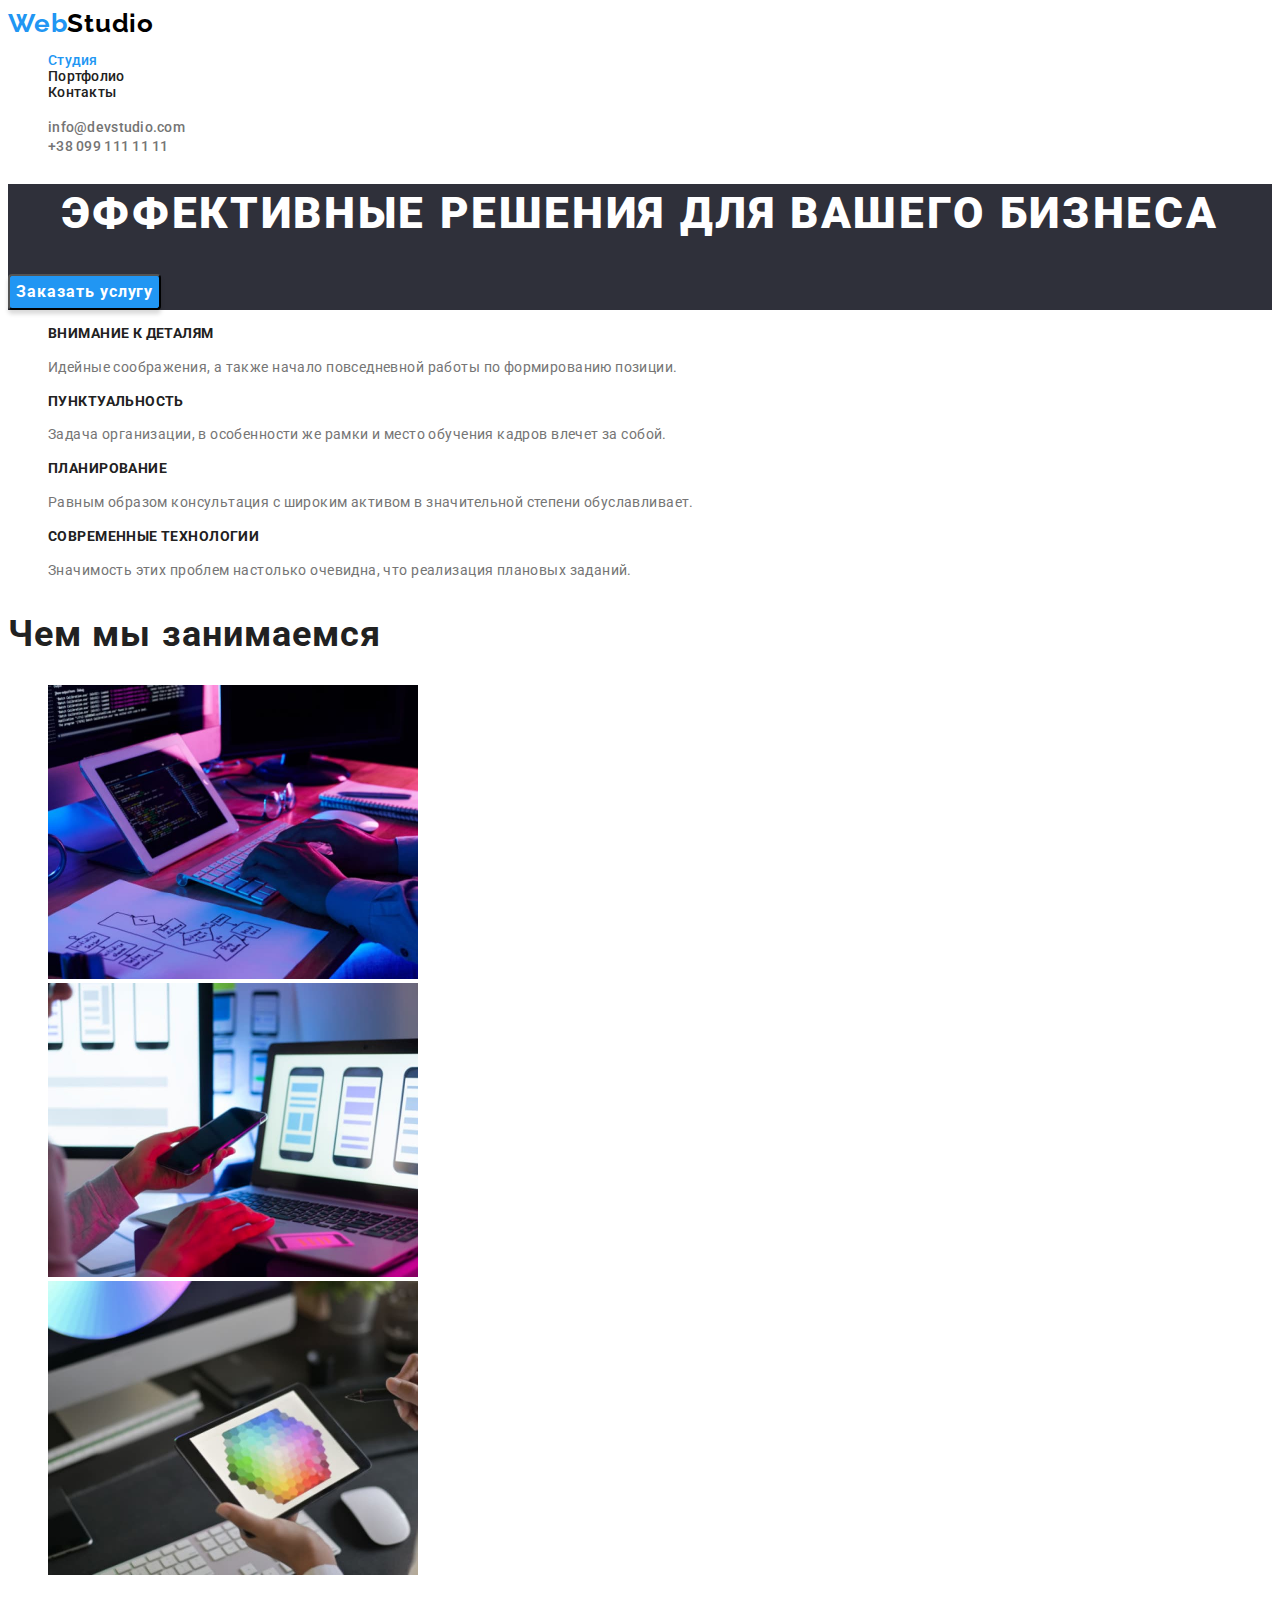
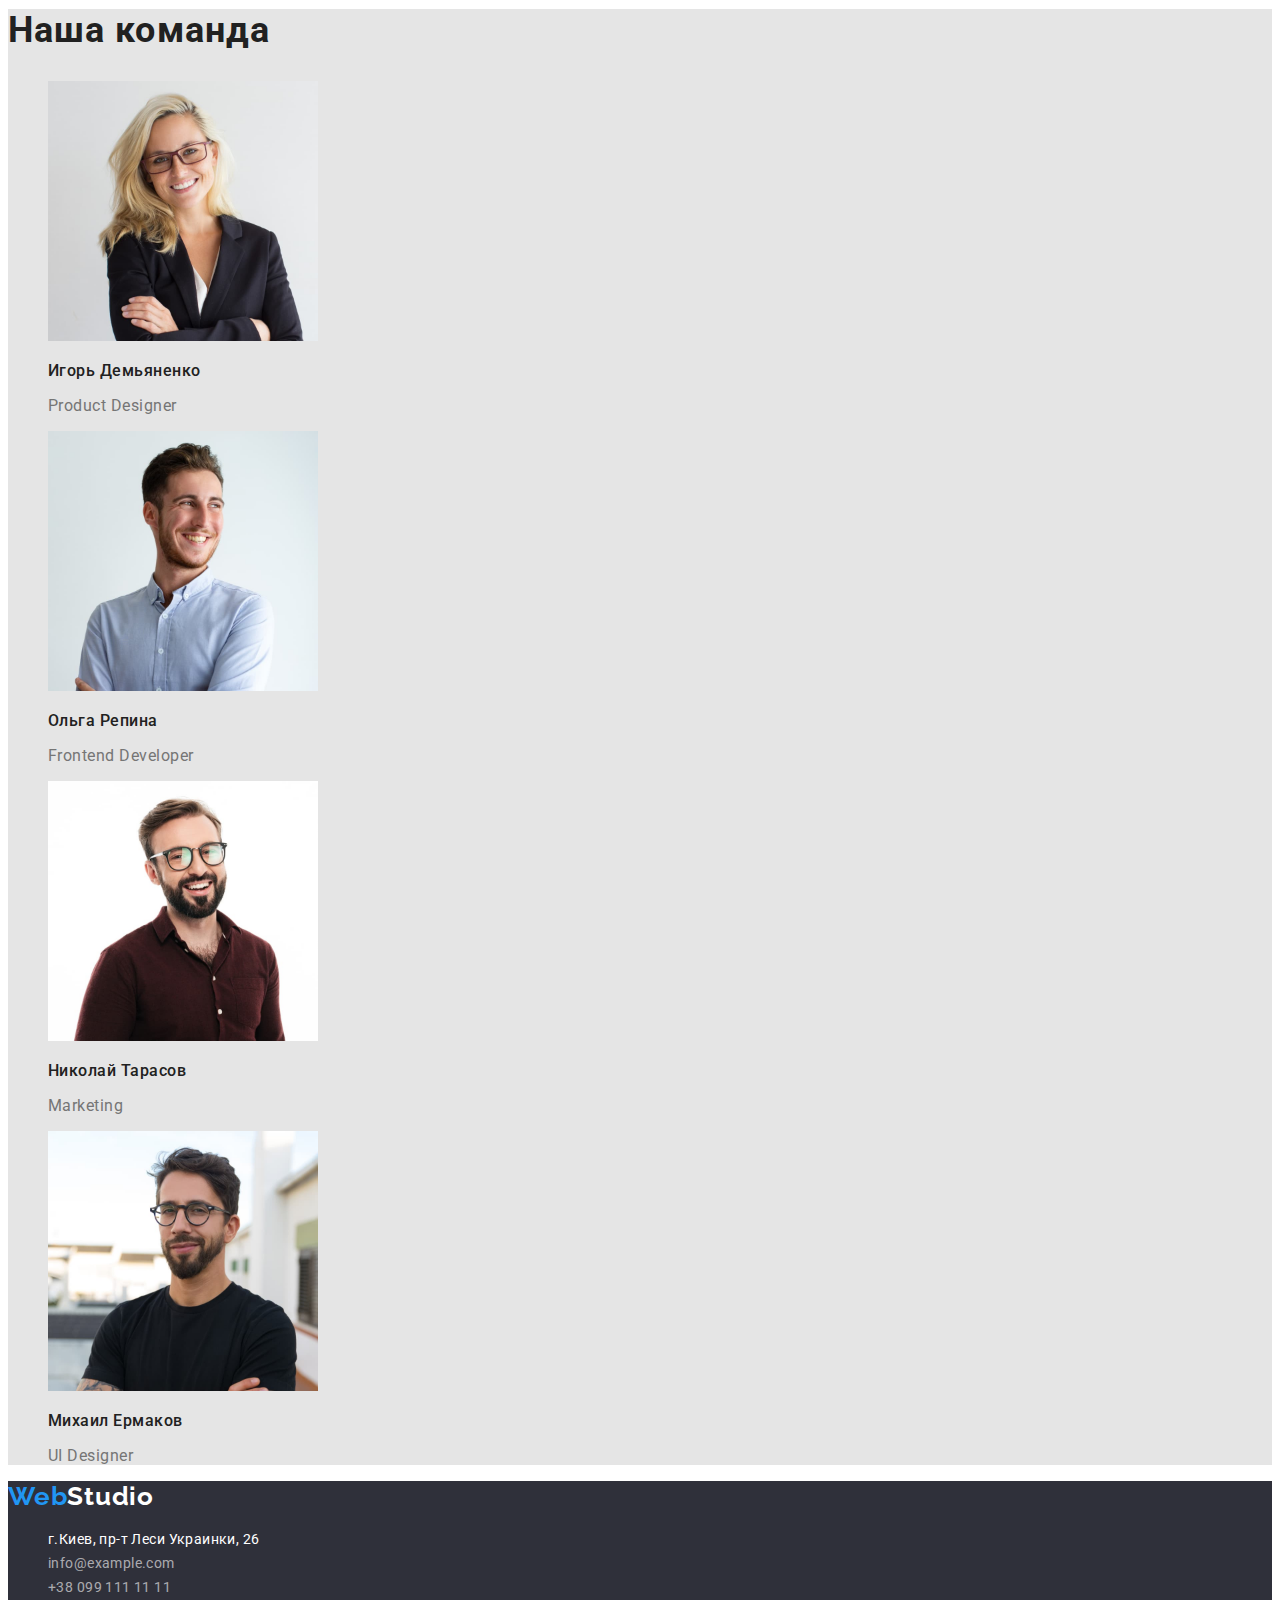
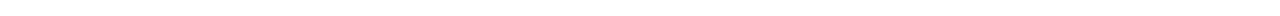
==== index.html @ f0485152 "Logo color fixed" ====
<!DOCTYPE html>
<html lang="ru">

<head>
  <meta charset="UTF-8" />
  <meta http-equiv="X-UA-Compatible" content="IE=edge" />
  <meta name="viewport" content="width=device-width, initial-scale=1.0" />
  <link rel="preconnect" href="https://fonts.googleapis.com">
  <link rel="preconnect" href="https://fonts.gstatic.com" crossorigin>
  <link href="https://fonts.googleapis.com/css2?family=Raleway:wght@700&family=Roboto:wght@400;500;700;900&display=swap"
    rel="stylesheet">
  <link rel="stylesheet" href="./css/styles.css">
  <title>WebStudio</title>
</head>

<body>
  <!-- Header -->
  <header class="header">
    <a href="./index.html" class="header-logo link"><span>Web</span>Studio</a>
    <!-- Navigation -->
    <nav class="header-nav">
      <ul class="nav list">
        <li><a href="./index.html" class="nav-link link current">Студия</a></li>
        <li><a href="./portfolio.html" class="nav-link link">Портфолио</a></li>
        <li><a href="./contacts.html" class="nav-link link">Контакты</a></li>
      </ul>
    </nav>
    <ul class="header-contact list">
      <li><a href="mailto:info@devstudio.com" class="header-email link">info@devstudio.com</a></li>
      <li><a href="tel:+380991111111" class="header-tel link">+38 099 111 11 11</a></li>
    </ul>
  </header>
  <!-- Main -->
  <main class="index-main">
    <section class="index-main-section">
      <h1 class="main-title">эффективные решения для вашего бизнеса</h1>
      <button type="button" class="order-button">Заказать услугу</button>
    </section>
    <!-- Company features -->
    <section class="features">
      <ul class="features-list list">
        <li class="feature1">
          <h3 class="feature-name">Внимание к деталям</h3>
          <p class="feature-text">
            Идейные соображения, а также начало повседневной работы по формированию позиции.
          </p>
        </li>
        <li class="feature2">
          <h3 class="feature-name">Пунктуальность</h3>
          <p class="feature-text">
            Задача организации, в особенности же рамки и место обучения кадров влечет за собой.
          </p>
        </li>
        <li class="feature3">
          <h3 class="feature-name">Планирование</h3>
          <p class="feature-text">
            Равным образом консультация с широким активом в значительной степени обуславливает.
          </p>
        </li>
        <li class="feature4">
          <h3 class="feature-name">Современные технологии</h3>
          <p class="feature-text">
            Значимость этих проблем настолько очевидна, что реализация плановых заданий.
          </p>
        </li>
      </ul>
    </section>
    <!-- What we do? -->
    <section class="work-section">
      <h2 class="work-title">Чем мы занимаемся</h2>
      <ul class="work-list list">
        <li><img src="images/image1.jpg" alt="image1" width="370" /></li>
        <li><img src="images/image2.jpg" alt="image2" width="370" /></li>
        <li><img src="images/image3.jpg" alt="image3" width="370" /></li>
      </ul>
    </section>
    <!-- Our team -->
    <section class="staff-section">
      <h2 class="staff-title">Наша команда</h2>
      <ul class="staff-list list">
        <li>
          <img src="images/staff/frontend.jpg" alt="Игорь Демьяненко" width="270" />
          <h3 class="staff-name">Игорь Демьяненко</h3>
          <p class="staff-position">Product Designer</p>
        </li>
        <li>
          <img src="images/staff/marketing.jpg" alt="Ольга Репина" width="270" />
          <h3 class="staff-name">Ольга Репина</h3>
          <p class="staff-position">Frontend Developer</p>
        </li>
        <li>
          <img src="images/staff/product_designer.jpg" alt="Николай Тарасов" width="270" />
          <h3 class="staff-name">Николай Тарасов</h3>
          <p class="staff-position">Marketing</p>
        </li>
        <li>
          <img src="images/staff/UIdesigner.jpg" alt="Михаил Ермаков" width="270" />
          <h3 class="staff-name">Михаил Ермаков</h3>
          <p class="staff-position">UI Designer</p>
        </li>
      </ul>
    </section>
  </main>
  <!-- Footer -->
  <footer class="footer">
    <a href="./index.html" class="footer-logo link"><span>Web</span>Studio</a>
    <address class="address">
      <ul class="footer-contact-list list">
        <li><a
            href="https://www.google.com/maps/place/%D0%B1%D1%83%D0%BB.+%D0%9B%D0%B5%D1%81%D0%B8+%D0%A3%D0%BA%D1%80%D0%B0%D0%B8%D0%BD%D0%BA%D0%B8,+26,+%D0%9A%D0%B8%D0%B5%D0%B2,+02000/@50.4265807,30.5361971,17z/data=!3m1!4b1!4m5!3m4!1s0x40d4cf0e033ecbe9:0x57a4dffefec77da0!8m2!3d50.4265807!4d30.5383858 "
            class="contact-address link">г.Киев, пр-т Леси Украинки, 26</a></li>
        <li><a href="mailto:info@example.com" class="footer-email">info@example.com</a></li>
        <li><a href="tel:+380991111111" class="footer-tel">+38 099 111 11 11</a></li>
      </ul>
    </address>
  </footer>
</body>

</html>
---- css/styles.css ----
:root {
    --main-background-color:#FFFFFF;
    --default-text-color:#212121;
    --action-color:#2196F3;
    --small-text-color:#757575;
    --standard-letter-spacing:0.03em;
    --short-letter-spacing:0.02em;
    --wide-letter-spacing:0.06em;
}
body {
    font-family: 'Roboto', sans-serif;
    background: var(--main-background-color);
    color: var(--default-text-color);
}

/* Удаление маркеров списка */
.list {
list-style: none;
}
/* Сброс стилей линков */
.link {
text-decoration: none;
}
.visually-hidden {
  position: absolute;
  white-space: nowrap;
  width: 1px;
  height: 1px;
  overflow: hidden;
  border: 0;
  padding: 0;
  clip: rect(0 0 0 0);
  clip-path: inset(50%);
  margin: -1px;
}
/* Стили логотипа */
.header-logo, .footer-logo{
font-family: 'Raleway';
font-weight: 700;
font-size: 26px;
line-height: 1.19;
letter-spacing: var(--standard-letter-spacing);
}
.header-logo {
color: #000000;
}
.footer-logo {
   color: #FFFFFF;
}
.header-logo span, .footer-logo span {
   color: var(--action-color); 
}
/* Стили header */
/* .header {
} */
/* .header-nav {
} */
.nav, .nav-link{
font-weight: 500;
font-size: 14px;
line-height: 1.14;
letter-spacing: var(--short-letter-spacing);    
}
/* .nav {
} */
.nav-link {
color: var(--default-text-color);
}
.current {
color: var(--action-color);
}
.nav-link:hover, .nav-link:focus{
color: var(--action-color);
cursor: pointer;
}
/* .header-contact {
} */
.header-email, .header-tel{
font-weight: 500;
font-size: 14px;
line-height: 1.14;
letter-spacing: var(--short-letter-spacing);
color: var(--small-text-color); 
}
.header-email:hover, .header-email:focus {
color: var(--action-color);
cursor: pointer;
}
.header-tel:hover, .header-tel:focus{
color: var(--action-color);
cursor: pointer;
}
/*Стили Footer */
.footer {
background: #2F303A;
}
/* .address {
} */
.contact-address, .footer-email, .footer-tel{
font-style: normal;
font-size: 14px;
line-height: 1.71;
letter-spacing: var(--standard-letter-spacing);
}
.contact-address {
color: var(--main-background-color);
}
.contact-address:hover, .contact-address:focus{
color: var(--action-color);
}
/* .footer-contact-list {
} */
.footer-email, .footer-tel{
text-decoration: none;
color: rgba(255, 255, 255, 0.6);
}
.footer-email:hover, .footer-email:focus {
color: var(--action-color);
}
.footer-tel:hover, .footer-tel:focus {
color: var(--action-color);
}
/* Стили портфолио */
/* .portfolio-main {
}
.portfolio-main-section {
}
.sort-buttons-list {
} */
.sort-btn {
font-family: inherit;
font-weight: 500;
font-size: 16px;
line-height: 1.62;
text-align: center;
letter-spacing: var(--standard-letter-spacing);
background: #F5F4FA;
border-radius: 4px;
border: 0;
}
.sort-btn:hover, .sort-btn:focus{
background: var(--action-color);
box-shadow: 0px 3px 1px rgba(0, 0, 0, 0.1), 0px 1px 2px rgba(0, 0, 0, 0.08), 0px 2px 2px rgba(0, 0, 0, 0.12);
border-radius: 4px;
cursor: pointer;
}
.project-list {
}
.project-card {
background: var(--main-background-color);
border: 1px solid #EEEEEE;
}
.project-name {
font-weight: 700;
font-size: 18px;
line-height: 2;
letter-spacing: var(--wide-letter-spacing);
}
.project-type {
font-size: 16px;
line-height: 188%;
letter-spacing: var(--standard-letter-spacing);
color: var(--small-text-color);
}


/* Стили main index.html */
.index-main {
}
.index-main-section {
background: #2F303A;
}
.main-title, .order-button{
text-align: center; 
letter-spacing: var(--wide-letter-spacing); 
color: var(--main-background-color);
}
.main-title {
font-weight: 900;
font-size: 44px;
line-height: 1.36;
text-transform: uppercase;
}
.order-button {
font-family: inherit;
font-weight: 700;
font-size: 16px;
line-height: 1.88;
background: var(--action-color);
box-shadow: 0px 4px 4px rgba(0, 0, 0, 0.15);
border-radius: 4px;
}
.order-button:hover{
    cursor: pointer;
}
/* .features {
}
.features-list {
}
.feature1 {
} */
.feature-name, .feature-text{
font-size: 14px;
letter-spacing: var(--standard-letter-spacing);   
}
.feature-name {
font-weight: 700;
line-height: 1.14;
text-transform: uppercase;
}
.feature-text {
line-height: 1.71;
color: var(--small-text-color);
}
/* .feature2 {
}
.feature3 {
}
.feature4 {
}
.work-section {
} */
.work-title {
font-weight: 700;
font-size: 36px;
line-height: 1.17;
letter-spacing: var(--standard-letter-spacing);
}
.work-list {
}
.staff-section {
background: #E5E5E5;
}
.staff-title {
font-weight: 700;
font-size: 36px;
line-height: 1.17;
letter-spacing: var(--standard-letter-spacing);
}
/* .staff-list {
} */
.staff-name, .staff-position{
font-size: 16px;
line-height: 1.19;
letter-spacing: var(--standard-letter-spacing);
}
.staff-name {
font-weight: 500;
}
.staff-position {
color: var(--small-text-color);
}
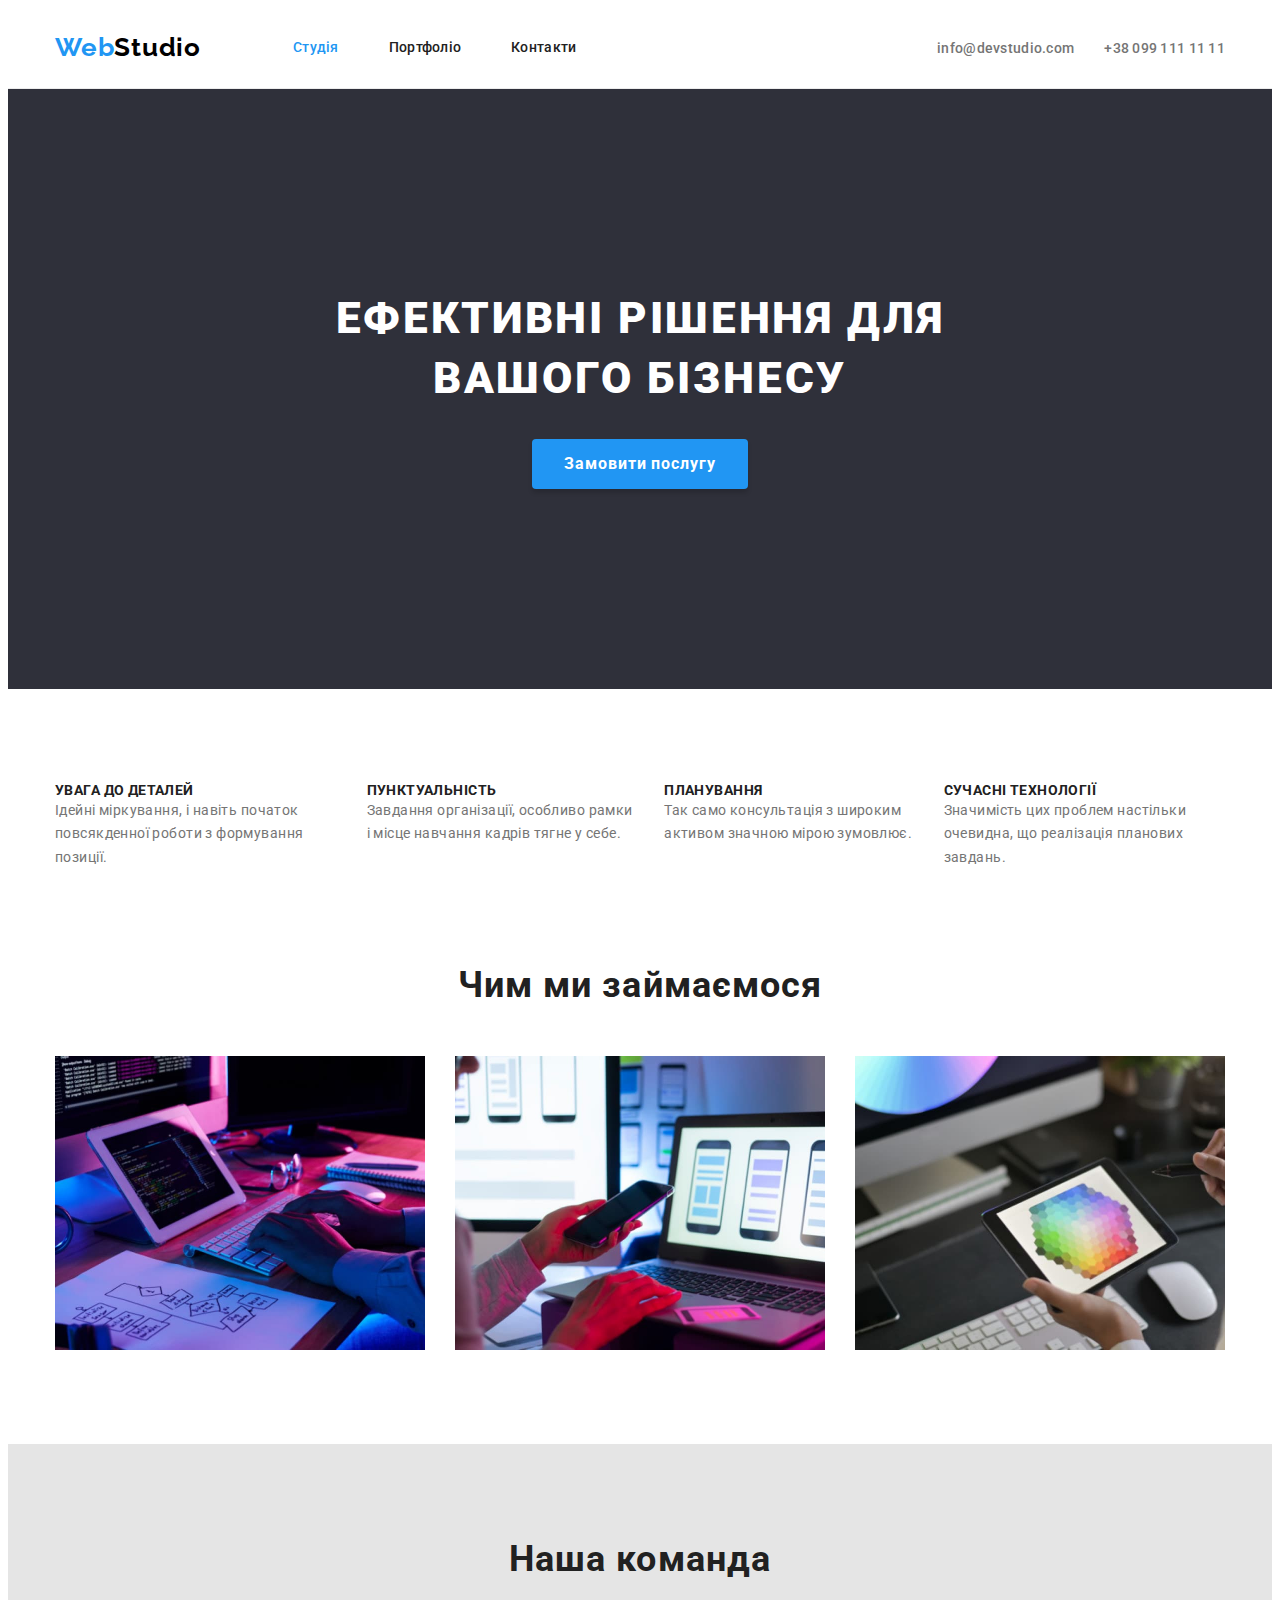
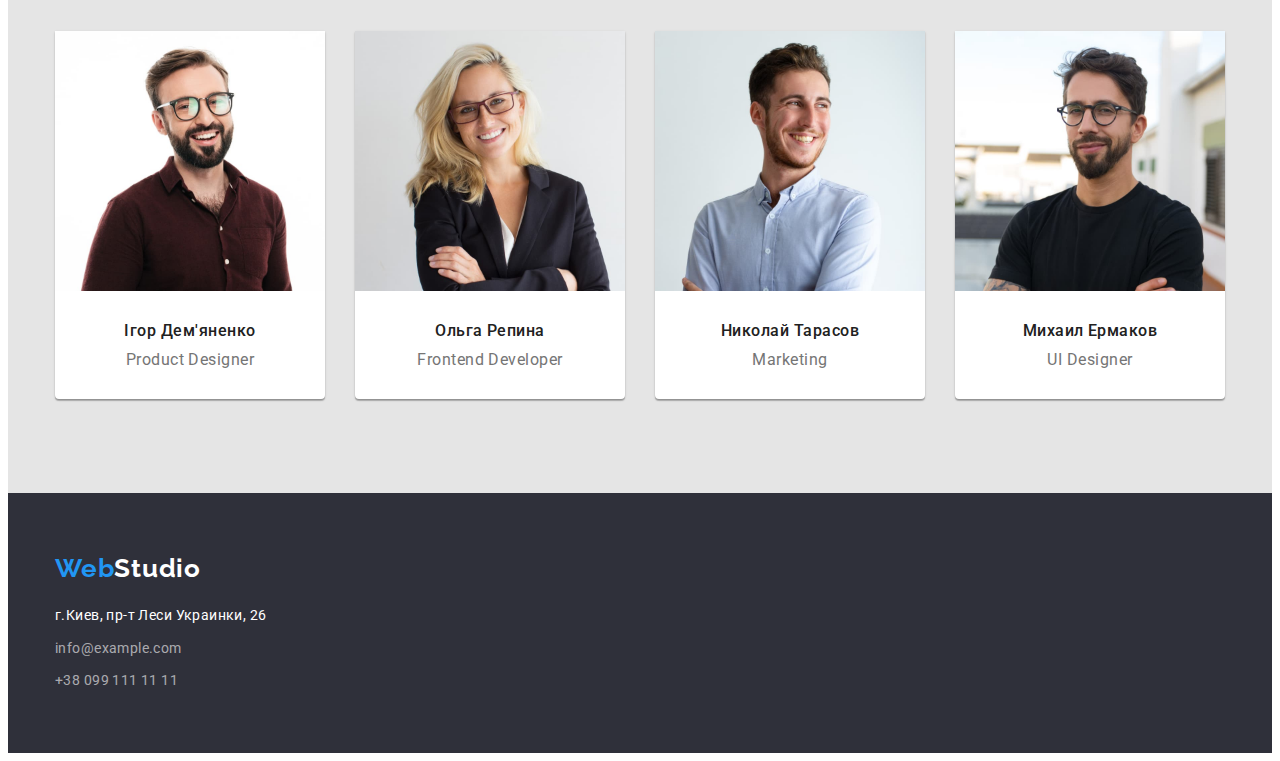
==== commit efc67fd4: "Updated" ====
--- a/index.html
+++ b/index.html
@@ -9,6 +9,9 @@
   <link rel="preconnect" href="https://fonts.gstatic.com" crossorigin>
   <link href="https://fonts.googleapis.com/css2?family=Raleway:wght@700&family=Roboto:wght@400;500;700;900&display=swap"
     rel="stylesheet">
+  <link rel=“stylesheet” href=“https://cdnjs.cloudflare.com/ajax/libs/modern-normalize/1.1.0/modern-normalize.min.css”
+    integrity=“sha512-wpPYUAdjBVSE4KJnH1VR1HeZfpl1ub8YT/NKx4PuQ5NmX2tKuGu6U/JRp5y+Y8XG2tV+wKQpNHVUX03MfMFn9Q==”
+    crossorigin=“anonymous” referrerpolicy=“no-referrer” />
   <link rel="stylesheet" href="./css/styles.css">
   <title>WebStudio</title>
 </head>
@@ -16,103 +19,115 @@
 <body>
   <!-- Header -->
   <header class="header">
-    <a href="./index.html" class="header-logo link"><span>Web</span>Studio</a>
-    <!-- Navigation -->
-    <nav class="header-nav">
-      <ul class="nav list">
-        <li><a href="./index.html" class="nav-link link current">Студия</a></li>
-        <li><a href="./portfolio.html" class="nav-link link">Портфолио</a></li>
-        <li><a href="./contacts.html" class="nav-link link">Контакты</a></li>
+    <div class="header-container container">
+      <a href="./index.html" class="header-logo link"><span>Web</span>Studio</a>
+      <!-- Navigation -->
+      <nav class="header-nav">
+        <ul class="nav list">
+          <li><a href="./index.html" class="nav-link link current">Студія</a></li>
+          <li><a href="./portfolio.html" class="nav-link link">Портфоліо</a></li>
+          <li><a href="./contacts.html" class="nav-link link">Контакти</a></li>
+        </ul>
+      </nav>
+      <ul class="header-contact list">
+        <li><a href="mailto:info@devstudio.com" class="header-email link">info@devstudio.com</a></li>
+        <li><a href="tel:+380991111111" class="header-tel link">+38 099 111 11 11</a></li>
       </ul>
-    </nav>
-    <ul class="header-contact list">
-      <li><a href="mailto:info@devstudio.com" class="header-email link">info@devstudio.com</a></li>
-      <li><a href="tel:+380991111111" class="header-tel link">+38 099 111 11 11</a></li>
-    </ul>
+    </div>
   </header>
   <!-- Main -->
   <main class="index-main">
     <section class="index-main-section">
-      <h1 class="main-title">эффективные решения для вашего бизнеса</h1>
-      <button type="button" class="order-button">Заказать услугу</button>
+      <div class="index-main-container container">
+        <h1 class="main-title">ефективні рішення для вашого бізнесу</h1>
+        <button type="button" class="order-button">Замовити послугу</button>
+      </div>
     </section>
     <!-- Company features -->
-    <section class="features">
-      <ul class="features-list list">
-        <li class="feature1">
-          <h3 class="feature-name">Внимание к деталям</h3>
-          <p class="feature-text">
-            Идейные соображения, а также начало повседневной работы по формированию позиции.
-          </p>
-        </li>
-        <li class="feature2">
-          <h3 class="feature-name">Пунктуальность</h3>
-          <p class="feature-text">
-            Задача организации, в особенности же рамки и место обучения кадров влечет за собой.
-          </p>
-        </li>
-        <li class="feature3">
-          <h3 class="feature-name">Планирование</h3>
-          <p class="feature-text">
-            Равным образом консультация с широким активом в значительной степени обуславливает.
-          </p>
-        </li>
-        <li class="feature4">
-          <h3 class="feature-name">Современные технологии</h3>
-          <p class="feature-text">
-            Значимость этих проблем настолько очевидна, что реализация плановых заданий.
-          </p>
-        </li>
-      </ul>
+    <section class="features section">
+      <div class="features-container container">
+        <ul class="features-list list">
+          <li class="feature-item">
+            <h3 class="feature-name">увага до деталей</h3>
+            <p class="feature-text">
+              Ідейні міркування, і навіть початок повсякденної роботи з формування позиції.
+            </p>
+          </li>
+          <li class="feature-item">
+            <h3 class="feature-name">пунктуальність</h3>
+            <p class="feature-text">
+              Завдання організації, особливо рамки і місце навчання кадрів тягне у себе.
+            </p>
+          </li>
+          <li class="feature-item">
+            <h3 class="feature-name">планування</h3>
+            <p class="feature-text">
+              Так само консультація з широким активом значною мірою зумовлює.
+            </p>
+          </li>
+          <li class="feature-item">
+            <h3 class="feature-name">сучасні технології</h3>
+            <p class="feature-text">
+              Значимість цих проблем настільки очевидна, що реалізація планових завдань.
+            </p>
+          </li>
+        </ul>
+      </div>
     </section>
     <!-- What we do? -->
-    <section class="work-section">
-      <h2 class="work-title">Чем мы занимаемся</h2>
-      <ul class="work-list list">
-        <li><img src="images/image1.jpg" alt="image1" width="370" /></li>
-        <li><img src="images/image2.jpg" alt="image2" width="370" /></li>
-        <li><img src="images/image3.jpg" alt="image3" width="370" /></li>
-      </ul>
+    <section class="work-section section">
+      <div class="work-container container">
+        <h2 class="work-title">Чим ми займаємося</h2>
+        <ul class="work-list list">
+          <li class="work-item"><img src="images/image1.jpg" alt="image1" /></li>
+          <li class="work-item"><img src="images/image2.jpg" alt="image2" /></li>
+          <li class="work-item"><img src="images/image3.jpg" alt="image3" /></li>
+        </ul>
+      </div>
     </section>
     <!-- Our team -->
-    <section class="staff-section">
-      <h2 class="staff-title">Наша команда</h2>
-      <ul class="staff-list list">
-        <li>
-          <img src="images/staff/frontend.jpg" alt="Игорь Демьяненко" width="270" />
-          <h3 class="staff-name">Игорь Демьяненко</h3>
-          <p class="staff-position">Product Designer</p>
-        </li>
-        <li>
-          <img src="images/staff/marketing.jpg" alt="Ольга Репина" width="270" />
-          <h3 class="staff-name">Ольга Репина</h3>
-          <p class="staff-position">Frontend Developer</p>
-        </li>
-        <li>
-          <img src="images/staff/product_designer.jpg" alt="Николай Тарасов" width="270" />
-          <h3 class="staff-name">Николай Тарасов</h3>
-          <p class="staff-position">Marketing</p>
-        </li>
-        <li>
-          <img src="images/staff/UIdesigner.jpg" alt="Михаил Ермаков" width="270" />
-          <h3 class="staff-name">Михаил Ермаков</h3>
-          <p class="staff-position">UI Designer</p>
-        </li>
-      </ul>
+    <section class="staff-section section">
+      <div class="staff-container container">
+        <h2 class="staff-title">Наша команда</h2>
+        <ul class="staff-list list">
+          <li class="staff-item">
+            <img src="images/staff/product_designer.jpg" alt="Ігор Дем'яненко" />
+            <h3 class="staff-name">Ігор Дем'яненко</h3>
+            <p class="staff-position">Product Designer</p>
+          </li>
+          <li class="staff-item">
+            <img src="images/staff/frontend.jpg" alt="Ольга Рєпіна" />
+            <h3 class="staff-name">Ольга Репина</h3>
+            <p class="staff-position">Frontend Developer</p>
+          </li>
+          <li class="staff-item">
+            <img src="images/staff/marketing.jpg" alt="Микола Тарасов" />
+            <h3 class="staff-name">Николай Тарасов</h3>
+            <p class="staff-position">Marketing</p>
+          </li>
+          <li class="staff-item">
+            <img src="images/staff/UIdesigner.jpg" alt="Михайло Єрмаков" />
+            <h3 class="staff-name">Михаил Ермаков</h3>
+            <p class="staff-position">UI Designer</p>
+          </li>
+        </ul>
+      </div>
     </section>
   </main>
   <!-- Footer -->
   <footer class="footer">
-    <a href="./index.html" class="footer-logo link"><span>Web</span>Studio</a>
-    <address class="address">
-      <ul class="footer-contact-list list">
-        <li><a
-            href="https://www.google.com/maps/place/%D0%B1%D1%83%D0%BB.+%D0%9B%D0%B5%D1%81%D0%B8+%D0%A3%D0%BA%D1%80%D0%B0%D0%B8%D0%BD%D0%BA%D0%B8,+26,+%D0%9A%D0%B8%D0%B5%D0%B2,+02000/@50.4265807,30.5361971,17z/data=!3m1!4b1!4m5!3m4!1s0x40d4cf0e033ecbe9:0x57a4dffefec77da0!8m2!3d50.4265807!4d30.5383858 "
-            class="contact-address link">г.Киев, пр-т Леси Украинки, 26</a></li>
-        <li><a href="mailto:info@example.com" class="footer-email">info@example.com</a></li>
-        <li><a href="tel:+380991111111" class="footer-tel">+38 099 111 11 11</a></li>
-      </ul>
-    </address>
+    <div class="footer-container container">
+      <a href="./index.html" class="footer-logo link"><span>Web</span>Studio</a>
+      <address class="address">
+        <ul class="footer-contact-list list">
+          <li><a
+              href="https://www.google.com/maps/place/%D0%B1%D1%83%D0%BB.+%D0%9B%D0%B5%D1%81%D0%B8+%D0%A3%D0%BA%D1%80%D0%B0%D0%B8%D0%BD%D0%BA%D0%B8,+26,+%D0%9A%D0%B8%D0%B5%D0%B2,+02000/@50.4265807,30.5361971,17z/data=!3m1!4b1!4m5!3m4!1s0x40d4cf0e033ecbe9:0x57a4dffefec77da0!8m2!3d50.4265807!4d30.5383858 "
+              class="contact-address link">г.Киев, пр-т Леси Украинки, 26</a></li>
+          <li><a href="mailto:info@example.com" class="footer-email">info@example.com</a></li>
+          <li><a href="tel:+380991111111" class="footer-tel">+38 099 111 11 11</a></li>
+        </ul>
+      </address>
+    </div>
   </footer>
 </body>
 
--- a/css/styles.css
+++ b/css/styles.css
@@ -1,3 +1,26 @@
+html {
+    box-sizing: border-box;
+}
+/* Указываем box sizing */
+*,
+*::before,
+*::after {
+  box-sizing: inherit;
+}
+/* Убираем внешние отступы */
+h1,
+h2,
+h3,
+h4,
+p,
+ul{
+  margin: 0;
+  padding: 0;
+} 
+img {
+    display: block;
+    max-width: 100%;
+}
 :root {
     --main-background-color:#FFFFFF;
     --default-text-color:#212121;
@@ -33,6 +56,16 @@
   clip-path: inset(50%);
   margin: -1px;
 }
+.container {
+width: 1200px;
+padding: 0 15px;
+margin: 0 auto;
+}
+.section{
+    display: flex;
+    justify-content: center;
+    padding: 94px 0;
+}
 /* Стили логотипа */
 .header-logo, .footer-logo{
 font-family: 'Raleway';
@@ -42,30 +75,44 @@
 letter-spacing: var(--standard-letter-spacing);
 }
 .header-logo {
+display: inherit;
 color: #000000;
+width: 145px;
+padding: 24px 0 25px;
+margin-right: 93px;
 }
 .footer-logo {
-   color: #FFFFFF;
-}
+display: block;
+color: #FFFFFF;
+margin-bottom: 20px;
+}
+
 .header-logo span, .footer-logo span {
    color: var(--action-color); 
 }
 /* Стили header */
-/* .header {
-} */
-/* .header-nav {
-} */
+.header {
+border-bottom: 1px solid #ECECEC;
+}
+.header-container{
+display: flex;
+align-items: center;
+}
 .nav, .nav-link{
 font-weight: 500;
 font-size: 14px;
 line-height: 1.14;
 letter-spacing: var(--short-letter-spacing);    
 }
-/* .nav {
-} */
+.nav {
+display: flex;
+column-gap: 50px; 
+}
+
 .nav-link {
 color: var(--default-text-color);
 }
+
 .current {
 color: var(--action-color);
 }
@@ -73,8 +120,11 @@
 color: var(--action-color);
 cursor: pointer;
 }
-/* .header-contact {
-} */
+.header-contact {
+display: inherit;
+margin-left: auto;
+gap: 30px;
+}
 .header-email, .header-tel{
 font-weight: 500;
 font-size: 14px;
@@ -94,6 +144,10 @@
 .footer {
 background: #2F303A;
 }
+.footer-container {
+    padding-top: 60px;
+    padding-bottom: 60px;
+}
 /* .address {
 } */
 .contact-address, .footer-email, .footer-tel{
@@ -102,14 +156,16 @@
 line-height: 1.71;
 letter-spacing: var(--standard-letter-spacing);
 }
+.contact-address, .footer-email {
+    display: inherit;
+    margin-bottom: 9px;
+}
 .contact-address {
 color: var(--main-background-color);
 }
 .contact-address:hover, .contact-address:focus{
 color: var(--action-color);
 }
-/* .footer-contact-list {
-} */
 .footer-email, .footer-tel{
 text-decoration: none;
 color: rgba(255, 255, 255, 0.6);
@@ -124,9 +180,13 @@
 /* .portfolio-main {
 }
 .portfolio-main-section {
-}
+}*/
 .sort-buttons-list {
-} */
+display: flex;
+column-gap: 8px;
+justify-content: center;
+margin-bottom:50px;
+} 
 .sort-btn {
 font-family: inherit;
 font-weight: 500;
@@ -144,17 +204,29 @@
 border-radius: 4px;
 cursor: pointer;
 }
+.projects-container{
+
+}
 .project-list {
+display: flex;
+flex-wrap: wrap;
+gap: 30px;
 }
 .project-card {
 background: var(--main-background-color);
 border: 1px solid #EEEEEE;
+flex-basis: calc((100% - 60px)/3);
+}
+.project-description{
+text-align: left;
+padding: 20px 24px;
 }
 .project-name {
 font-weight: 700;
 font-size: 18px;
 line-height: 2;
 letter-spacing: var(--wide-letter-spacing);
+margin-bottom: 4px;
 }
 .project-type {
 font-size: 16px;
@@ -171,15 +243,23 @@
 background: #2F303A;
 }
 .main-title, .order-button{
-text-align: center; 
 letter-spacing: var(--wide-letter-spacing); 
 color: var(--main-background-color);
+}
+.index-main-container{
+padding-top: 200px;
+padding-bottom: 200px;
+text-align: center;
 }
 .main-title {
 font-weight: 900;
 font-size: 44px;
 line-height: 1.36;
 text-transform: uppercase;
+max-width: 696px;
+margin-left: auto;
+margin-right: auto;
+margin-bottom: 30px;
 }
 .order-button {
 font-family: inherit;
@@ -189,16 +269,22 @@
 background: var(--action-color);
 box-shadow: 0px 4px 4px rgba(0, 0, 0, 0.15);
 border-radius: 4px;
+border-color: transparent;
+min-width: 216px;
+height: 50px;
+padding-left: auto;
+padding-right: auto;
 }
 .order-button:hover{
     cursor: pointer;
 }
-/* .features {
-}
-.features-list {
-}
-.feature1 {
-} */
+.features-list{
+    display: flex;
+    column-gap: 30px;  
+}
+.feature-item {
+    flex-basis: calc((100%-90/4));
+}
 .feature-name, .feature-text{
 font-size: 14px;
 letter-spacing: var(--standard-letter-spacing);   
@@ -212,33 +298,38 @@
 line-height: 1.71;
 color: var(--small-text-color);
 }
-/* .feature2 {
-}
-.feature3 {
-}
-.feature4 {
-}
 .work-section {
-} */
-.work-title {
+    padding-top: 0;
+}
+.work-container{
+    text-align: center;
+}
+.work-title, .staff-title {
 font-weight: 700;
 font-size: 36px;
 line-height: 1.17;
 letter-spacing: var(--standard-letter-spacing);
-}
-.work-list {
+margin-bottom: 50px;
+}
+.work-list, .staff-list {
+display: flex;
+column-gap: 30px;
+}
+.work-item{
+    flex-basis: calc((100%-60px)/3);
 }
 .staff-section {
 background: #E5E5E5;
 }
-.staff-title {
-font-weight: 700;
-font-size: 36px;
-line-height: 1.17;
-letter-spacing: var(--standard-letter-spacing);
-}
-/* .staff-list {
-} */
+.staff-container{
+text-align: center;
+}
+.staff-item{
+flex-basis: calc((100%-90px)/4);
+background: var(--main-background-color);
+box-shadow: 0px 1px 3px rgba(0, 0, 0, 0.12), 0px 1px 1px rgba(0, 0, 0, 0.14), 0px 2px 1px rgba(0, 0, 0, 0.2);
+border-radius: 0px 0px 4px 4px;
+}
 .staff-name, .staff-position{
 font-size: 16px;
 line-height: 1.19;
@@ -246,7 +337,10 @@
 }
 .staff-name {
 font-weight: 500;
+margin-top: 30px;
+margin-bottom: 10px;
 }
 .staff-position {
 color: var(--small-text-color);
+padding-bottom: 30px;
 }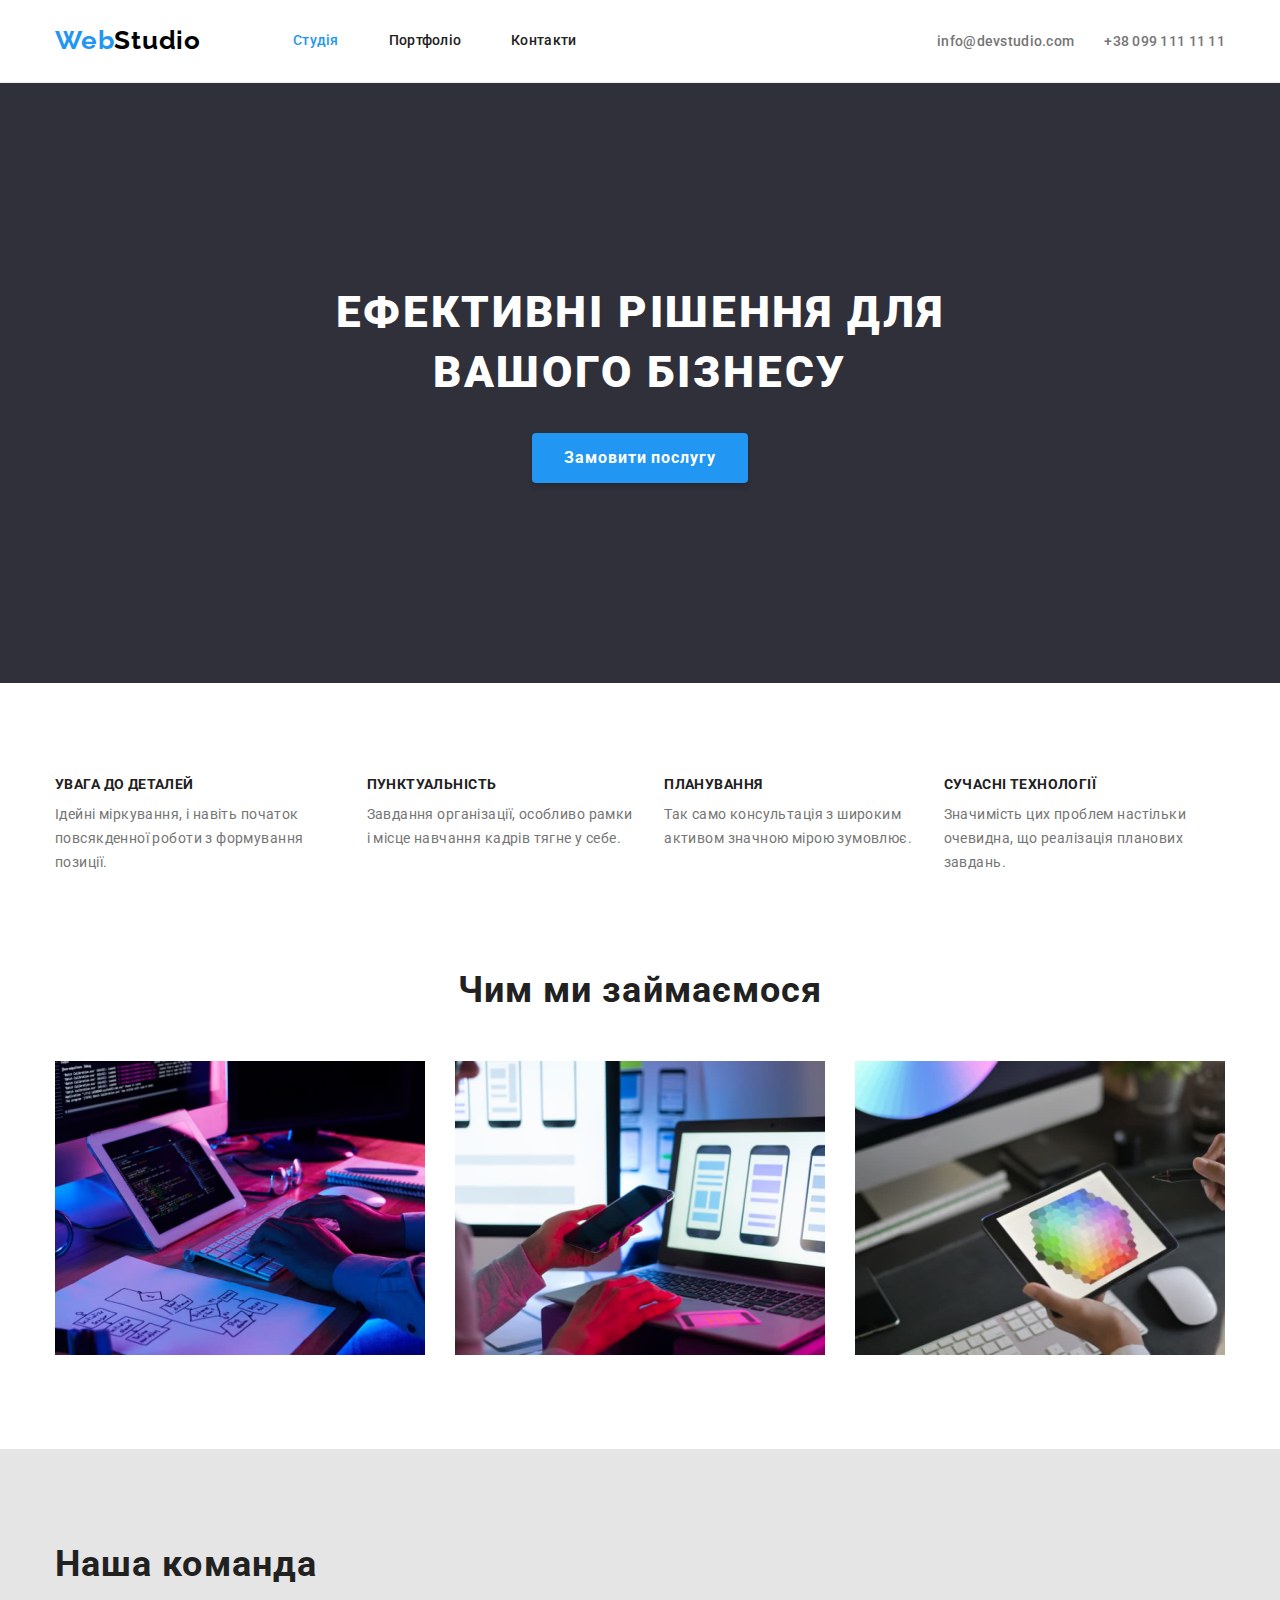
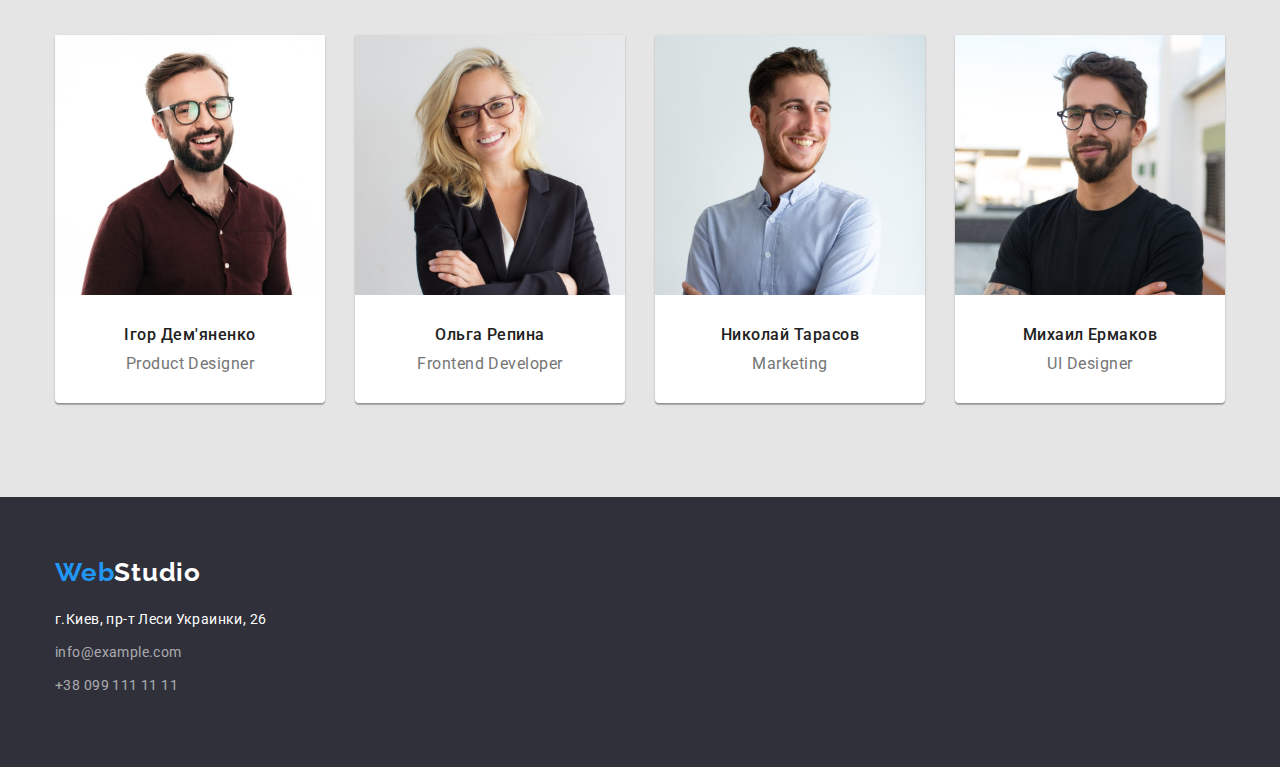
==== commit 2fa1d4c3: "Mentor review" ====
--- a/index.html
+++ b/index.html
@@ -9,9 +9,9 @@
   <link rel="preconnect" href="https://fonts.gstatic.com" crossorigin>
   <link href="https://fonts.googleapis.com/css2?family=Raleway:wght@700&family=Roboto:wght@400;500;700;900&display=swap"
     rel="stylesheet">
-  <link rel=“stylesheet” href=“https://cdnjs.cloudflare.com/ajax/libs/modern-normalize/1.1.0/modern-normalize.min.css”
-    integrity=“sha512-wpPYUAdjBVSE4KJnH1VR1HeZfpl1ub8YT/NKx4PuQ5NmX2tKuGu6U/JRp5y+Y8XG2tV+wKQpNHVUX03MfMFn9Q==”
-    crossorigin=“anonymous” referrerpolicy=“no-referrer” />
+  <link rel="stylesheet" href="https://cdnjs.cloudflare.com/ajax/libs/modern-normalize/1.1.0/modern-normalize.css"
+    integrity="sha512-Y0MM+V6ymRKN2zStTqzQ227DWhhp4Mzdo6gnlRnuaNCbc+YN/ZH0sBCLTM4M0oSy9c9VKiCvd4Jk44aCLrNS5Q=="
+    crossorigin="anonymous" referrerpolicy="no-referrer" />
   <link rel="stylesheet" href="./css/styles.css">
   <title>WebStudio</title>
 </head>
@@ -38,7 +38,7 @@
   <!-- Main -->
   <main class="index-main">
     <section class="index-main-section">
-      <div class="index-main-container container">
+      <div class="container">
         <h1 class="main-title">ефективні рішення для вашого бізнесу</h1>
         <button type="button" class="order-button">Замовити послугу</button>
       </div>
@@ -92,23 +92,31 @@
         <ul class="staff-list list">
           <li class="staff-item">
             <img src="images/staff/product_designer.jpg" alt="Ігор Дем'яненко" />
-            <h3 class="staff-name">Ігор Дем'яненко</h3>
-            <p class="staff-position">Product Designer</p>
+            <div class="staff-description">
+              <h3 class="staff-name">Ігор Дем'яненко</h3>
+              <p class="staff-position">Product Designer</p>
+            </div>
           </li>
           <li class="staff-item">
             <img src="images/staff/frontend.jpg" alt="Ольга Рєпіна" />
-            <h3 class="staff-name">Ольга Репина</h3>
-            <p class="staff-position">Frontend Developer</p>
+            <div class="staff-description">
+              <h3 class="staff-name">Ольга Репина</h3>
+              <p class="staff-position">Frontend Developer</p>
+            </div>
           </li>
           <li class="staff-item">
             <img src="images/staff/marketing.jpg" alt="Микола Тарасов" />
-            <h3 class="staff-name">Николай Тарасов</h3>
-            <p class="staff-position">Marketing</p>
+            <div class="staff-description">
+              <h3 class="staff-name">Николай Тарасов</h3>
+              <p class="staff-position">Marketing</p>
+            </div>
           </li>
           <li class="staff-item">
             <img src="images/staff/UIdesigner.jpg" alt="Михайло Єрмаков" />
-            <h3 class="staff-name">Михаил Ермаков</h3>
-            <p class="staff-position">UI Designer</p>
+            <div class="staff-description">
+              <h3 class="staff-name">Михаил Ермаков</h3>
+              <p class="staff-position">UI Designer</p>
+            </div>
           </li>
         </ul>
       </div>
@@ -116,15 +124,16 @@
   </main>
   <!-- Footer -->
   <footer class="footer">
-    <div class="footer-container container">
+    <div class="container">
       <a href="./index.html" class="footer-logo link"><span>Web</span>Studio</a>
       <address class="address">
         <ul class="footer-contact-list list">
-          <li><a
+          <li class="footer-contact-item"><a
               href="https://www.google.com/maps/place/%D0%B1%D1%83%D0%BB.+%D0%9B%D0%B5%D1%81%D0%B8+%D0%A3%D0%BA%D1%80%D0%B0%D0%B8%D0%BD%D0%BA%D0%B8,+26,+%D0%9A%D0%B8%D0%B5%D0%B2,+02000/@50.4265807,30.5361971,17z/data=!3m1!4b1!4m5!3m4!1s0x40d4cf0e033ecbe9:0x57a4dffefec77da0!8m2!3d50.4265807!4d30.5383858 "
               class="contact-address link">г.Киев, пр-т Леси Украинки, 26</a></li>
-          <li><a href="mailto:info@example.com" class="footer-email">info@example.com</a></li>
-          <li><a href="tel:+380991111111" class="footer-tel">+38 099 111 11 11</a></li>
+          <li class="footer-contact-item"><a href="mailto:info@example.com" class="footer-email">info@example.com</a>
+          </li>
+          <li class="footer-contact-item"><a href="tel:+380991111111" class="footer-tel">+38 099 111 11 11</a></li>
         </ul>
       </address>
     </div>
--- a/css/styles.css
+++ b/css/styles.css
@@ -1,11 +1,11 @@
 html {
-    box-sizing: border-box;
+	box-sizing: border-box;
 }
 /* Указываем box sizing */
 *,
 *::before,
 *::after {
-  box-sizing: inherit;
+	box-sizing: inherit;
 }
 /* Убираем внешние отступы */
 h1,
@@ -13,168 +13,182 @@
 h3,
 h4,
 p,
-ul{
-  margin: 0;
-  padding: 0;
-} 
+ul {
+	margin: 0;
+	padding: 0;
+}
 img {
-    display: block;
-    max-width: 100%;
+	display: block;
+	max-width: 100%;
 }
 :root {
-    --main-background-color:#FFFFFF;
-    --default-text-color:#212121;
-    --action-color:#2196F3;
-    --small-text-color:#757575;
-    --standard-letter-spacing:0.03em;
-    --short-letter-spacing:0.02em;
-    --wide-letter-spacing:0.06em;
+	--main-background-color: #ffffff;
+	--default-text-color: #212121;
+	--action-color: #2196f3;
+	--small-text-color: #757575;
+	--standard-letter-spacing: 0.03em;
+	--short-letter-spacing: 0.02em;
+	--wide-letter-spacing: 0.06em;
 }
 body {
-    font-family: 'Roboto', sans-serif;
-    background: var(--main-background-color);
-    color: var(--default-text-color);
+	font-family: "Roboto", sans-serif;
+	background: var(--main-background-color);
+	color: var(--default-text-color);
 }
 
 /* Удаление маркеров списка */
 .list {
-list-style: none;
+	list-style: none;
 }
 /* Сброс стилей линков */
 .link {
-text-decoration: none;
+	text-decoration: none;
 }
 .visually-hidden {
-  position: absolute;
-  white-space: nowrap;
-  width: 1px;
-  height: 1px;
-  overflow: hidden;
-  border: 0;
-  padding: 0;
-  clip: rect(0 0 0 0);
-  clip-path: inset(50%);
-  margin: -1px;
+	position: absolute;
+	white-space: nowrap;
+	width: 1px;
+	height: 1px;
+	overflow: hidden;
+	border: 0;
+	padding: 0;
+	clip: rect(0 0 0 0);
+	clip-path: inset(50%);
+	margin: -1px;
 }
 .container {
-width: 1200px;
-padding: 0 15px;
-margin: 0 auto;
-}
-.section{
-    display: flex;
-    justify-content: center;
-    padding: 94px 0;
+	width: 1200px;
+	padding: 0 15px;
+	margin: 0 auto;
+}
+.section {
+	display: flex;
+	justify-content: center;
+	padding: 94px 0;
 }
 /* Стили логотипа */
-.header-logo, .footer-logo{
-font-family: 'Raleway';
-font-weight: 700;
-font-size: 26px;
-line-height: 1.19;
-letter-spacing: var(--standard-letter-spacing);
+.header-logo,
+.footer-logo {
+	font-family: "Raleway";
+	font-weight: 700;
+	font-size: 26px;
+	line-height: 1.19;
+	letter-spacing: var(--standard-letter-spacing);
 }
 .header-logo {
-display: inherit;
-color: #000000;
-width: 145px;
-padding: 24px 0 25px;
-margin-right: 93px;
+	display: inherit;
+	color: #000000;
+	width: 145px;
+	padding: 24px 0 25px;
+	margin-right: 93px;
 }
 .footer-logo {
-display: block;
-color: #FFFFFF;
-margin-bottom: 20px;
-}
-
-.header-logo span, .footer-logo span {
-   color: var(--action-color); 
+	display: inline-block;
+	color: #ffffff;
+	margin-bottom: 20px;
+}
+
+.header-logo span,
+.footer-logo span {
+	color: var(--action-color);
 }
 /* Стили header */
 .header {
-border-bottom: 1px solid #ECECEC;
-}
-.header-container{
-display: flex;
-align-items: center;
-}
-.nav, .nav-link{
-font-weight: 500;
-font-size: 14px;
-line-height: 1.14;
-letter-spacing: var(--short-letter-spacing);    
+	border-bottom: 1px solid #ececec;
+}
+.header-container {
+	display: flex;
+	align-items: center;
+}
+.nav,
+.nav-link {
+	font-weight: 500;
+	font-size: 14px;
+	line-height: 1.14;
+	letter-spacing: var(--short-letter-spacing);
 }
 .nav {
-display: flex;
-column-gap: 50px; 
+	display: flex;
+	column-gap: 50px;
+	padding-top: 32px;
+	padding-bottom: 32px;
 }
 
 .nav-link {
-color: var(--default-text-color);
+	color: var(--default-text-color);
 }
 
 .current {
-color: var(--action-color);
-}
-.nav-link:hover, .nav-link:focus{
-color: var(--action-color);
-cursor: pointer;
+	color: var(--action-color);
+}
+.nav-link:hover,
+.nav-link:focus {
+	color: var(--action-color);
+	cursor: pointer;
 }
 .header-contact {
-display: inherit;
-margin-left: auto;
-gap: 30px;
-}
-.header-email, .header-tel{
-font-weight: 500;
-font-size: 14px;
-line-height: 1.14;
-letter-spacing: var(--short-letter-spacing);
-color: var(--small-text-color); 
-}
-.header-email:hover, .header-email:focus {
-color: var(--action-color);
-cursor: pointer;
-}
-.header-tel:hover, .header-tel:focus{
-color: var(--action-color);
-cursor: pointer;
+	display: inherit;
+	margin-left: auto;
+	gap: 30px;
+	padding-top: 32px;
+	padding-bottom: 32px;
+}
+.header-email,
+.header-tel {
+	font-weight: 500;
+	font-size: 14px;
+	line-height: 1.14;
+	letter-spacing: var(--short-letter-spacing);
+	color: var(--small-text-color);
+}
+.header-email:hover,
+.header-email:focus {
+	color: var(--action-color);
+	cursor: pointer;
+}
+.header-tel:hover,
+.header-tel:focus {
+	color: var(--action-color);
+	cursor: pointer;
 }
 /*Стили Footer */
 .footer {
-background: #2F303A;
-}
-.footer-container {
-    padding-top: 60px;
-    padding-bottom: 60px;
+	background: #2f303a;
+	padding-top: 60px;
+	padding-bottom: 60px;
 }
 /* .address {
 } */
-.contact-address, .footer-email, .footer-tel{
-font-style: normal;
-font-size: 14px;
-line-height: 1.71;
-letter-spacing: var(--standard-letter-spacing);
-}
-.contact-address, .footer-email {
-    display: inherit;
-    margin-bottom: 9px;
+.contact-address,
+.footer-email,
+.footer-tel {
+	font-style: normal;
+	font-size: 14px;
+	line-height: 1.71;
+	letter-spacing: var(--standard-letter-spacing);
+}
+.footer-contact-item {
+	margin-bottom: 9px;
 }
 .contact-address {
-color: var(--main-background-color);
-}
-.contact-address:hover, .contact-address:focus{
-color: var(--action-color);
-}
-.footer-email, .footer-tel{
-text-decoration: none;
-color: rgba(255, 255, 255, 0.6);
-}
-.footer-email:hover, .footer-email:focus {
-color: var(--action-color);
-}
-.footer-tel:hover, .footer-tel:focus {
-color: var(--action-color);
+	color: var(--main-background-color);
+}
+.contact-address:hover,
+.contact-address:focus {
+	color: var(--action-color);
+}
+.footer-email,
+.footer-tel {
+	text-decoration: none;
+	color: rgba(255, 255, 255, 0.6);
+}
+.footer-email:hover,
+.footer-email:focus {
+	color: var(--action-color);
+}
+.footer-tel:hover,
+.footer-tel:focus {
+	color: var(--action-color);
 }
 /* Стили портфолио */
 /* .portfolio-main {
@@ -182,165 +196,171 @@
 .portfolio-main-section {
 }*/
 .sort-buttons-list {
-display: flex;
-column-gap: 8px;
-justify-content: center;
-margin-bottom:50px;
-} 
+	display: flex;
+	column-gap: 8px;
+	justify-content: center;
+	margin-bottom: 50px;
+}
 .sort-btn {
-font-family: inherit;
-font-weight: 500;
-font-size: 16px;
-line-height: 1.62;
-text-align: center;
-letter-spacing: var(--standard-letter-spacing);
-background: #F5F4FA;
-border-radius: 4px;
-border: 0;
-}
-.sort-btn:hover, .sort-btn:focus{
-background: var(--action-color);
-box-shadow: 0px 3px 1px rgba(0, 0, 0, 0.1), 0px 1px 2px rgba(0, 0, 0, 0.08), 0px 2px 2px rgba(0, 0, 0, 0.12);
-border-radius: 4px;
-cursor: pointer;
-}
-.projects-container{
-
+	font-family: inherit;
+	font-weight: 500;
+	font-size: 16px;
+	line-height: 1.62;
+	text-align: center;
+	letter-spacing: var(--standard-letter-spacing);
+	background: #f5f4fa;
+	border-radius: 4px;
+	border: 0;
+	padding: 6px 22px;
+}
+.sort-btn:hover,
+.sort-btn:focus {
+	background: var(--action-color);
+	box-shadow: 0px 3px 1px rgba(0, 0, 0, 0.1), 0px 1px 2px rgba(0, 0, 0, 0.08), 0px 2px 2px rgba(0, 0, 0, 0.12);
+	border-radius: 4px;
+	cursor: pointer;
 }
 .project-list {
-display: flex;
-flex-wrap: wrap;
-gap: 30px;
+	display: flex;
+	flex-wrap: wrap;
+	gap: 30px;
 }
 .project-card {
-background: var(--main-background-color);
-border: 1px solid #EEEEEE;
-flex-basis: calc((100% - 60px)/3);
-}
-.project-description{
-text-align: left;
-padding: 20px 24px;
+	background: var(--main-background-color);
+	flex-basis: calc((100% - 60px) / 3);
+}
+.project-description {
+	border: 1px solid #eeeeee;
+	text-align: left;
+	padding: 20px 24px;
 }
 .project-name {
-font-weight: 700;
-font-size: 18px;
-line-height: 2;
-letter-spacing: var(--wide-letter-spacing);
-margin-bottom: 4px;
+	font-weight: 700;
+	font-size: 18px;
+	line-height: 2;
+	letter-spacing: var(--wide-letter-spacing);
+	margin-bottom: 4px;
 }
 .project-type {
-font-size: 16px;
-line-height: 188%;
-letter-spacing: var(--standard-letter-spacing);
-color: var(--small-text-color);
-}
-
+	font-size: 16px;
+	line-height: 188%;
+	letter-spacing: var(--standard-letter-spacing);
+	color: var(--small-text-color);
+}
 
 /* Стили main index.html */
-.index-main {
-}
 .index-main-section {
-background: #2F303A;
-}
-.main-title, .order-button{
-letter-spacing: var(--wide-letter-spacing); 
-color: var(--main-background-color);
-}
-.index-main-container{
-padding-top: 200px;
-padding-bottom: 200px;
-text-align: center;
+	background: #2f303a;
+}
+.main-title,
+.order-button {
+	letter-spacing: var(--wide-letter-spacing);
+	color: var(--main-background-color);
+}
+.index-main-section {
+	padding-top: 200px;
+	padding-bottom: 200px;
+	text-align: center;
 }
 .main-title {
-font-weight: 900;
-font-size: 44px;
-line-height: 1.36;
-text-transform: uppercase;
-max-width: 696px;
-margin-left: auto;
-margin-right: auto;
-margin-bottom: 30px;
+	font-weight: 900;
+	font-size: 44px;
+	line-height: 1.36;
+	text-transform: uppercase;
+	max-width: 696px;
+	margin-left: auto;
+	margin-right: auto;
+	margin-bottom: 30px;
 }
 .order-button {
-font-family: inherit;
-font-weight: 700;
-font-size: 16px;
-line-height: 1.88;
-background: var(--action-color);
-box-shadow: 0px 4px 4px rgba(0, 0, 0, 0.15);
-border-radius: 4px;
-border-color: transparent;
-min-width: 216px;
-height: 50px;
-padding-left: auto;
-padding-right: auto;
-}
-.order-button:hover{
-    cursor: pointer;
-}
-.features-list{
-    display: flex;
-    column-gap: 30px;  
+	font-family: inherit;
+	font-weight: 700;
+	font-size: 16px;
+	line-height: 1.88;
+	background: var(--action-color);
+	box-shadow: 0px 4px 4px rgba(0, 0, 0, 0.15);
+	border-radius: 4px;
+	border-color: transparent;
+	min-width: 216px;
+	height: 50px;
+	padding-left: auto;
+	padding-right: auto;
+}
+.order-button:hover {
+	cursor: pointer;
+}
+.features-list {
+	display: flex;
+	column-gap: 30px;
 }
 .feature-item {
-    flex-basis: calc((100%-90/4));
-}
-.feature-name, .feature-text{
-font-size: 14px;
-letter-spacing: var(--standard-letter-spacing);   
+	flex-basis: calc((100%-90 / 4));
+}
+.feature-name,
+.feature-text {
+	font-size: 14px;
+	letter-spacing: var(--standard-letter-spacing);
 }
 .feature-name {
-font-weight: 700;
-line-height: 1.14;
-text-transform: uppercase;
+	font-weight: 700;
+	line-height: 1.14;
+	text-transform: uppercase;
+	margin-bottom: 10px;
 }
 .feature-text {
-line-height: 1.71;
-color: var(--small-text-color);
+	line-height: 1.71;
+	color: var(--small-text-color);
 }
 .work-section {
-    padding-top: 0;
-}
-.work-container{
-    text-align: center;
-}
-.work-title, .staff-title {
-font-weight: 700;
-font-size: 36px;
-line-height: 1.17;
-letter-spacing: var(--standard-letter-spacing);
-margin-bottom: 50px;
-}
-.work-list, .staff-list {
-display: flex;
-column-gap: 30px;
-}
-.work-item{
-    flex-basis: calc((100%-60px)/3);
+	padding-top: 0;
+}
+.work-container {
+	text-align: center;
+}
+.work-title,
+.staff-title {
+	font-weight: 700;
+	font-size: 36px;
+	line-height: 1.17;
+	letter-spacing: var(--standard-letter-spacing);
+	margin-bottom: 50px;
+}
+.work-list,
+.staff-list {
+	display: flex;
+	column-gap: 30px;
+}
+.work-item {
+	flex-basis: calc((100%-60px) / 3);
 }
 .staff-section {
-background: #E5E5E5;
-}
-.staff-container{
-text-align: center;
-}
-.staff-item{
-flex-basis: calc((100%-90px)/4);
-background: var(--main-background-color);
-box-shadow: 0px 1px 3px rgba(0, 0, 0, 0.12), 0px 1px 1px rgba(0, 0, 0, 0.14), 0px 2px 1px rgba(0, 0, 0, 0.2);
-border-radius: 0px 0px 4px 4px;
-}
-.staff-name, .staff-position{
-font-size: 16px;
-line-height: 1.19;
-letter-spacing: var(--standard-letter-spacing);
+	background: #e5e5e5;
+}
+.staff-container {
+	/* text-align: center; */
+}
+.staff-item {
+	flex-basis: calc((100%-90px) / 4);
+	background: var(--main-background-color);
+	box-shadow: 0px 1px 3px rgba(0, 0, 0, 0.12), 0px 1px 1px rgba(0, 0, 0, 0.14), 0px 2px 1px rgba(0, 0, 0, 0.2);
+	border-radius: 0px 0px 4px 4px;
+}
+.staff-name,
+.staff-position {
+	font-size: 16px;
+	line-height: 1.19;
+	letter-spacing: var(--standard-letter-spacing);
+}
+.staff-description {
+	padding-top: 30px;
+	padding-bottom: 30px;
+	text-align: center;
 }
 .staff-name {
-font-weight: 500;
-margin-top: 30px;
-margin-bottom: 10px;
+	font-weight: 500;
+	/* margin-top: 30px; */
+	margin-bottom: 10px;
 }
 .staff-position {
-color: var(--small-text-color);
-padding-bottom: 30px;
-}+	color: var(--small-text-color);
+}
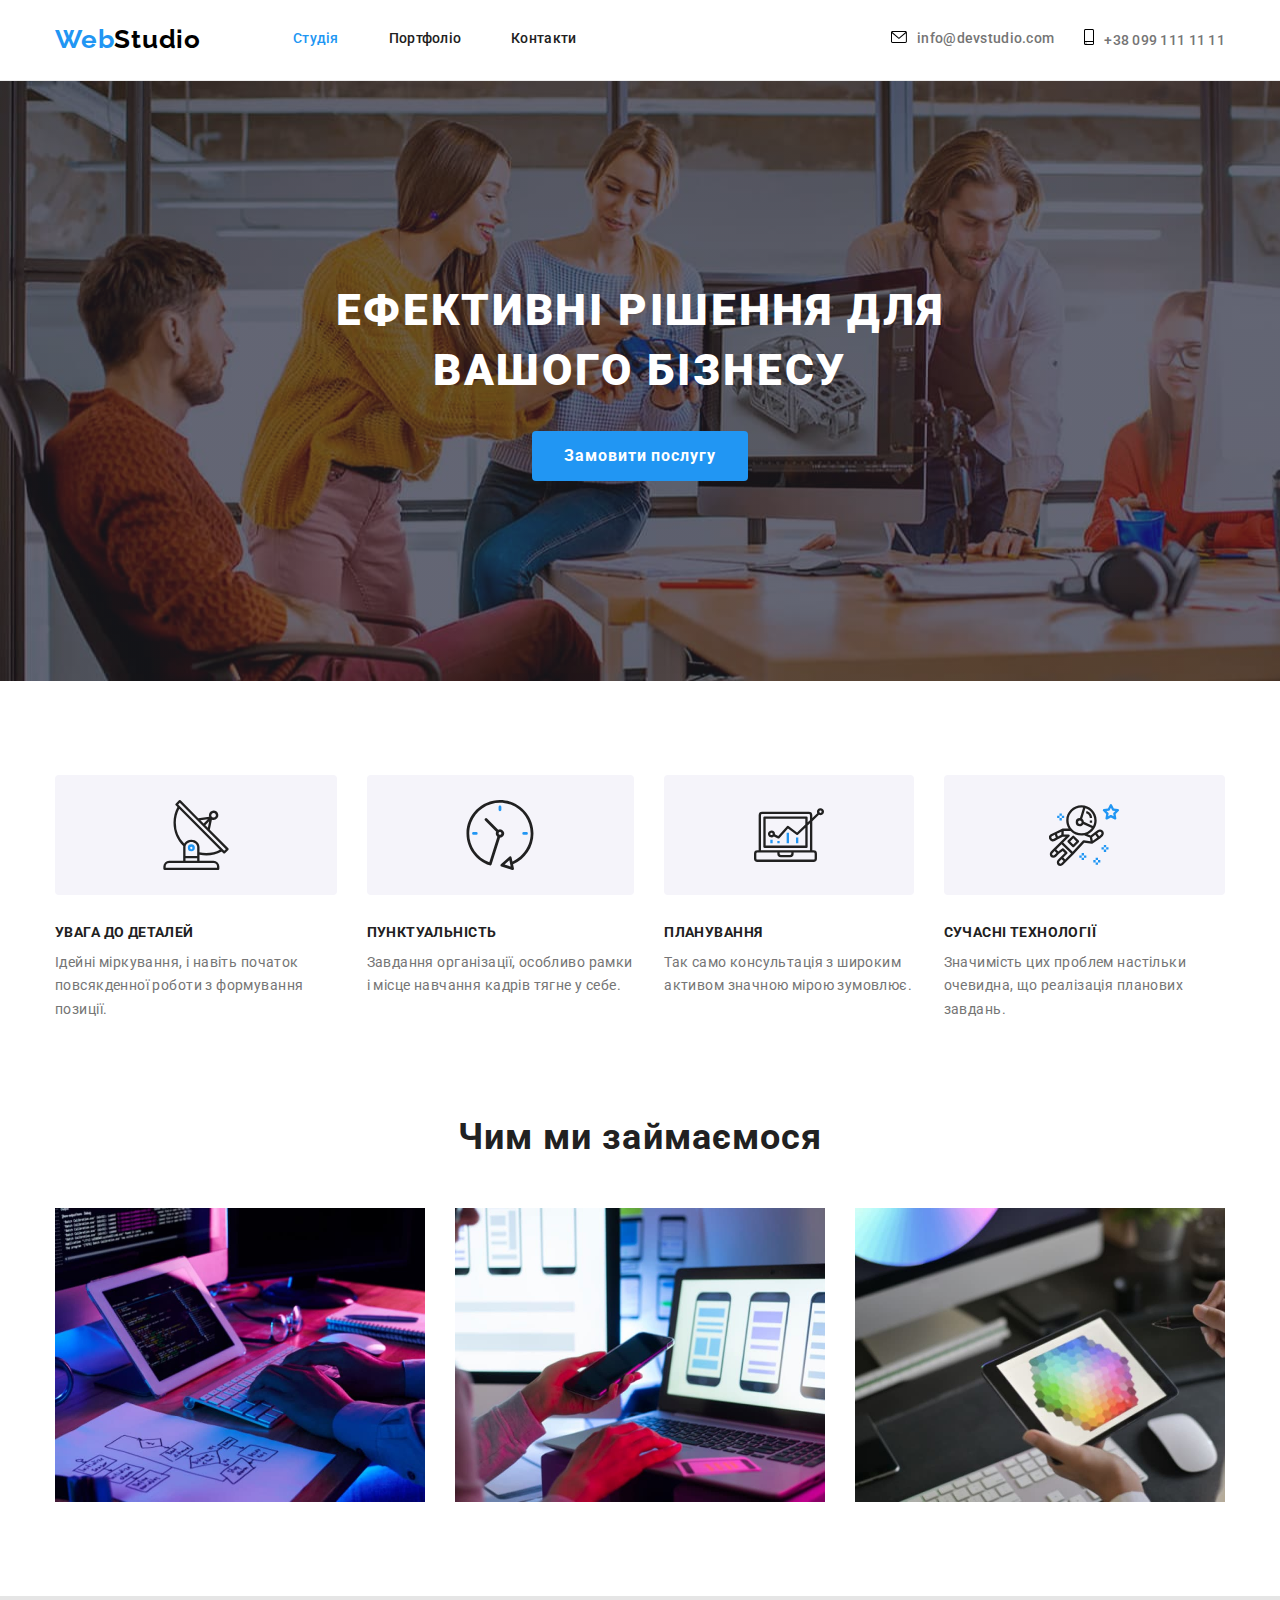
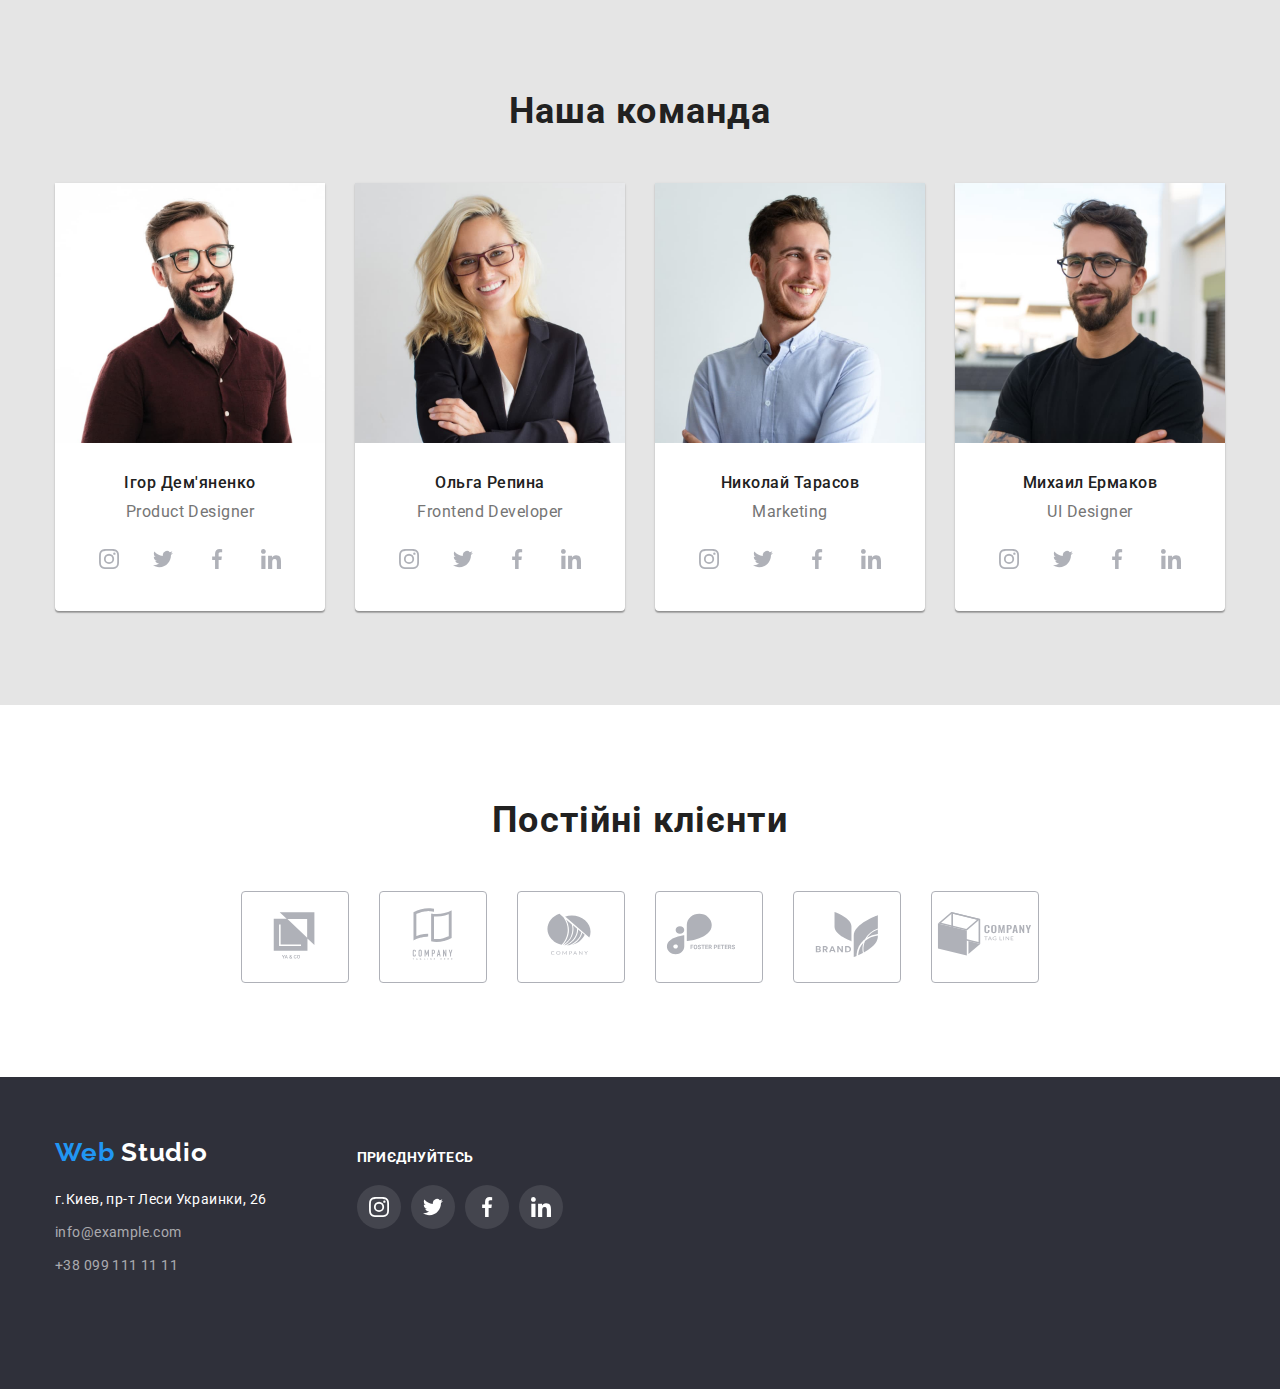
==== commit ed4ccd50: "HW4_v1" ====
--- a/index.html
+++ b/index.html
@@ -5,14 +5,14 @@
   <meta charset="UTF-8" />
   <meta http-equiv="X-UA-Compatible" content="IE=edge" />
   <meta name="viewport" content="width=device-width, initial-scale=1.0" />
-  <link rel="preconnect" href="https://fonts.googleapis.com">
-  <link rel="preconnect" href="https://fonts.gstatic.com" crossorigin>
+  <link rel="preconnect" href="https://fonts.googleapis.com" />
+  <link rel="preconnect" href="https://fonts.gstatic.com" crossorigin />
   <link href="https://fonts.googleapis.com/css2?family=Raleway:wght@700&family=Roboto:wght@400;500;700;900&display=swap"
-    rel="stylesheet">
+    rel="stylesheet" />
   <link rel="stylesheet" href="https://cdnjs.cloudflare.com/ajax/libs/modern-normalize/1.1.0/modern-normalize.css"
     integrity="sha512-Y0MM+V6ymRKN2zStTqzQ227DWhhp4Mzdo6gnlRnuaNCbc+YN/ZH0sBCLTM4M0oSy9c9VKiCvd4Jk44aCLrNS5Q=="
     crossorigin="anonymous" referrerpolicy="no-referrer" />
-  <link rel="stylesheet" href="./css/styles.css">
+  <link rel="stylesheet" href="./css/styles.css" />
   <title>WebStudio</title>
 </head>
 
@@ -30,8 +30,16 @@
         </ul>
       </nav>
       <ul class="header-contact list">
-        <li><a href="mailto:info@devstudio.com" class="header-email link">info@devstudio.com</a></li>
-        <li><a href="tel:+380991111111" class="header-tel link">+38 099 111 11 11</a></li>
+        <li>
+          <a href="mailto:info@devstudio.com" class="header-email link">
+            <svg class="header-contact-icon" width="16" height="12">
+              <use href="./images/sprites/icons.svg#icon-envelope"></use>
+            </svg>info@devstudio.com</a>
+        </li>
+        <li><a href="tel:+380991111111" class="header-tel link">
+            <svg class="header-contact-icon" width="10" height="16">
+              <use href="./images/sprites/icons.svg#icon-smartphone"></use>
+            </svg>+38 099 111 11 11</a></li>
       </ul>
     </div>
   </header>
@@ -48,28 +56,40 @@
       <div class="features-container container">
         <ul class="features-list list">
           <li class="feature-item">
+            <div class="feature-img-container">
+              <svg class="feature-icon" width="70" height="70">
+                <use href="./images/sprites/icons.svg#icon-antenna"></use>
+              </svg>
+            </div>
             <h3 class="feature-name">увага до деталей</h3>
-            <p class="feature-text">
-              Ідейні міркування, і навіть початок повсякденної роботи з формування позиції.
-            </p>
+            <p class="feature-text">Ідейні міркування, і навіть початок повсякденної роботи з формування позиції.</p>
           </li>
           <li class="feature-item">
+            <div class="feature-img-container">
+              <svg class="feature-icon" width="70" height="70">
+                <use href="./images/sprites/icons.svg#icon-clock"></use>
+              </svg>
+            </div>
             <h3 class="feature-name">пунктуальність</h3>
-            <p class="feature-text">
-              Завдання організації, особливо рамки і місце навчання кадрів тягне у себе.
-            </p>
+            <p class="feature-text">Завдання організації, особливо рамки і місце навчання кадрів тягне у себе.</p>
           </li>
           <li class="feature-item">
+            <div class="feature-img-container">
+              <svg class="feature-icon" width="70" height="70">
+                <use href="./images/sprites/icons.svg#icon-diagram"></use>
+              </svg>
+            </div>
             <h3 class="feature-name">планування</h3>
-            <p class="feature-text">
-              Так само консультація з широким активом значною мірою зумовлює.
-            </p>
+            <p class="feature-text">Так само консультація з широким активом значною мірою зумовлює.</p>
           </li>
           <li class="feature-item">
+            <div class="feature-img-container">
+              <svg class="feature-icon" width="70" height="70">
+                <use href="./images/sprites/icons.svg#icon-astronaut"></use>
+              </svg>
+            </div>
             <h3 class="feature-name">сучасні технології</h3>
-            <p class="feature-text">
-              Значимість цих проблем настільки очевидна, що реалізація планових завдань.
-            </p>
+            <p class="feature-text">Значимість цих проблем настільки очевидна, що реалізація планових завдань.</p>
           </li>
         </ul>
       </div>
@@ -96,6 +116,38 @@
               <h3 class="staff-name">Ігор Дем'яненко</h3>
               <p class="staff-position">Product Designer</p>
             </div>
+            <div class="staff-soc-container">
+              <ul class="staff-soc-list list">
+                <li class="staff-soc-item">
+                  <a href="" class="staff-soc-link link">
+                    <svg class="staff-soc-icon" width="20" height="20">
+                      <use href="./images/sprites/icons.svg#icon-instagram"></use>
+                    </svg>
+                  </a>
+                </li>
+                <li class="staff-soc-item">
+                  <a href="" class="staff-soc-link link">
+                    <svg class="staff-soc-icon" width="20" height="20">
+                      <use href="./images/sprites/icons.svg#icon-twitter"></use>
+                    </svg>
+                  </a>
+                </li>
+                <li class="staff-soc-item">
+                  <a href="" class="staff-soc-link link">
+                    <svg class="staff-soc-icon" width="20" height="20">
+                      <use href="./images/sprites/icons.svg#icon-facebook"></use>
+                    </svg>
+                  </a>
+                </li>
+                <li class="staff-soc-item">
+                  <a href="" class="staff-soc-link link">
+                    <svg class="staff-soc-icon" width="20" height="20">
+                      <use href="./images/sprites/icons.svg#icon-linkedin"></use>
+                    </svg>
+                  </a>
+                </li>
+              </ul>
+            </div>
           </li>
           <li class="staff-item">
             <img src="images/staff/frontend.jpg" alt="Ольга Рєпіна" />
@@ -103,6 +155,38 @@
               <h3 class="staff-name">Ольга Репина</h3>
               <p class="staff-position">Frontend Developer</p>
             </div>
+            <div class="staff-soc-container">
+              <ul class="staff-soc-list list">
+                <li class="staff-soc-item">
+                  <a href="" class="staff-soc-link link">
+                    <svg class="staff-soc-icon" width="20" height="20">
+                      <use href="./images/sprites/icons.svg#icon-instagram"></use>
+                    </svg>
+                  </a>
+                </li>
+                <li class="staff-soc-item">
+                  <a href="" class="staff-soc-link link">
+                    <svg class="staff-soc-icon" width="20" height="20">
+                      <use href="./images/sprites/icons.svg#icon-twitter"></use>
+                    </svg>
+                  </a>
+                </li>
+                <li class="staff-soc-item">
+                  <a href="" class="staff-soc-link link">
+                    <svg class="staff-soc-icon" width="20" height="20">
+                      <use href="./images/sprites/icons.svg#icon-facebook"></use>
+                    </svg>
+                  </a>
+                </li>
+                <li class="staff-soc-item">
+                  <a href="" class="staff-soc-link link">
+                    <svg class="staff-soc-icon" width="20" height="20">
+                      <use href="./images/sprites/icons.svg#icon-linkedin"></use>
+                    </svg>
+                  </a>
+                </li>
+              </ul>
+            </div>
           </li>
           <li class="staff-item">
             <img src="images/staff/marketing.jpg" alt="Микола Тарасов" />
@@ -110,6 +194,38 @@
               <h3 class="staff-name">Николай Тарасов</h3>
               <p class="staff-position">Marketing</p>
             </div>
+            <div class="staff-soc-container">
+              <ul class="staff-soc-list list">
+                <li class="staff-soc-item">
+                  <a href="" class="staff-soc-link link">
+                    <svg class="staff-soc-icon" width="20" height="20">
+                      <use href="./images/sprites/icons.svg#icon-instagram"></use>
+                    </svg>
+                  </a>
+                </li>
+                <li class="staff-soc-item">
+                  <a href="" class="staff-soc-link link">
+                    <svg class="staff-soc-icon" width="20" height="20">
+                      <use href="./images/sprites/icons.svg#icon-twitter"></use>
+                    </svg>
+                  </a>
+                </li>
+                <li class="staff-soc-item">
+                  <a href="" class="staff-soc-link link">
+                    <svg class="staff-soc-icon" width="20" height="20">
+                      <use href="./images/sprites/icons.svg#icon-facebook"></use>
+                    </svg>
+                  </a>
+                </li>
+                <li class="staff-soc-item">
+                  <a href="" class="staff-soc-link link">
+                    <svg class="staff-soc-icon" width="20" height="20">
+                      <use href="./images/sprites/icons.svg#icon-linkedin"></use>
+                    </svg>
+                  </a>
+                </li>
+              </ul>
+            </div>
           </li>
           <li class="staff-item">
             <img src="images/staff/UIdesigner.jpg" alt="Михайло Єрмаков" />
@@ -117,25 +233,155 @@
               <h3 class="staff-name">Михаил Ермаков</h3>
               <p class="staff-position">UI Designer</p>
             </div>
+            <div class="staff-soc-container">
+              <ul class="staff-soc-list list">
+                <li class="staff-soc-item">
+                  <a href="" class="staff-soc-link link">
+                    <svg class="staff-soc-icon" width="20" height="20">
+                      <use href="./images/sprites/icons.svg#icon-instagram"></use>
+                    </svg>
+                  </a>
+                </li>
+                <li class="staff-soc-item">
+                  <a href="" class="staff-soc-link link">
+                    <svg class="staff-soc-icon" width="20" height="20">
+                      <use href="./images/sprites/icons.svg#icon-twitter"></use>
+                    </svg>
+                  </a>
+                </li>
+                <li class="staff-soc-item">
+                  <a href="" class="staff-soc-link link">
+                    <svg class="staff-soc-icon" width="20" height="20">
+                      <use href="./images/sprites/icons.svg#icon-facebook"></use>
+                    </svg>
+                  </a>
+                </li>
+                <li class="staff-soc-item">
+                  <a href="" class="staff-soc-link link">
+                    <svg class="staff-soc-icon" width="20" height="20">
+                      <use href="./images/sprites/icons.svg#icon-linkedin"></use>
+                    </svg>
+                  </a>
+                </li>
+              </ul>
+            </div>
           </li>
         </ul>
       </div>
     </section>
+    <!-- Our clients -->
+    <sec class="clients-section section">
+      <div class="clients-container container">
+        <h2 class="clients-title">Постійні клієнти</h2>
+        <ul class="clients-list list">
+          <li class="clients-item">
+            <div class="clients-img-container">
+              <a href="clients-link link">
+                <svg class="clients-icon" width="106" height="60">
+                  <use href="./images/sprites/icons.svg#icon-logo_client1"></use>
+                </svg></a>
+            </div>
+          </li>
+          <li class="clients-item">
+            <div class="clients-img-container">
+              <a href="clients-link link">
+                <svg class="clients-icon" width="106" height="60">
+                  <use href="./images/sprites/icons.svg#icon-logo_client2"></use>
+                </svg></a>
+            </div>
+          </li>
+          <li class="clients-item">
+            <div class="clients-img-container">
+              <a href="clients-link link">
+                <svg class="clients-icon" width="106" height="60">
+                  <use href="./images/sprites/icons.svg#icon-logo_client3"></use>
+                </svg></a>
+            </div>
+          </li>
+          <li class="clients-item">
+            <div class="clients-img-container">
+              <a href="clients-link link">
+                <svg class="clients-icon" width="106" height="60">
+                  <use href="./images/sprites/icons.svg#icon-logo_client4"></use>
+                </svg></a>
+            </div>
+          </li>
+          <li class="clients-item">
+            <div class="clients-img-container">
+              <a href="clients-link link">
+                <svg class="clients-icon" width="106" height="60">
+                  <use href="./images/sprites/icons.svg#icon-logo_client5"></use>
+                </svg></a>
+            </div>
+          </li>
+          <li class="clients-item">
+            <div class="clients-img-container">
+              <a href="clients-link link">
+                <svg class="clients-icon" width="106" height="60">
+                  <use href="./images/sprites/icons.svg#icon-logo_client6"></use>
+                </svg></a>
+            </div>
+          </li>
+        </ul>
+      </div>
+    </sec>
   </main>
   <!-- Footer -->
   <footer class="footer">
-    <div class="container">
-      <a href="./index.html" class="footer-logo link"><span>Web</span>Studio</a>
-      <address class="address">
-        <ul class="footer-contact-list list">
-          <li class="footer-contact-item"><a
-              href="https://www.google.com/maps/place/%D0%B1%D1%83%D0%BB.+%D0%9B%D0%B5%D1%81%D0%B8+%D0%A3%D0%BA%D1%80%D0%B0%D0%B8%D0%BD%D0%BA%D0%B8,+26,+%D0%9A%D0%B8%D0%B5%D0%B2,+02000/@50.4265807,30.5361971,17z/data=!3m1!4b1!4m5!3m4!1s0x40d4cf0e033ecbe9:0x57a4dffefec77da0!8m2!3d50.4265807!4d30.5383858 "
-              class="contact-address link">г.Киев, пр-т Леси Украинки, 26</a></li>
-          <li class="footer-contact-item"><a href="mailto:info@example.com" class="footer-email">info@example.com</a>
-          </li>
-          <li class="footer-contact-item"><a href="tel:+380991111111" class="footer-tel">+38 099 111 11 11</a></li>
-        </ul>
-      </address>
+    <div class="footer-container container">
+      <div class="footer-address-container">
+        <a href="./index.html" class="footer-logo link">
+          <span>Web</span>
+          Studio
+        </a>
+        <address class="address">
+          <ul class="footer-contact-list list">
+            <li class="footer-contact-item">
+              <a href="https://www.google.com/maps/place/%D0%B1%D1%83%D0%BB.+%D0%9B%D0%B5%D1%81%D0%B8+%D0%A3%D0%BA%D1%80%D0%B0%D0%B8%D0%BD%D0%BA%D0%B8,+26,+%D0%9A%D0%B8%D0%B5%D0%B2,+02000/@50.4265807,30.5361971,17z/data=!3m1!4b1!4m5!3m4!1s0x40d4cf0e033ecbe9:0x57a4dffefec77da0!8m2!3d50.4265807!4d30.5383858 "
+                class="contact-address link">
+                г.Киев, пр-т Леси Украинки, 26
+              </a>
+            </li>
+            <li class="footer-contact-item">
+              <a href="mailto:info@example.com" class="footer-email">info@example.com</a>
+            </li>
+            <li class="footer-contact-item"><a href="tel:+380991111111" class="footer-tel">+38 099 111 11 11</a></li>
+          </ul>
+        </address>
+      </div>
+      <div class="footer-soc-container">
+        <h3 class="footer-social-name">Приєднуйтесь</h3>
+        <ul class="footer-soc-list list">
+          <li class="footer-soc-item">
+            <a href="" class="footer-soc-link link">
+              <svg class="footer-soc-icon" width="20" height="20">
+                <use href="./images/sprites/icons.svg#icon-instagram"></use>
+              </svg>
+            </a>
+          </li>
+          <li class="footer-soc-item">
+            <a href="" class="footer-soc-link link">
+              <svg class="footer-soc-icon" width="20" height="20">
+                <use href="./images/sprites/icons.svg#icon-twitter"></use>
+              </svg>
+            </a>
+          </li>
+          <li class="footer-soc-item">
+            <a href="" class="footer-soc-link link">
+              <svg class="footer-soc-icon" width="20" height="20">
+                <use href="./images/sprites/icons.svg#icon-facebook"></use>
+              </svg>
+            </a>
+          </li>
+          <li class="footer-soc-item">
+            <a href="" class="footer-soc-link link">
+              <svg class="footer-soc-icon" width="20" height="20">
+                <use href="./images/sprites/icons.svg#icon-linkedin"></use>
+              </svg>
+            </a>
+          </li>
+        </ul>
+      </div>
     </div>
   </footer>
 </body>
--- a/css/styles.css
+++ b/css/styles.css
@@ -29,6 +29,10 @@
 	--standard-letter-spacing: 0.03em;
 	--short-letter-spacing: 0.02em;
 	--wide-letter-spacing: 0.06em;
+	--icons-background-color: #ffffff;
+	--icons-background-color-active: #2196f3;
+	--icons-main-color: #afb1b8;
+	--icons-color-active: #ffffff;
 }
 body {
 	font-family: "Roboto", sans-serif;
@@ -79,7 +83,6 @@
 	display: inherit;
 	color: #000000;
 	width: 145px;
-	padding: 24px 0 25px;
 	margin-right: 93px;
 }
 .footer-logo {
@@ -95,6 +98,8 @@
 /* Стили header */
 .header {
 	border-bottom: 1px solid #ececec;
+	padding-top: 24px;
+	padding-bottom: 25px;
 }
 .header-container {
 	display: flex;
@@ -110,8 +115,6 @@
 .nav {
 	display: flex;
 	column-gap: 50px;
-	padding-top: 32px;
-	padding-bottom: 32px;
 }
 
 .nav-link {
@@ -130,8 +133,17 @@
 	display: inherit;
 	margin-left: auto;
 	gap: 30px;
-	padding-top: 32px;
-	padding-bottom: 32px;
+}
+.header-contact-icon {
+	margin-right: 10px;
+}
+.header-email:hover .header-contact-icon,
+.header-email:focus .header-contact-icon {
+	fill: var(--action-color);
+}
+.header-tel:hover .header-contact-icon,
+.header-tel:focus .header-contact-icon {
+	fill: var(--action-color);
 }
 .header-email,
 .header-tel {
@@ -190,6 +202,46 @@
 .footer-tel:focus {
 	color: var(--action-color);
 }
+.footer-contact-list {
+	display: inline-block;
+}
+.footer-container {
+	display: flex;
+}
+.footer-address-container {
+	margin-right: 90px;
+}
+.footer-soc-container {
+	padding-top: 12px;
+	padding-bottom: 100px;
+}
+.footer-social-name {
+	font-weight: 700;
+	font-size: 14px;
+	line-height: 16px;
+	letter-spacing: var(--standard-letter-spacing);
+	text-transform: uppercase;
+	color: #ffffff;
+	margin-bottom: 20px;
+	cursor: default;
+}
+.footer-soc-list {
+	display: flex;
+	justify-content: left;
+	column-gap: 10px;
+}
+.footer-soc-item {
+}
+.footer-soc-link {
+	background-color: rgba(255, 255, 255, 0.1);
+}
+.footer-soc-icon {
+	fill: #ffffff;
+}
+.footer-soc-link:hover,
+.footer-soc-link:focus {
+	background-color: var(--icons-background-color-active);
+}
 /* Стили портфолио */
 /* .portfolio-main {
 }
@@ -229,6 +281,10 @@
 	background: var(--main-background-color);
 	flex-basis: calc((100% - 60px) / 3);
 }
+.project-card:hover,
+.project-card:focus {
+	box-shadow: 0px 1px 1px rgba(0, 0, 0, 0.12), 0px 4px 4px rgba(0, 0, 0, 0.06), 1px 4px 6px rgba(0, 0, 0, 0.16);
+}
 .project-description {
 	border: 1px solid #eeeeee;
 	text-align: left;
@@ -240,6 +296,7 @@
 	line-height: 2;
 	letter-spacing: var(--wide-letter-spacing);
 	margin-bottom: 4px;
+	color: var(--default-text-color);
 }
 .project-type {
 	font-size: 16px;
@@ -250,7 +307,10 @@
 
 /* Стили main index.html */
 .index-main-section {
-	background: #2f303a;
+	background-color: #c4c4c4;
+	background-image: linear-gradient(rgba(47, 48, 58, 0.4), rgba(47, 48, 58, 0.4)), url(../images/hero_bg.jpg);
+	max-width: 1600px;
+	margin: 0 auto;
 }
 .main-title,
 .order-button {
@@ -278,7 +338,7 @@
 	font-size: 16px;
 	line-height: 1.88;
 	background: var(--action-color);
-	box-shadow: 0px 4px 4px rgba(0, 0, 0, 0.15);
+
 	border-radius: 4px;
 	border-color: transparent;
 	min-width: 216px;
@@ -288,6 +348,7 @@
 }
 .order-button:hover {
 	cursor: pointer;
+	box-shadow: 0px 4px 4px rgba(0, 0, 0, 0.15);
 }
 .features-list {
 	display: flex;
@@ -295,6 +356,17 @@
 }
 .feature-item {
 	flex-basis: calc((100%-90 / 4));
+}
+.feature-img-container {
+	display: flex;
+	height: 120px;
+	background: #f5f4fa;
+	border-radius: 4px;
+	align-items: center;
+	justify-content: center;
+	margin-bottom: 30px;
+}
+.feature-icon {
 }
 .feature-name,
 .feature-text {
@@ -314,11 +386,14 @@
 .work-section {
 	padding-top: 0;
 }
-.work-container {
+.work-container,
+.staff-container,
+.clients-container {
 	text-align: center;
 }
 .work-title,
-.staff-title {
+.staff-title,
+.clients-title {
 	font-weight: 700;
 	font-size: 36px;
 	line-height: 1.17;
@@ -326,18 +401,17 @@
 	margin-bottom: 50px;
 }
 .work-list,
-.staff-list {
+.staff-list,
+.clients-list {
 	display: flex;
 	column-gap: 30px;
+	align-items: center;
 }
 .work-item {
 	flex-basis: calc((100%-60px) / 3);
 }
 .staff-section {
 	background: #e5e5e5;
-}
-.staff-container {
-	/* text-align: center; */
 }
 .staff-item {
 	flex-basis: calc((100%-90px) / 4);
@@ -353,14 +427,80 @@
 }
 .staff-description {
 	padding-top: 30px;
-	padding-bottom: 30px;
 	text-align: center;
+	margin-bottom: 16px;
 }
 .staff-name {
 	font-weight: 500;
-	/* margin-top: 30px; */
 	margin-bottom: 10px;
 }
 .staff-position {
 	color: var(--small-text-color);
 }
+.staff-soc-list {
+	display: flex;
+	justify-content: center;
+	column-gap: 10px;
+}
+.staff-soc-container {
+	padding-bottom: 30px;
+}
+.staff-soc-item {
+}
+.staff-soc-link,
+.footer-soc-link {
+	display: flex;
+	align-items: center;
+	justify-content: center;
+	height: 44px;
+	width: 44px;
+	border-radius: 50%;
+}
+.staff-soc-link {
+	background-color: var(--icons-background-color);
+}
+.staff-soc-icon {
+	fill: var(--icons-main-color);
+}
+.staff-soc-link:hover,
+.staff-soc-link:focus {
+	background-color: var(--icons-background-color-active);
+}
+.staff-soc-link:hover .staff-soc-icon,
+.staff-soc-link:focus .staff-soc-icon {
+	fill: var(--icons-color-active);
+}
+
+/* --------------------OUR CLIENTS-------------------- */
+.clients-list {
+	justify-content: center;
+}
+.clients-item {
+	flex-basis: calc((100%-150px) / 6);
+}
+.clients-img-container {
+	display: flex;
+	align-items: center;
+	justify-content: center;
+	border: 1px solid #afb1b8;
+	border-radius: 4px;
+	height: 92px;
+}
+.clients-img-container:hover,
+.clients-img-container:focus {
+	cursor: pointer;
+}
+.clients-link {
+	height: 92px;
+}
+.clients-icon {
+	fill: var(--icons-main-color);
+}
+.clients-img-container:hover .clients-icon,
+.clients-img-container:focus .clients-icon {
+	fill: var(--icons-background-color-active);
+}
+.clients-img-container:hover,
+.clients-img-container:focus {
+	border-color: var(--icons-background-color-active);
+}
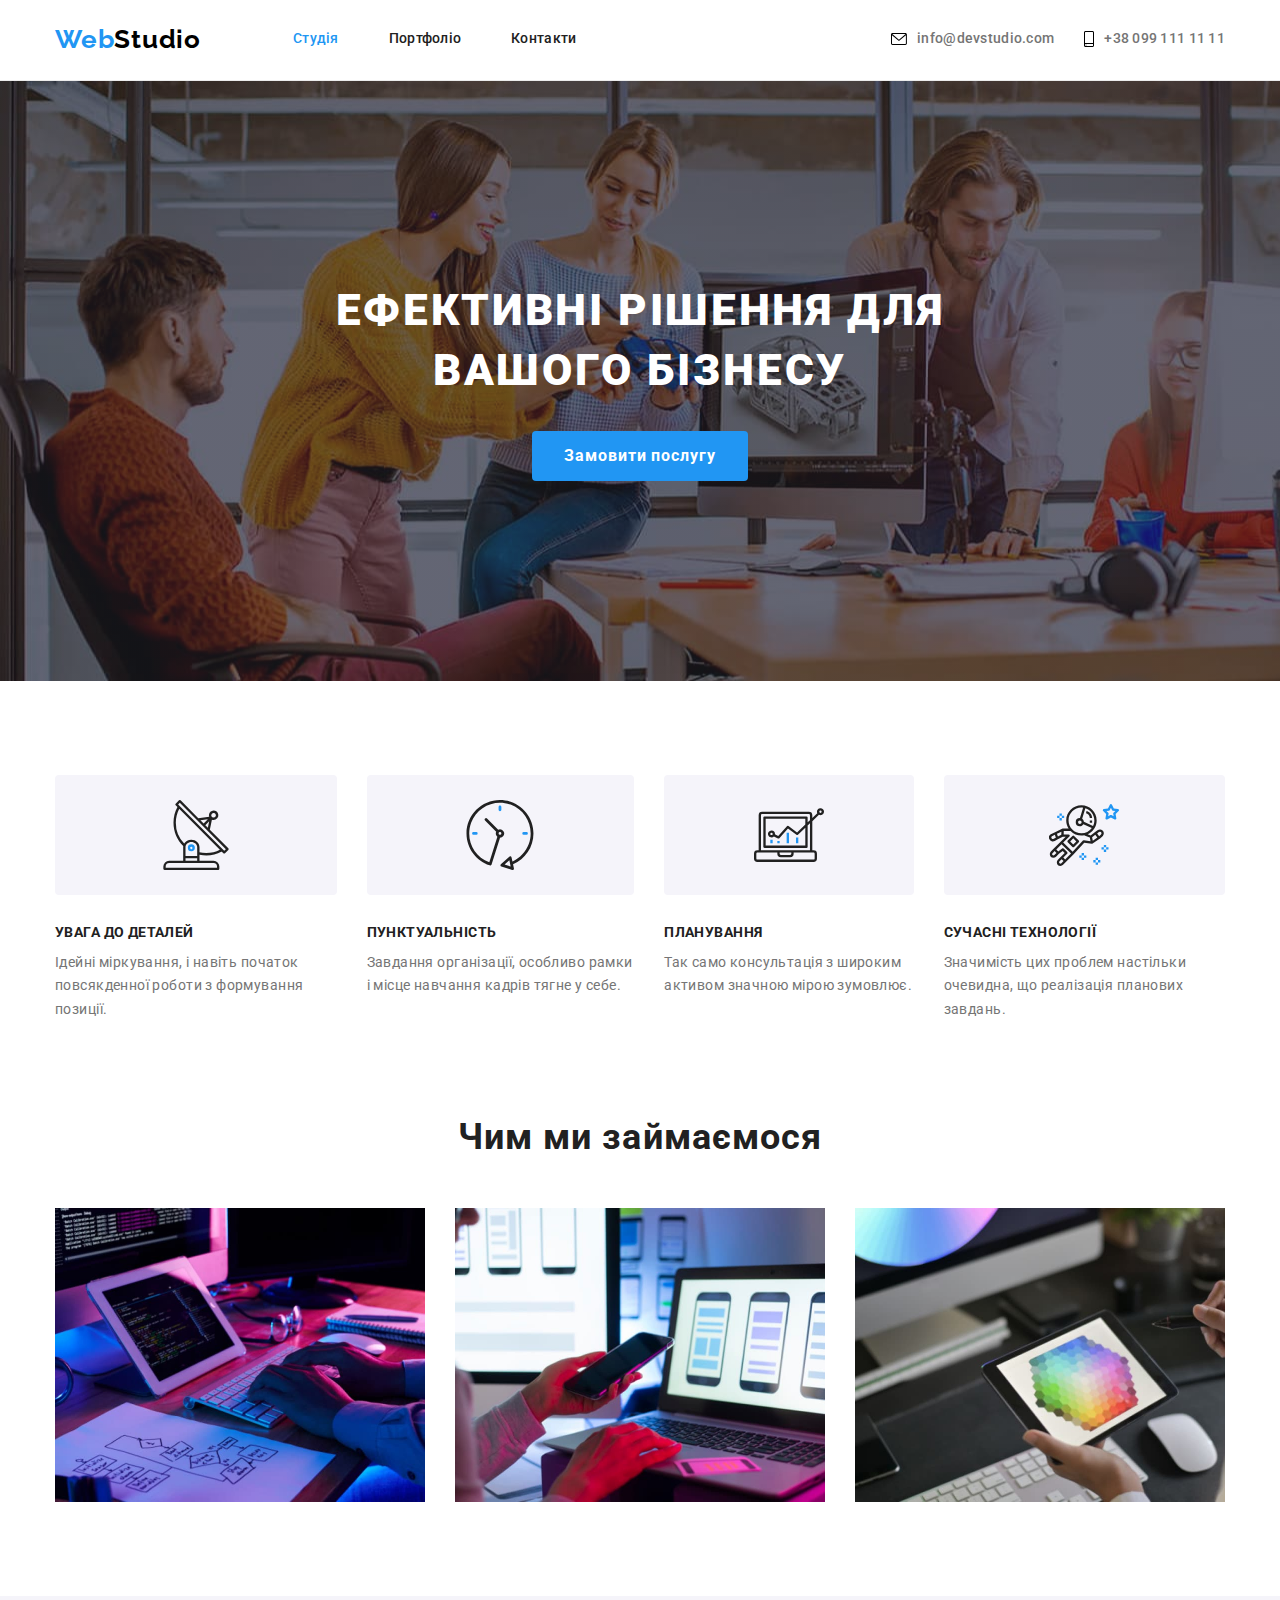
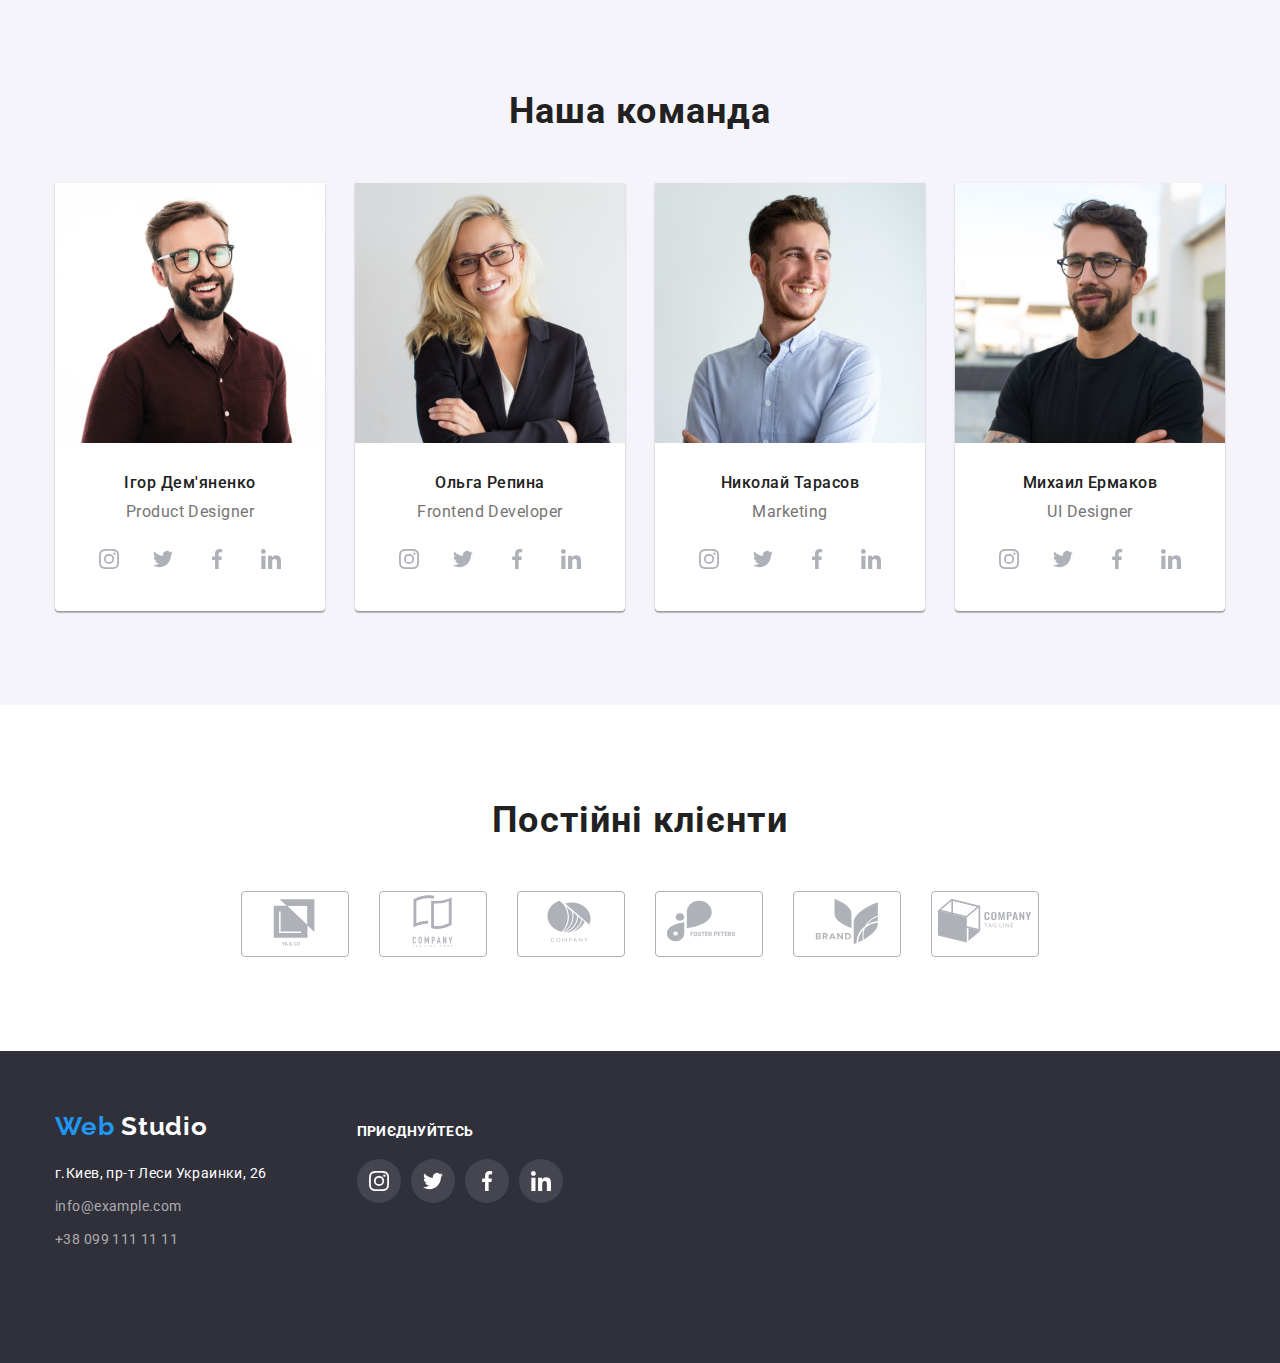
==== commit a769a242: "v1.1" ====
--- a/index.html
+++ b/index.html
@@ -275,52 +275,40 @@
         <h2 class="clients-title">Постійні клієнти</h2>
         <ul class="clients-list list">
           <li class="clients-item">
-            <div class="clients-img-container">
-              <a href="clients-link link">
-                <svg class="clients-icon" width="106" height="60">
-                  <use href="./images/sprites/icons.svg#icon-logo_client1"></use>
-                </svg></a>
-            </div>
-          </li>
-          <li class="clients-item">
-            <div class="clients-img-container">
-              <a href="clients-link link">
-                <svg class="clients-icon" width="106" height="60">
-                  <use href="./images/sprites/icons.svg#icon-logo_client2"></use>
-                </svg></a>
-            </div>
-          </li>
-          <li class="clients-item">
-            <div class="clients-img-container">
-              <a href="clients-link link">
-                <svg class="clients-icon" width="106" height="60">
-                  <use href="./images/sprites/icons.svg#icon-logo_client3"></use>
-                </svg></a>
-            </div>
-          </li>
-          <li class="clients-item">
-            <div class="clients-img-container">
-              <a href="clients-link link">
-                <svg class="clients-icon" width="106" height="60">
-                  <use href="./images/sprites/icons.svg#icon-logo_client4"></use>
-                </svg></a>
-            </div>
-          </li>
-          <li class="clients-item">
-            <div class="clients-img-container">
-              <a href="clients-link link">
-                <svg class="clients-icon" width="106" height="60">
-                  <use href="./images/sprites/icons.svg#icon-logo_client5"></use>
-                </svg></a>
-            </div>
-          </li>
-          <li class="clients-item">
-            <div class="clients-img-container">
-              <a href="clients-link link">
-                <svg class="clients-icon" width="106" height="60">
-                  <use href="./images/sprites/icons.svg#icon-logo_client6"></use>
-                </svg></a>
-            </div>
+            <a href="clients-link link">
+              <svg class="clients-icon" width="106" height="60">
+                <use href="./images/sprites/icons.svg#icon-logo_client1"></use>
+              </svg></a>
+          </li>
+          <li class="clients-item">
+            <a href="clients-link link">
+              <svg class="clients-icon" width="106" height="60">
+                <use href="./images/sprites/icons.svg#icon-logo_client2"></use>
+              </svg></a>
+          </li>
+          <li class="clients-item">
+            <a href="clients-link link">
+              <svg class="clients-icon" width="106" height="60">
+                <use href="./images/sprites/icons.svg#icon-logo_client3"></use>
+              </svg></a>
+          </li>
+          <li class="clients-item">
+            <a href="clients-link link">
+              <svg class="clients-icon" width="106" height="60">
+                <use href="./images/sprites/icons.svg#icon-logo_client4"></use>
+              </svg></a>
+          </li>
+          <li class="clients-item">
+            <a href="clients-link link">
+              <svg class="clients-icon" width="106" height="60">
+                <use href="./images/sprites/icons.svg#icon-logo_client5"></use>
+              </svg></a>
+          </li>
+          <li class="clients-item">
+            <a href="clients-link link">
+              <svg class="clients-icon" width="106" height="60">
+                <use href="./images/sprites/icons.svg#icon-logo_client6"></use>
+              </svg></a>
           </li>
         </ul>
       </div>
--- a/css/styles.css
+++ b/css/styles.css
@@ -133,6 +133,7 @@
 	display: inherit;
 	margin-left: auto;
 	gap: 30px;
+	align-items: center;
 }
 .header-contact-icon {
 	margin-right: 10px;
@@ -147,6 +148,8 @@
 }
 .header-email,
 .header-tel {
+	display: flex;
+	align-items: center;
 	font-weight: 500;
 	font-size: 14px;
 	line-height: 1.14;
@@ -268,6 +271,7 @@
 .sort-btn:hover,
 .sort-btn:focus {
 	background: var(--action-color);
+	color: #ffffff;
 	box-shadow: 0px 3px 1px rgba(0, 0, 0, 0.1), 0px 1px 2px rgba(0, 0, 0, 0.08), 0px 2px 2px rgba(0, 0, 0, 0.12);
 	border-radius: 4px;
 	cursor: pointer;
@@ -411,7 +415,7 @@
 	flex-basis: calc((100%-60px) / 3);
 }
 .staff-section {
-	background: #e5e5e5;
+	background: #f5f4fa;
 }
 .staff-item {
 	flex-basis: calc((100%-90px) / 4);
@@ -479,28 +483,37 @@
 	flex-basis: calc((100%-150px) / 6);
 }
 .clients-img-container {
-	display: flex;
-	align-items: center;
-	justify-content: center;
+}
+.clients-item:hover,
+.clients-item:focus {
+	cursor: pointer;
+}
+.clients-link {
+	height: 92px;
+	display: flex;
+	align-items: center;
+	justify-content: center;
+}
+.clients-item {
+	/* display: flex;
+	align-items: center;
+	justify-content: center; */
 	border: 1px solid #afb1b8;
 	border-radius: 4px;
-	height: 92px;
-}
-.clients-img-container:hover,
-.clients-img-container:focus {
-	cursor: pointer;
-}
-.clients-link {
-	height: 92px;
 }
 .clients-icon {
 	fill: var(--icons-main-color);
 }
-.clients-img-container:hover .clients-icon,
-.clients-img-container:focus .clients-icon {
+.clients-item:hover .clients-icon {
 	fill: var(--icons-background-color-active);
 }
-.clients-img-container:hover,
-.clients-img-container:focus {
+.clients-item:hover {
 	border-color: var(--icons-background-color-active);
 }
+.clients-link:focus .clients-icon {
+	fill: var(--icons-background-color-active);
+}
+.clients-link:focus .clients-item {
+	/* border-color: var(--icons-background-color-active); */
+	border-color: #2196f3;
+}
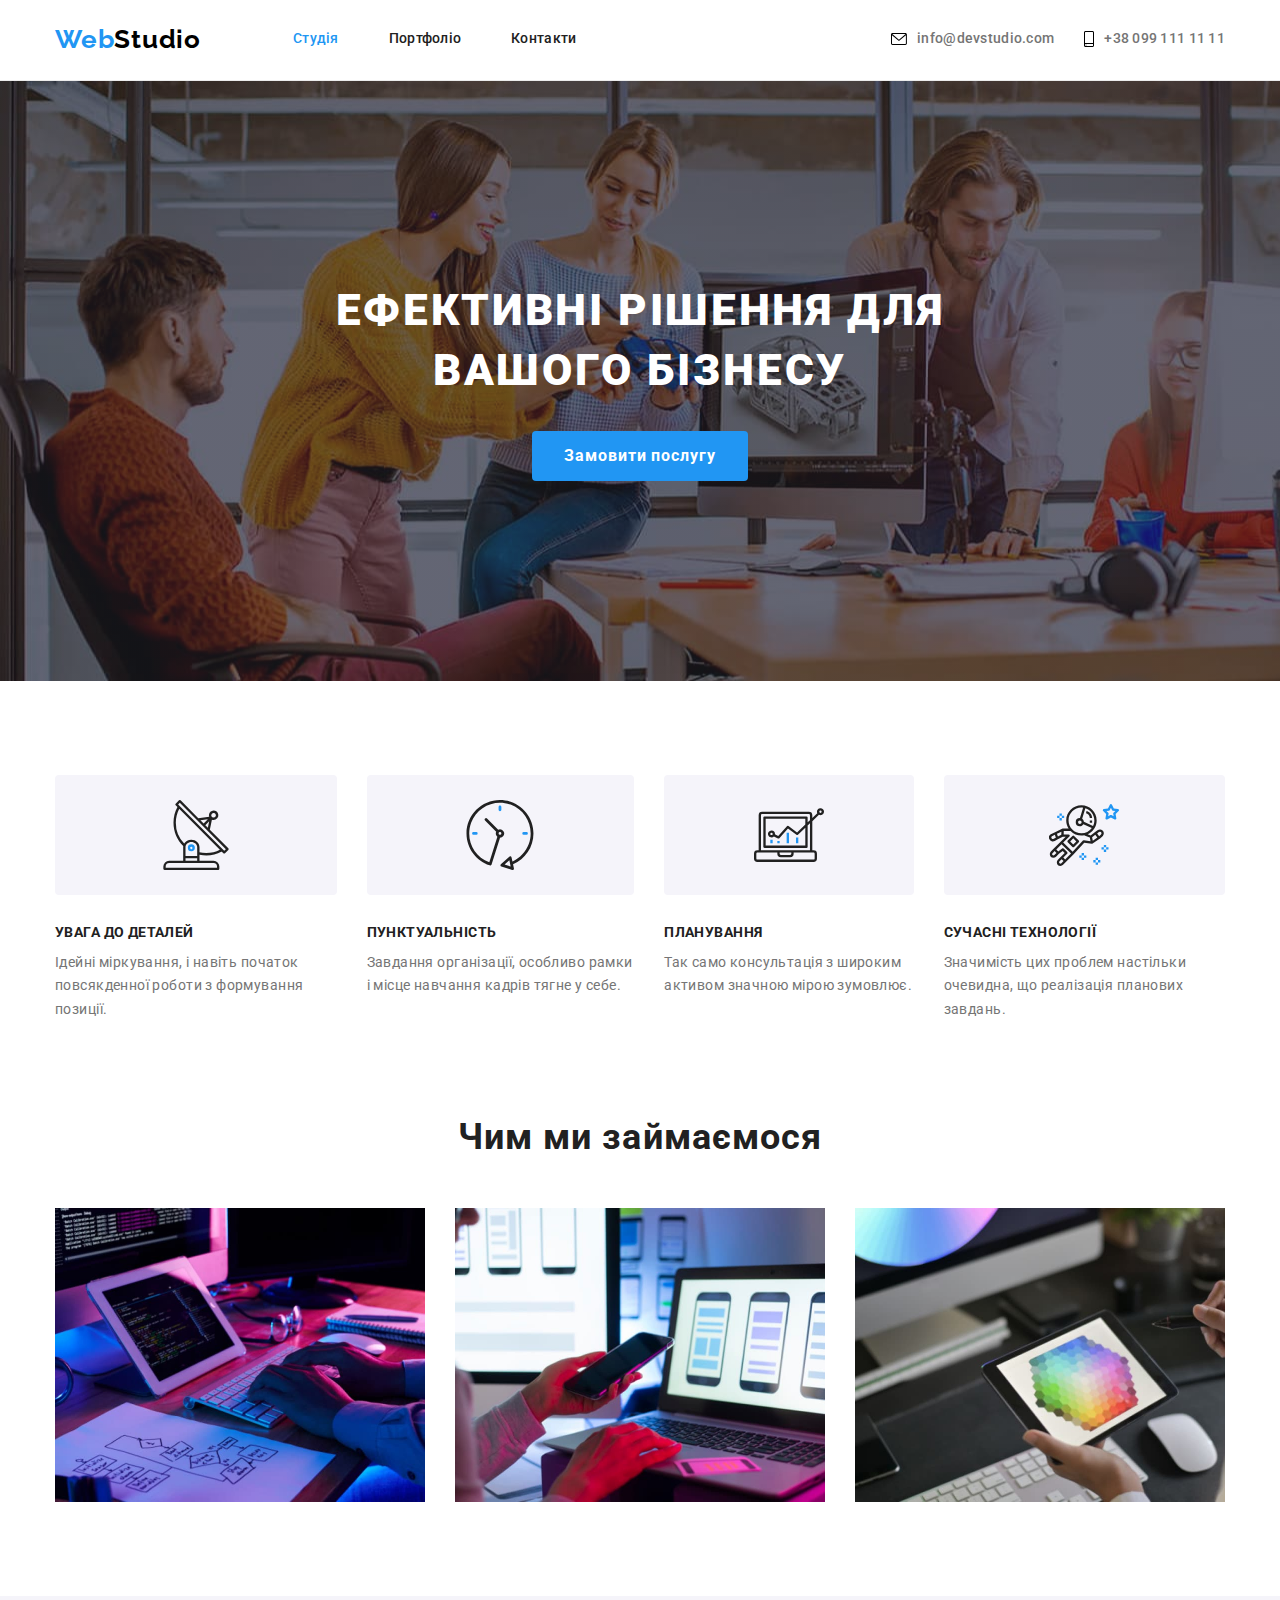
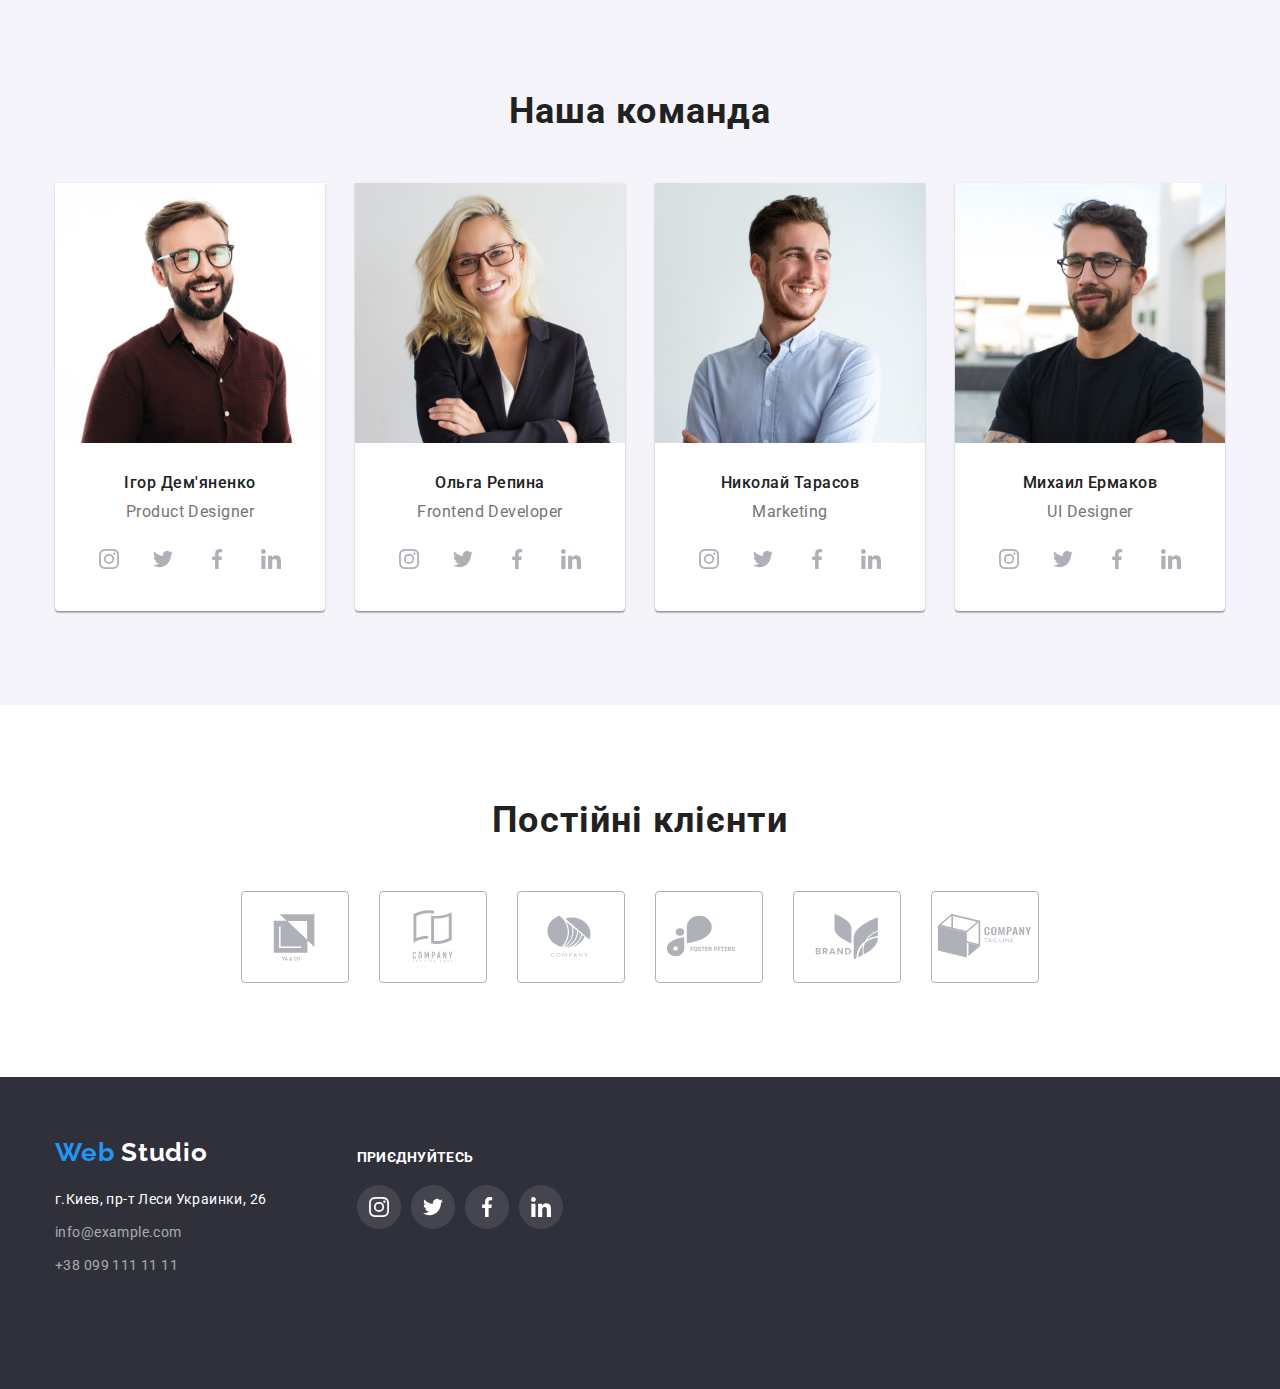
==== commit f43e6d41: "Review 1" ====
--- a/index.html
+++ b/index.html
@@ -275,37 +275,37 @@
         <h2 class="clients-title">Постійні клієнти</h2>
         <ul class="clients-list list">
           <li class="clients-item">
-            <a href="clients-link link">
+            <a href="" class="clients-link link">
               <svg class="clients-icon" width="106" height="60">
                 <use href="./images/sprites/icons.svg#icon-logo_client1"></use>
               </svg></a>
           </li>
           <li class="clients-item">
-            <a href="clients-link link">
+            <a href="" class="clients-link link">
               <svg class="clients-icon" width="106" height="60">
                 <use href="./images/sprites/icons.svg#icon-logo_client2"></use>
               </svg></a>
           </li>
           <li class="clients-item">
-            <a href="clients-link link">
+            <a href="" class="clients-link link">
               <svg class="clients-icon" width="106" height="60">
                 <use href="./images/sprites/icons.svg#icon-logo_client3"></use>
               </svg></a>
           </li>
           <li class="clients-item">
-            <a href="clients-link link">
+            <a href="" class="clients-link link">
               <svg class="clients-icon" width="106" height="60">
                 <use href="./images/sprites/icons.svg#icon-logo_client4"></use>
               </svg></a>
           </li>
           <li class="clients-item">
-            <a href="clients-link link">
+            <a href="" class="clients-link link">
               <svg class="clients-icon" width="106" height="60">
                 <use href="./images/sprites/icons.svg#icon-logo_client5"></use>
               </svg></a>
           </li>
           <li class="clients-item">
-            <a href="clients-link link">
+            <a href="" class="clients-link link">
               <svg class="clients-icon" width="106" height="60">
                 <use href="./images/sprites/icons.svg#icon-logo_client6"></use>
               </svg></a>
--- a/css/styles.css
+++ b/css/styles.css
@@ -233,8 +233,6 @@
 	justify-content: left;
 	column-gap: 10px;
 }
-.footer-soc-item {
-}
 .footer-soc-link {
 	background-color: rgba(255, 255, 255, 0.1);
 }
@@ -370,8 +368,6 @@
 	justify-content: center;
 	margin-bottom: 30px;
 }
-.feature-icon {
-}
 .feature-name,
 .feature-text {
 	font-size: 14px;
@@ -449,8 +445,7 @@
 .staff-soc-container {
 	padding-bottom: 30px;
 }
-.staff-soc-item {
-}
+
 .staff-soc-link,
 .footer-soc-link {
 	display: flex;
@@ -482,24 +477,23 @@
 .clients-item {
 	flex-basis: calc((100%-150px) / 6);
 }
-.clients-img-container {
-}
 .clients-item:hover,
 .clients-item:focus {
 	cursor: pointer;
 }
 .clients-link {
-	height: 92px;
 	display: flex;
 	align-items: center;
 	justify-content: center;
 }
 .clients-item {
-	/* display: flex;
-	align-items: center;
-	justify-content: center; */
+	display: flex;
+	align-items: center;
+	justify-content: center;
+
 	border: 1px solid #afb1b8;
 	border-radius: 4px;
+	height: 92px;
 }
 .clients-icon {
 	fill: var(--icons-main-color);
@@ -513,7 +507,6 @@
 .clients-link:focus .clients-icon {
 	fill: var(--icons-background-color-active);
 }
-.clients-link:focus .clients-item {
-	/* border-color: var(--icons-background-color-active); */
+.clients-item:focus-within {
 	border-color: #2196f3;
 }
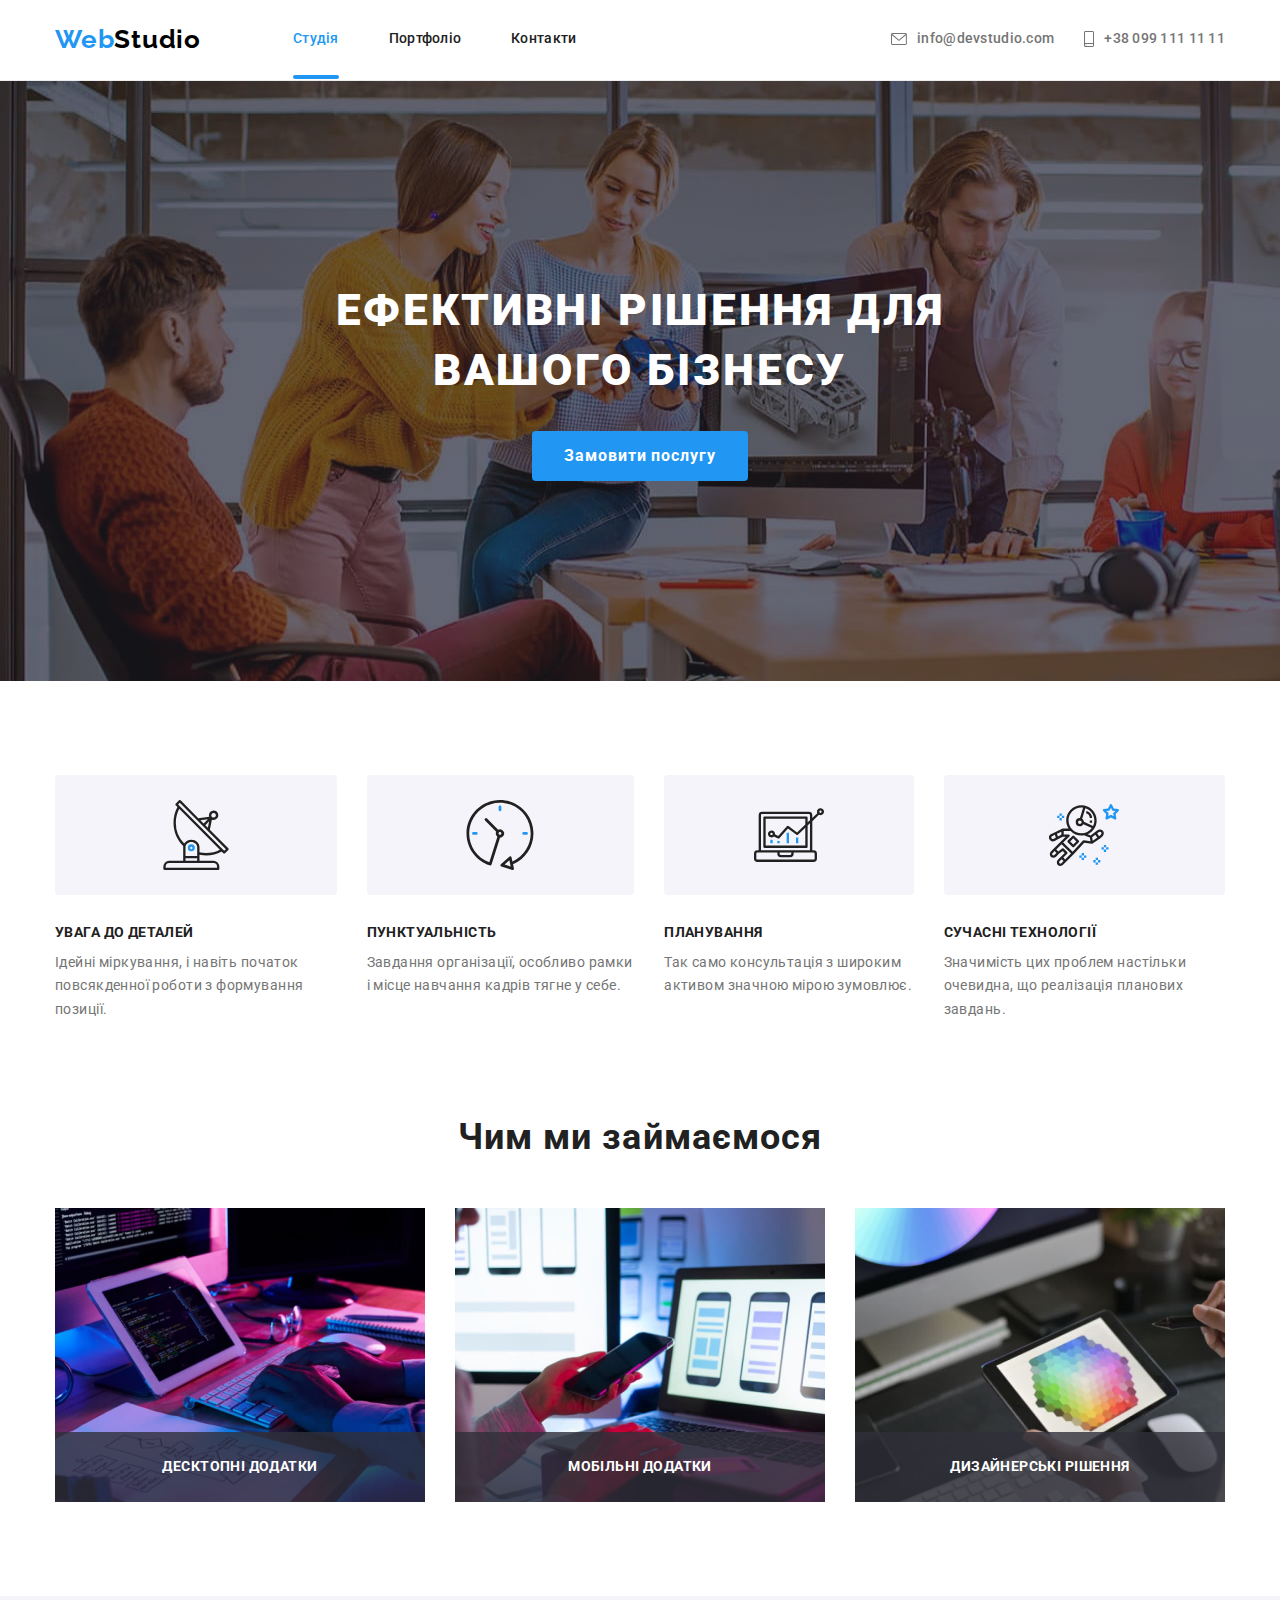
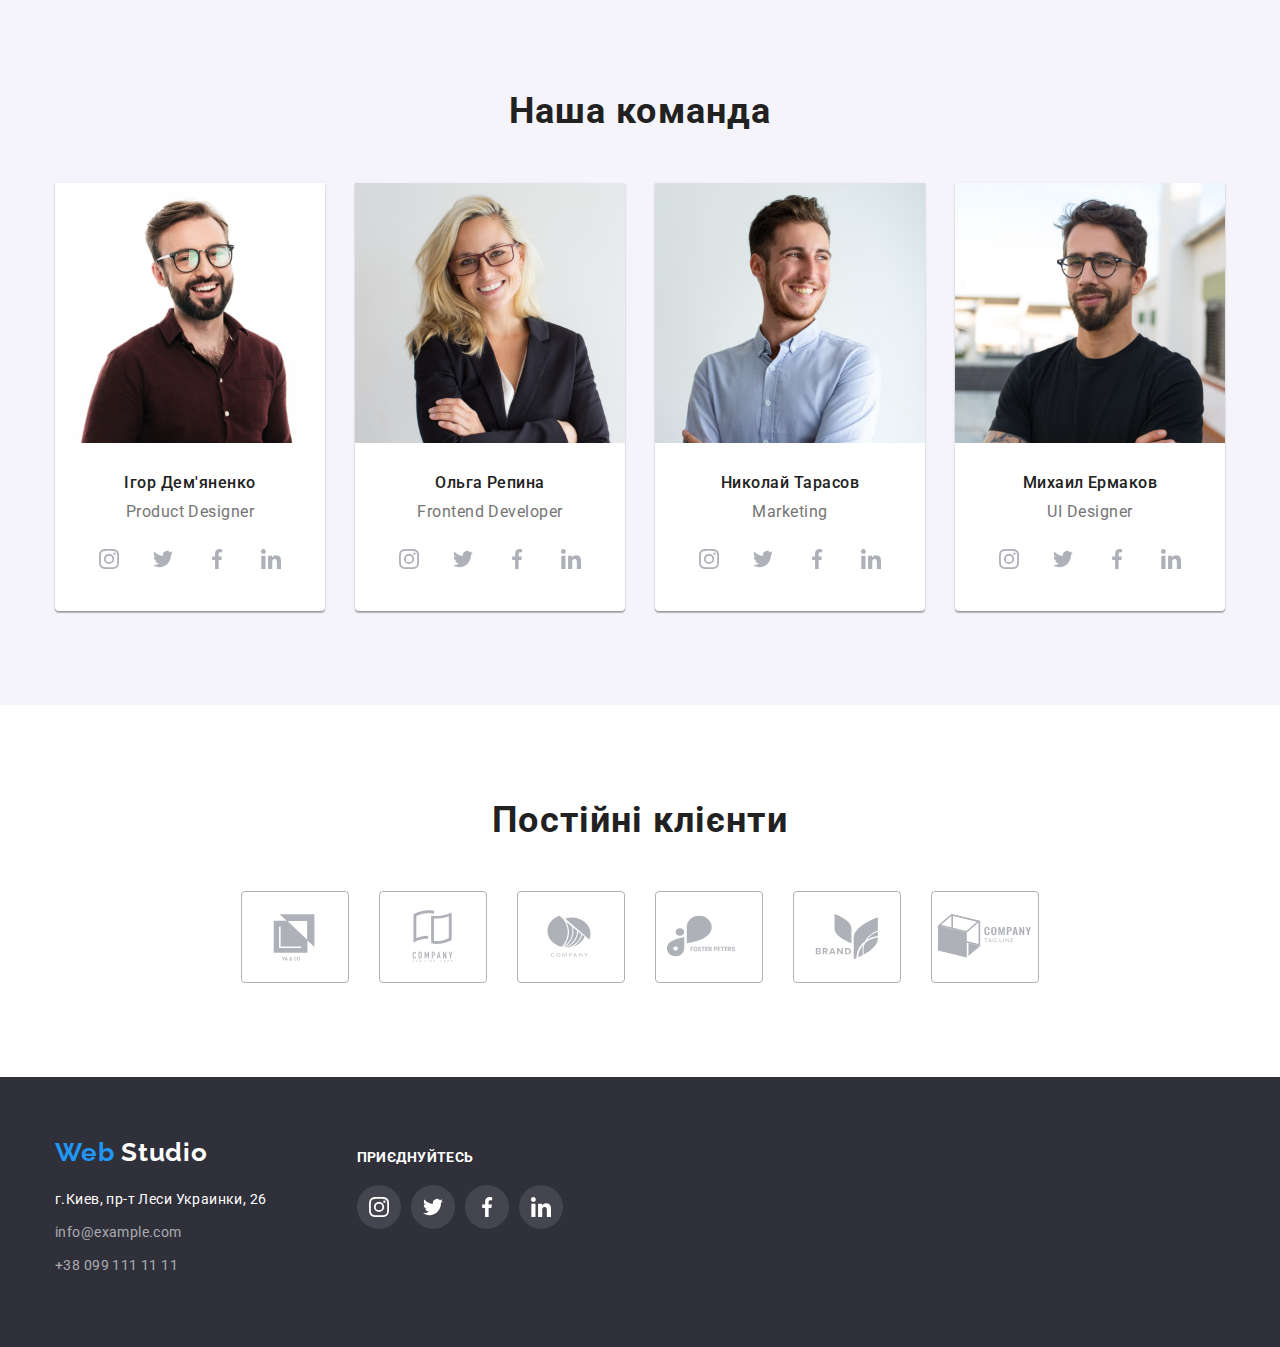
==== commit afd2e9f9: "HW5 v1" ====
--- a/index.html
+++ b/index.html
@@ -24,9 +24,9 @@
       <!-- Navigation -->
       <nav class="header-nav">
         <ul class="nav list">
-          <li><a href="./index.html" class="nav-link link current">Студія</a></li>
-          <li><a href="./portfolio.html" class="nav-link link">Портфоліо</a></li>
-          <li><a href="./contacts.html" class="nav-link link">Контакти</a></li>
+          <li class="nav-item current"><a href="./index.html" class="nav-link link">Студія</a></li>
+          <li class="nav-item"><a href="./portfolio.html" class="nav-link link">Портфоліо</a></li>
+          <li class="nav-item"><a href="./contacts.html" class="nav-link link">Контакти</a></li>
         </ul>
       </nav>
       <ul class="header-contact list">
@@ -48,7 +48,7 @@
     <section class="index-main-section">
       <div class="container">
         <h1 class="main-title">ефективні рішення для вашого бізнесу</h1>
-        <button type="button" class="order-button">Замовити послугу</button>
+        <button type="button" class="order-button" data-modal-open>Замовити послугу</button>
       </div>
     </section>
     <!-- Company features -->
@@ -99,9 +99,21 @@
       <div class="work-container container">
         <h2 class="work-title">Чим ми займаємося</h2>
         <ul class="work-list list">
-          <li class="work-item"><img src="images/image1.jpg" alt="image1" /></li>
-          <li class="work-item"><img src="images/image2.jpg" alt="image2" /></li>
-          <li class="work-item"><img src="images/image3.jpg" alt="image3" /></li>
+          <li class="work-item"><img src="images/image1.jpg" alt="Десктопні додатки" />
+            <!-- <div class="work-name-container"> -->
+            <h3 class="work-name">десктопні додатки</h3>
+            <!-- </div> -->
+          </li>
+          <li class="work-item"><img src="images/image2.jpg" alt="Мобільні додатки" />
+            <div class="work-name-container">
+              <h3 class="work-name">мобільні додатки</h3>
+            </div>
+          </li>
+          <li class="work-item"><img src="images/image3.jpg" alt="Дизайнерські рішення" />
+            <div class="work-name-container">
+              <h3 class="work-name">дизайнерські рішення</h3>
+            </div>
+          </li>
         </ul>
       </div>
     </section>
@@ -372,6 +384,15 @@
       </div>
     </div>
   </footer>
+  <!-- Modal -->
+  <div class="backdrop is-hidden" data-modal>
+    <div class="modal">
+      <button type="button" class="closeBtn" data-modal-close> <svg class="closeBtn-icon" width="18" height="18">
+          <use href="./images/sprites/icons.svg#icon-close-black-18dp"></use>
+        </svg></button>
+    </div>
+  </div>
+  <script src="./js/modal.js"></script>
 </body>
 
 </html>--- a/css/styles.css
+++ b/css/styles.css
@@ -24,6 +24,7 @@
 :root {
 	--main-background-color: #ffffff;
 	--default-text-color: #212121;
+	--default-text-color-inverted: #ffffff;
 	--action-color: #2196f3;
 	--small-text-color: #757575;
 	--standard-letter-spacing: 0.03em;
@@ -87,7 +88,7 @@
 }
 .footer-logo {
 	display: inline-block;
-	color: #ffffff;
+	color: var(--default-text-color-inverted);
 	margin-bottom: 20px;
 }
 
@@ -120,14 +121,29 @@
 .nav-link {
 	color: var(--default-text-color);
 }
-
-.current {
+.nav-item {
+	position: relative;
+}
+.nav-item.current::after {
+	display: flex;
+	position: absolute;
+	margin-top: 28px;
+	content: "";
+	width: 100%;
+	height: 4px;
+	background-color: #2196f3;
+	border-radius: 2px;
+}
+
+.current .nav-link {
 	color: var(--action-color);
 }
 .nav-link:hover,
 .nav-link:focus {
 	color: var(--action-color);
 	cursor: pointer;
+	transition-duration: 250ms;
+	transition-timing-function: cubic-bezier(0.4, 0, 0.2, 1);
 }
 .header-contact {
 	display: inherit;
@@ -137,14 +153,19 @@
 }
 .header-contact-icon {
 	margin-right: 10px;
+	fill: currentColor;
 }
 .header-email:hover .header-contact-icon,
 .header-email:focus .header-contact-icon {
 	fill: var(--action-color);
+	transition-duration: 250ms;
+	transition-timing-function: cubic-bezier(0.4, 0, 0.2, 1);
 }
 .header-tel:hover .header-contact-icon,
 .header-tel:focus .header-contact-icon {
 	fill: var(--action-color);
+	transition-duration: 250ms;
+	transition-timing-function: cubic-bezier(0.4, 0, 0.2, 1);
 }
 .header-email,
 .header-tel {
@@ -160,11 +181,15 @@
 .header-email:focus {
 	color: var(--action-color);
 	cursor: pointer;
+	transition-duration: 250ms;
+	transition-timing-function: cubic-bezier(0.4, 0, 0.2, 1);
 }
 .header-tel:hover,
 .header-tel:focus {
 	color: var(--action-color);
 	cursor: pointer;
+	transition-duration: 250ms;
+	transition-timing-function: cubic-bezier(0.4, 0, 0.2, 1);
 }
 /*Стили Footer */
 .footer {
@@ -191,6 +216,8 @@
 .contact-address:hover,
 .contact-address:focus {
 	color: var(--action-color);
+	transition-duration: 250ms;
+	transition-timing-function: cubic-bezier(0.4, 0, 0.2, 1);
 }
 .footer-email,
 .footer-tel {
@@ -200,10 +227,14 @@
 .footer-email:hover,
 .footer-email:focus {
 	color: var(--action-color);
+	transition-duration: 250ms;
+	transition-timing-function: cubic-bezier(0.4, 0, 0.2, 1);
 }
 .footer-tel:hover,
 .footer-tel:focus {
 	color: var(--action-color);
+	transition-duration: 250ms;
+	transition-timing-function: cubic-bezier(0.4, 0, 0.2, 1);
 }
 .footer-contact-list {
 	display: inline-block;
@@ -216,7 +247,6 @@
 }
 .footer-soc-container {
 	padding-top: 12px;
-	padding-bottom: 100px;
 }
 .footer-social-name {
 	font-weight: 700;
@@ -224,7 +254,7 @@
 	line-height: 16px;
 	letter-spacing: var(--standard-letter-spacing);
 	text-transform: uppercase;
-	color: #ffffff;
+	color: var(--default-text-color-inverted);
 	margin-bottom: 20px;
 	cursor: default;
 }
@@ -242,6 +272,8 @@
 .footer-soc-link:hover,
 .footer-soc-link:focus {
 	background-color: var(--icons-background-color-active);
+	transition-duration: 250ms;
+	transition-timing-function: cubic-bezier(0.4, 0, 0.2, 1);
 }
 /* Стили портфолио */
 /* .portfolio-main {
@@ -269,10 +301,12 @@
 .sort-btn:hover,
 .sort-btn:focus {
 	background: var(--action-color);
-	color: #ffffff;
+	color: var(--default-text-color-inverted);
 	box-shadow: 0px 3px 1px rgba(0, 0, 0, 0.1), 0px 1px 2px rgba(0, 0, 0, 0.08), 0px 2px 2px rgba(0, 0, 0, 0.12);
 	border-radius: 4px;
 	cursor: pointer;
+	transition-duration: 250ms;
+	transition-timing-function: cubic-bezier(0.4, 0, 0.2, 1);
 }
 .project-list {
 	display: flex;
@@ -286,6 +320,33 @@
 .project-card:hover,
 .project-card:focus {
 	box-shadow: 0px 1px 1px rgba(0, 0, 0, 0.12), 0px 4px 4px rgba(0, 0, 0, 0.06), 1px 4px 6px rgba(0, 0, 0, 0.16);
+	transition-duration: 250ms;
+	transition-timing-function: cubic-bezier(0.4, 0, 0.2, 1);
+}
+.project-card:hover .project-description-top {
+	transform: translateY(0%);
+	transition-duration: 250ms;
+	transition-timing-function: cubic-bezier(0.4, 0, 0.2, 1);
+}
+.project-card-link {
+}
+.project-wrap {
+	position: relative;
+	overflow: hidden;
+}
+.project-description-top {
+	position: absolute;
+	top: 0;
+	left: 0;
+	transform: translateY(100%);
+	width: 100%;
+	height: 100%;
+	padding: 63px 24px;
+	font-size: 18px;
+	line-height: 1.56;
+	letter-spacing: var(--standard-letter-spacing);
+	color: #ffffff;
+	background: rgba(33, 150, 243, 0.9);
 }
 .project-description {
 	border: 1px solid #eeeeee;
@@ -351,6 +412,8 @@
 .order-button:hover {
 	cursor: pointer;
 	box-shadow: 0px 4px 4px rgba(0, 0, 0, 0.15);
+	transition-duration: 250ms;
+	transition-timing-function: cubic-bezier(0.4, 0, 0.2, 1);
 }
 .features-list {
 	display: flex;
@@ -409,6 +472,27 @@
 }
 .work-item {
 	flex-basis: calc((100%-60px) / 3);
+	position: relative;
+	display: flex;
+}
+.work-name {
+	position: absolute;
+	width: 100%;
+	height: 70px;
+	bottom: 0;
+	left: 0;
+
+	display: flex;
+	justify-content: center;
+	align-items: center;
+	background: rgba(47, 48, 58, 0.8);
+
+	font-weight: 700;
+	font-size: 14px;
+	line-height: 1.14;
+	letter-spacing: var(--standard-letter-spacing);
+	text-transform: uppercase;
+	color: var(--default-text-color-inverted);
 }
 .staff-section {
 	background: #f5f4fa;
@@ -464,10 +548,14 @@
 .staff-soc-link:hover,
 .staff-soc-link:focus {
 	background-color: var(--icons-background-color-active);
+	transition-duration: 250ms;
+	transition-timing-function: cubic-bezier(0.4, 0, 0.2, 1);
 }
 .staff-soc-link:hover .staff-soc-icon,
 .staff-soc-link:focus .staff-soc-icon {
 	fill: var(--icons-color-active);
+	transition-duration: 250ms;
+	transition-timing-function: cubic-bezier(0.4, 0, 0.2, 1);
 }
 
 /* --------------------OUR CLIENTS-------------------- */
@@ -477,20 +565,13 @@
 .clients-item {
 	flex-basis: calc((100%-150px) / 6);
 }
-.clients-item:hover,
-.clients-item:focus {
+.clients-item:hover {
 	cursor: pointer;
 }
 .clients-link {
 	display: flex;
 	align-items: center;
 	justify-content: center;
-}
-.clients-item {
-	display: flex;
-	align-items: center;
-	justify-content: center;
-
 	border: 1px solid #afb1b8;
 	border-radius: 4px;
 	height: 92px;
@@ -500,13 +581,70 @@
 }
 .clients-item:hover .clients-icon {
 	fill: var(--icons-background-color-active);
-}
-.clients-item:hover {
+	transition-duration: 250ms;
+	transition-timing-function: cubic-bezier(0.4, 0, 0.2, 1);
+}
+.clients-link:hover {
 	border-color: var(--icons-background-color-active);
+	transition-duration: 250ms;
+	transition-timing-function: cubic-bezier(0.4, 0, 0.2, 1);
 }
 .clients-link:focus .clients-icon {
 	fill: var(--icons-background-color-active);
+	transition-duration: 250ms;
+	transition-timing-function: cubic-bezier(0.4, 0, 0.2, 1);
 }
 .clients-item:focus-within {
 	border-color: #2196f3;
-}
+	transition-duration: 250ms;
+	transition-timing-function: cubic-bezier(0.4, 0, 0.2, 1);
+}
+
+/* ------------------------MODAL------------------------ */
+.backdrop {
+	position: fixed;
+	top: 0;
+	left: 0;
+	width: 100%;
+	height: 100%;
+	background: rgba(0, 0, 0, 0.2);
+}
+.backdrop.is-hidden {
+	opacity: 0;
+	pointer-events: none;
+	visibility: hidden;
+}
+.modal {
+	position: absolute;
+	top: 50%;
+	left: 50%;
+	transform: translate(-50%, -50%) scale(1);
+	min-width: 528px;
+	min-height: 581px;
+	background: #ffffff;
+	box-shadow: 0px 1px 3px rgba(0, 0, 0, 0.12), 0px 1px 1px rgba(0, 0, 0, 0.14), 0px 2px 1px rgba(0, 0, 0, 0.2);
+	border-radius: 4px;
+	transition-duration: 250ms;
+	transition-timing-function: cubic-bezier(0.4, 0, 0.2, 1);
+}
+.backdrop.is-hidden .modal {
+	transform: translate(-50%, -50%) scale(0);
+}
+.closeBtn {
+	position: absolute;
+	right: 8px;
+	top: 8px;
+	display: flex;
+	justify-content: center;
+	align-items: center;
+	width: 30px;
+	height: 30px;
+	border-radius: 50%;
+	border: 1px solid rgba(0, 0, 0, 0.1);
+	background: #ffffff;
+}
+.closeBtn:hover {
+	cursor: pointer;
+}
+.closeBtn-icon {
+}
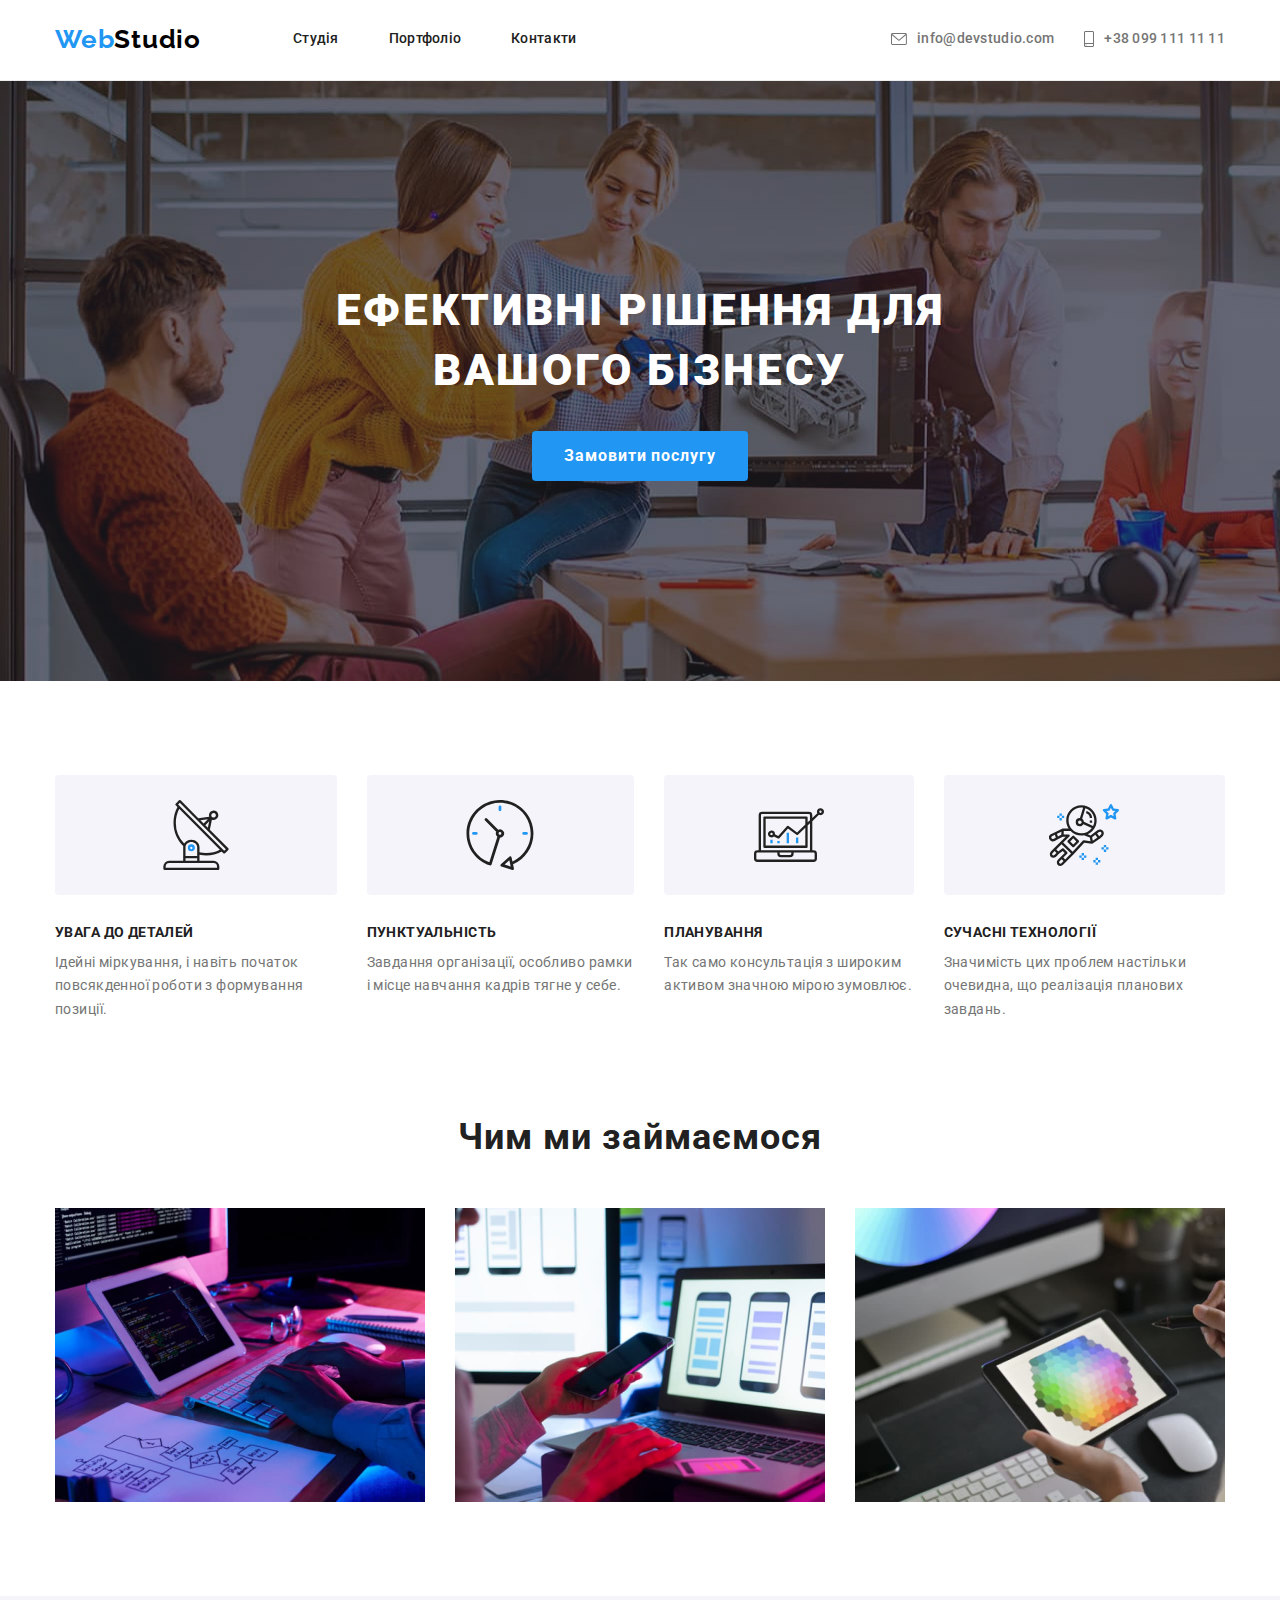
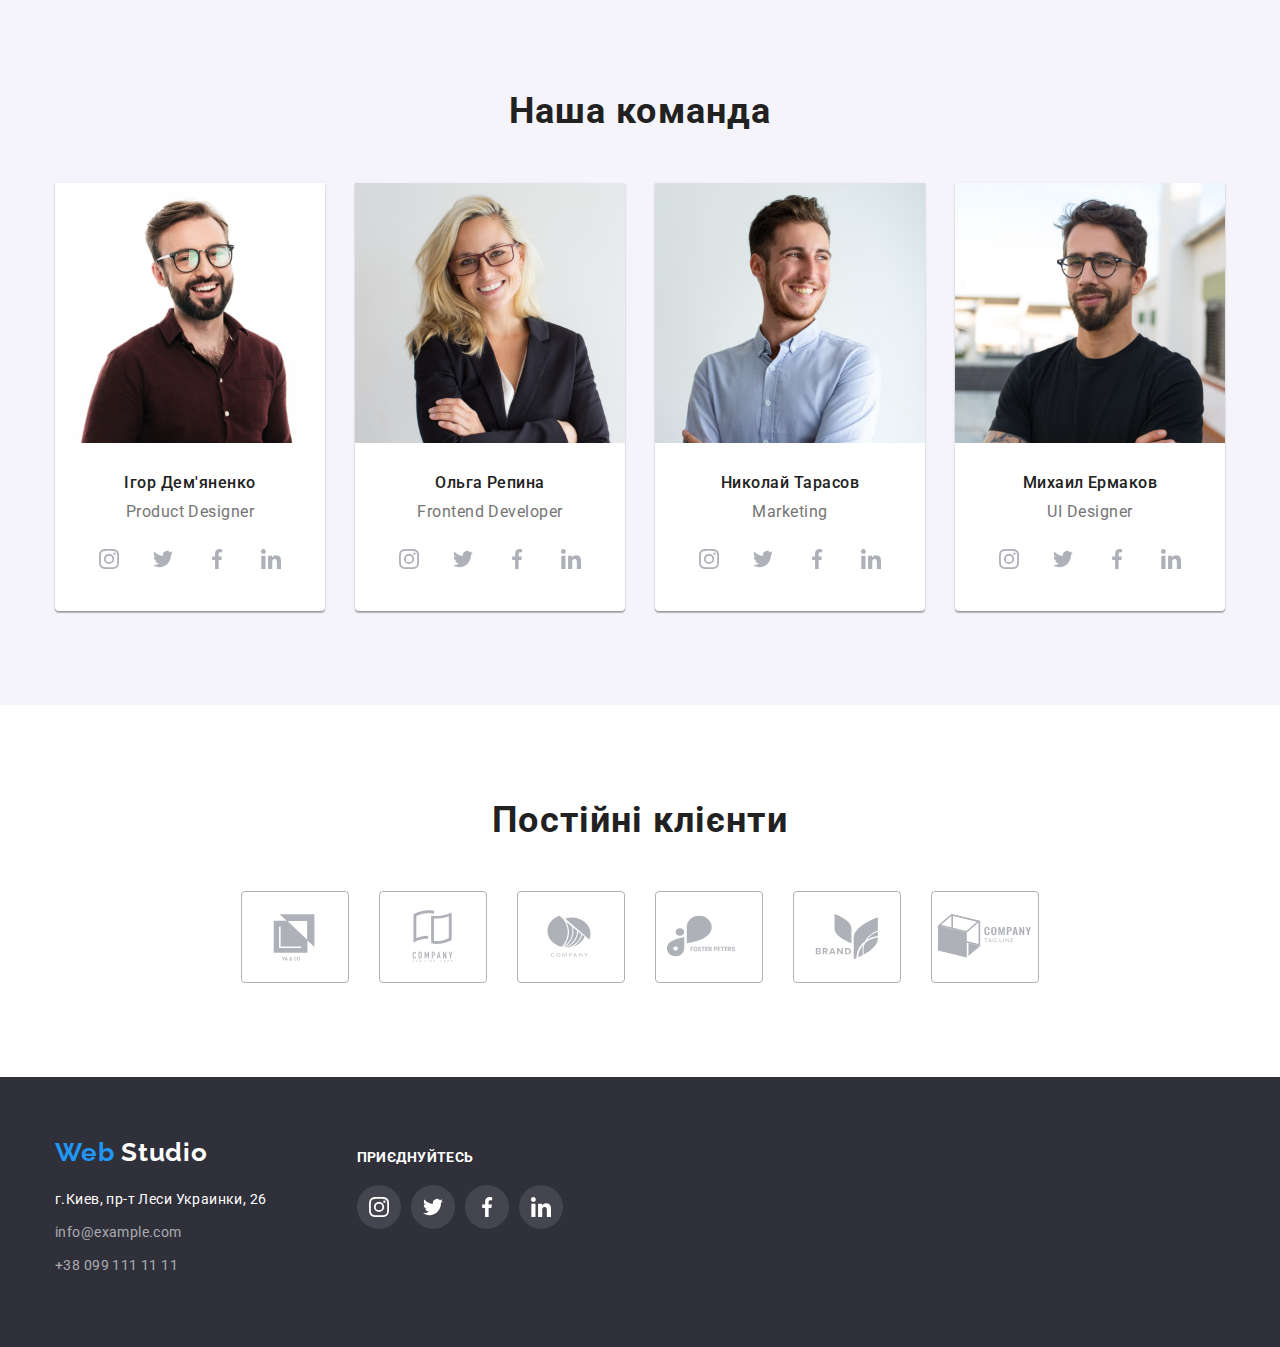
==== commit 87bd32a7: "HW5 v1" ====
--- a/index.html
+++ b/index.html
@@ -1,398 +1,398 @@
 <!DOCTYPE html>
 <html lang="ru">
+	<head>
+		<meta charset="UTF-8" />
+		<meta http-equiv="X-UA-Compatible" content="IE=edge" />
+		<meta name="viewport" content="width=device-width, initial-scale=1.0" />
+		<link rel="preconnect" href="https://fonts.googleapis.com" />
+		<link rel="preconnect" href="https://fonts.gstatic.com" crossorigin />
+		<link
+			href="https://fonts.googleapis.com/css2?family=Raleway:wght@700&family=Roboto:wght@400;500;700;900&display=swap"
+			rel="stylesheet"
+		/>
+		<link
+			rel="stylesheet"
+			href="https://cdnjs.cloudflare.com/ajax/libs/modern-normalize/1.1.0/modern-normalize.css"
+			integrity="sha512-Y0MM+V6ymRKN2zStTqzQ227DWhhp4Mzdo6gnlRnuaNCbc+YN/ZH0sBCLTM4M0oSy9c9VKiCvd4Jk44aCLrNS5Q=="
+			crossorigin="anonymous"
+			referrerpolicy="no-referrer"
+		/>
+		<link rel="stylesheet" href="./css/styles.css" />
+		<title>WebStudio</title>
+	</head>
 
-<head>
-  <meta charset="UTF-8" />
-  <meta http-equiv="X-UA-Compatible" content="IE=edge" />
-  <meta name="viewport" content="width=device-width, initial-scale=1.0" />
-  <link rel="preconnect" href="https://fonts.googleapis.com" />
-  <link rel="preconnect" href="https://fonts.gstatic.com" crossorigin />
-  <link href="https://fonts.googleapis.com/css2?family=Raleway:wght@700&family=Roboto:wght@400;500;700;900&display=swap"
-    rel="stylesheet" />
-  <link rel="stylesheet" href="https://cdnjs.cloudflare.com/ajax/libs/modern-normalize/1.1.0/modern-normalize.css"
-    integrity="sha512-Y0MM+V6ymRKN2zStTqzQ227DWhhp4Mzdo6gnlRnuaNCbc+YN/ZH0sBCLTM4M0oSy9c9VKiCvd4Jk44aCLrNS5Q=="
-    crossorigin="anonymous" referrerpolicy="no-referrer" />
-  <link rel="stylesheet" href="./css/styles.css" />
-  <title>WebStudio</title>
-</head>
-
-<body>
-  <!-- Header -->
-  <header class="header">
-    <div class="header-container container">
-      <a href="./index.html" class="header-logo link"><span>Web</span>Studio</a>
-      <!-- Navigation -->
-      <nav class="header-nav">
-        <ul class="nav list">
-          <li class="nav-item current"><a href="./index.html" class="nav-link link">Студія</a></li>
-          <li class="nav-item"><a href="./portfolio.html" class="nav-link link">Портфоліо</a></li>
-          <li class="nav-item"><a href="./contacts.html" class="nav-link link">Контакти</a></li>
-        </ul>
-      </nav>
-      <ul class="header-contact list">
-        <li>
-          <a href="mailto:info@devstudio.com" class="header-email link">
-            <svg class="header-contact-icon" width="16" height="12">
-              <use href="./images/sprites/icons.svg#icon-envelope"></use>
-            </svg>info@devstudio.com</a>
-        </li>
-        <li><a href="tel:+380991111111" class="header-tel link">
-            <svg class="header-contact-icon" width="10" height="16">
-              <use href="./images/sprites/icons.svg#icon-smartphone"></use>
-            </svg>+38 099 111 11 11</a></li>
-      </ul>
-    </div>
-  </header>
-  <!-- Main -->
-  <main class="index-main">
-    <section class="index-main-section">
-      <div class="container">
-        <h1 class="main-title">ефективні рішення для вашого бізнесу</h1>
-        <button type="button" class="order-button" data-modal-open>Замовити послугу</button>
-      </div>
-    </section>
-    <!-- Company features -->
-    <section class="features section">
-      <div class="features-container container">
-        <ul class="features-list list">
-          <li class="feature-item">
-            <div class="feature-img-container">
-              <svg class="feature-icon" width="70" height="70">
-                <use href="./images/sprites/icons.svg#icon-antenna"></use>
-              </svg>
-            </div>
-            <h3 class="feature-name">увага до деталей</h3>
-            <p class="feature-text">Ідейні міркування, і навіть початок повсякденної роботи з формування позиції.</p>
-          </li>
-          <li class="feature-item">
-            <div class="feature-img-container">
-              <svg class="feature-icon" width="70" height="70">
-                <use href="./images/sprites/icons.svg#icon-clock"></use>
-              </svg>
-            </div>
-            <h3 class="feature-name">пунктуальність</h3>
-            <p class="feature-text">Завдання організації, особливо рамки і місце навчання кадрів тягне у себе.</p>
-          </li>
-          <li class="feature-item">
-            <div class="feature-img-container">
-              <svg class="feature-icon" width="70" height="70">
-                <use href="./images/sprites/icons.svg#icon-diagram"></use>
-              </svg>
-            </div>
-            <h3 class="feature-name">планування</h3>
-            <p class="feature-text">Так само консультація з широким активом значною мірою зумовлює.</p>
-          </li>
-          <li class="feature-item">
-            <div class="feature-img-container">
-              <svg class="feature-icon" width="70" height="70">
-                <use href="./images/sprites/icons.svg#icon-astronaut"></use>
-              </svg>
-            </div>
-            <h3 class="feature-name">сучасні технології</h3>
-            <p class="feature-text">Значимість цих проблем настільки очевидна, що реалізація планових завдань.</p>
-          </li>
-        </ul>
-      </div>
-    </section>
-    <!-- What we do? -->
-    <section class="work-section section">
-      <div class="work-container container">
-        <h2 class="work-title">Чим ми займаємося</h2>
-        <ul class="work-list list">
-          <li class="work-item"><img src="images/image1.jpg" alt="Десктопні додатки" />
-            <!-- <div class="work-name-container"> -->
-            <h3 class="work-name">десктопні додатки</h3>
-            <!-- </div> -->
-          </li>
-          <li class="work-item"><img src="images/image2.jpg" alt="Мобільні додатки" />
-            <div class="work-name-container">
-              <h3 class="work-name">мобільні додатки</h3>
-            </div>
-          </li>
-          <li class="work-item"><img src="images/image3.jpg" alt="Дизайнерські рішення" />
-            <div class="work-name-container">
-              <h3 class="work-name">дизайнерські рішення</h3>
-            </div>
-          </li>
-        </ul>
-      </div>
-    </section>
-    <!-- Our team -->
-    <section class="staff-section section">
-      <div class="staff-container container">
-        <h2 class="staff-title">Наша команда</h2>
-        <ul class="staff-list list">
-          <li class="staff-item">
-            <img src="images/staff/product_designer.jpg" alt="Ігор Дем'яненко" />
-            <div class="staff-description">
-              <h3 class="staff-name">Ігор Дем'яненко</h3>
-              <p class="staff-position">Product Designer</p>
-            </div>
-            <div class="staff-soc-container">
-              <ul class="staff-soc-list list">
-                <li class="staff-soc-item">
-                  <a href="" class="staff-soc-link link">
-                    <svg class="staff-soc-icon" width="20" height="20">
-                      <use href="./images/sprites/icons.svg#icon-instagram"></use>
-                    </svg>
-                  </a>
-                </li>
-                <li class="staff-soc-item">
-                  <a href="" class="staff-soc-link link">
-                    <svg class="staff-soc-icon" width="20" height="20">
-                      <use href="./images/sprites/icons.svg#icon-twitter"></use>
-                    </svg>
-                  </a>
-                </li>
-                <li class="staff-soc-item">
-                  <a href="" class="staff-soc-link link">
-                    <svg class="staff-soc-icon" width="20" height="20">
-                      <use href="./images/sprites/icons.svg#icon-facebook"></use>
-                    </svg>
-                  </a>
-                </li>
-                <li class="staff-soc-item">
-                  <a href="" class="staff-soc-link link">
-                    <svg class="staff-soc-icon" width="20" height="20">
-                      <use href="./images/sprites/icons.svg#icon-linkedin"></use>
-                    </svg>
-                  </a>
-                </li>
-              </ul>
-            </div>
-          </li>
-          <li class="staff-item">
-            <img src="images/staff/frontend.jpg" alt="Ольга Рєпіна" />
-            <div class="staff-description">
-              <h3 class="staff-name">Ольга Репина</h3>
-              <p class="staff-position">Frontend Developer</p>
-            </div>
-            <div class="staff-soc-container">
-              <ul class="staff-soc-list list">
-                <li class="staff-soc-item">
-                  <a href="" class="staff-soc-link link">
-                    <svg class="staff-soc-icon" width="20" height="20">
-                      <use href="./images/sprites/icons.svg#icon-instagram"></use>
-                    </svg>
-                  </a>
-                </li>
-                <li class="staff-soc-item">
-                  <a href="" class="staff-soc-link link">
-                    <svg class="staff-soc-icon" width="20" height="20">
-                      <use href="./images/sprites/icons.svg#icon-twitter"></use>
-                    </svg>
-                  </a>
-                </li>
-                <li class="staff-soc-item">
-                  <a href="" class="staff-soc-link link">
-                    <svg class="staff-soc-icon" width="20" height="20">
-                      <use href="./images/sprites/icons.svg#icon-facebook"></use>
-                    </svg>
-                  </a>
-                </li>
-                <li class="staff-soc-item">
-                  <a href="" class="staff-soc-link link">
-                    <svg class="staff-soc-icon" width="20" height="20">
-                      <use href="./images/sprites/icons.svg#icon-linkedin"></use>
-                    </svg>
-                  </a>
-                </li>
-              </ul>
-            </div>
-          </li>
-          <li class="staff-item">
-            <img src="images/staff/marketing.jpg" alt="Микола Тарасов" />
-            <div class="staff-description">
-              <h3 class="staff-name">Николай Тарасов</h3>
-              <p class="staff-position">Marketing</p>
-            </div>
-            <div class="staff-soc-container">
-              <ul class="staff-soc-list list">
-                <li class="staff-soc-item">
-                  <a href="" class="staff-soc-link link">
-                    <svg class="staff-soc-icon" width="20" height="20">
-                      <use href="./images/sprites/icons.svg#icon-instagram"></use>
-                    </svg>
-                  </a>
-                </li>
-                <li class="staff-soc-item">
-                  <a href="" class="staff-soc-link link">
-                    <svg class="staff-soc-icon" width="20" height="20">
-                      <use href="./images/sprites/icons.svg#icon-twitter"></use>
-                    </svg>
-                  </a>
-                </li>
-                <li class="staff-soc-item">
-                  <a href="" class="staff-soc-link link">
-                    <svg class="staff-soc-icon" width="20" height="20">
-                      <use href="./images/sprites/icons.svg#icon-facebook"></use>
-                    </svg>
-                  </a>
-                </li>
-                <li class="staff-soc-item">
-                  <a href="" class="staff-soc-link link">
-                    <svg class="staff-soc-icon" width="20" height="20">
-                      <use href="./images/sprites/icons.svg#icon-linkedin"></use>
-                    </svg>
-                  </a>
-                </li>
-              </ul>
-            </div>
-          </li>
-          <li class="staff-item">
-            <img src="images/staff/UIdesigner.jpg" alt="Михайло Єрмаков" />
-            <div class="staff-description">
-              <h3 class="staff-name">Михаил Ермаков</h3>
-              <p class="staff-position">UI Designer</p>
-            </div>
-            <div class="staff-soc-container">
-              <ul class="staff-soc-list list">
-                <li class="staff-soc-item">
-                  <a href="" class="staff-soc-link link">
-                    <svg class="staff-soc-icon" width="20" height="20">
-                      <use href="./images/sprites/icons.svg#icon-instagram"></use>
-                    </svg>
-                  </a>
-                </li>
-                <li class="staff-soc-item">
-                  <a href="" class="staff-soc-link link">
-                    <svg class="staff-soc-icon" width="20" height="20">
-                      <use href="./images/sprites/icons.svg#icon-twitter"></use>
-                    </svg>
-                  </a>
-                </li>
-                <li class="staff-soc-item">
-                  <a href="" class="staff-soc-link link">
-                    <svg class="staff-soc-icon" width="20" height="20">
-                      <use href="./images/sprites/icons.svg#icon-facebook"></use>
-                    </svg>
-                  </a>
-                </li>
-                <li class="staff-soc-item">
-                  <a href="" class="staff-soc-link link">
-                    <svg class="staff-soc-icon" width="20" height="20">
-                      <use href="./images/sprites/icons.svg#icon-linkedin"></use>
-                    </svg>
-                  </a>
-                </li>
-              </ul>
-            </div>
-          </li>
-        </ul>
-      </div>
-    </section>
-    <!-- Our clients -->
-    <sec class="clients-section section">
-      <div class="clients-container container">
-        <h2 class="clients-title">Постійні клієнти</h2>
-        <ul class="clients-list list">
-          <li class="clients-item">
-            <a href="" class="clients-link link">
-              <svg class="clients-icon" width="106" height="60">
-                <use href="./images/sprites/icons.svg#icon-logo_client1"></use>
-              </svg></a>
-          </li>
-          <li class="clients-item">
-            <a href="" class="clients-link link">
-              <svg class="clients-icon" width="106" height="60">
-                <use href="./images/sprites/icons.svg#icon-logo_client2"></use>
-              </svg></a>
-          </li>
-          <li class="clients-item">
-            <a href="" class="clients-link link">
-              <svg class="clients-icon" width="106" height="60">
-                <use href="./images/sprites/icons.svg#icon-logo_client3"></use>
-              </svg></a>
-          </li>
-          <li class="clients-item">
-            <a href="" class="clients-link link">
-              <svg class="clients-icon" width="106" height="60">
-                <use href="./images/sprites/icons.svg#icon-logo_client4"></use>
-              </svg></a>
-          </li>
-          <li class="clients-item">
-            <a href="" class="clients-link link">
-              <svg class="clients-icon" width="106" height="60">
-                <use href="./images/sprites/icons.svg#icon-logo_client5"></use>
-              </svg></a>
-          </li>
-          <li class="clients-item">
-            <a href="" class="clients-link link">
-              <svg class="clients-icon" width="106" height="60">
-                <use href="./images/sprites/icons.svg#icon-logo_client6"></use>
-              </svg></a>
-          </li>
-        </ul>
-      </div>
-    </sec>
-  </main>
-  <!-- Footer -->
-  <footer class="footer">
-    <div class="footer-container container">
-      <div class="footer-address-container">
-        <a href="./index.html" class="footer-logo link">
-          <span>Web</span>
-          Studio
-        </a>
-        <address class="address">
-          <ul class="footer-contact-list list">
-            <li class="footer-contact-item">
-              <a href="https://www.google.com/maps/place/%D0%B1%D1%83%D0%BB.+%D0%9B%D0%B5%D1%81%D0%B8+%D0%A3%D0%BA%D1%80%D0%B0%D0%B8%D0%BD%D0%BA%D0%B8,+26,+%D0%9A%D0%B8%D0%B5%D0%B2,+02000/@50.4265807,30.5361971,17z/data=!3m1!4b1!4m5!3m4!1s0x40d4cf0e033ecbe9:0x57a4dffefec77da0!8m2!3d50.4265807!4d30.5383858 "
-                class="contact-address link">
-                г.Киев, пр-т Леси Украинки, 26
-              </a>
-            </li>
-            <li class="footer-contact-item">
-              <a href="mailto:info@example.com" class="footer-email">info@example.com</a>
-            </li>
-            <li class="footer-contact-item"><a href="tel:+380991111111" class="footer-tel">+38 099 111 11 11</a></li>
-          </ul>
-        </address>
-      </div>
-      <div class="footer-soc-container">
-        <h3 class="footer-social-name">Приєднуйтесь</h3>
-        <ul class="footer-soc-list list">
-          <li class="footer-soc-item">
-            <a href="" class="footer-soc-link link">
-              <svg class="footer-soc-icon" width="20" height="20">
-                <use href="./images/sprites/icons.svg#icon-instagram"></use>
-              </svg>
-            </a>
-          </li>
-          <li class="footer-soc-item">
-            <a href="" class="footer-soc-link link">
-              <svg class="footer-soc-icon" width="20" height="20">
-                <use href="./images/sprites/icons.svg#icon-twitter"></use>
-              </svg>
-            </a>
-          </li>
-          <li class="footer-soc-item">
-            <a href="" class="footer-soc-link link">
-              <svg class="footer-soc-icon" width="20" height="20">
-                <use href="./images/sprites/icons.svg#icon-facebook"></use>
-              </svg>
-            </a>
-          </li>
-          <li class="footer-soc-item">
-            <a href="" class="footer-soc-link link">
-              <svg class="footer-soc-icon" width="20" height="20">
-                <use href="./images/sprites/icons.svg#icon-linkedin"></use>
-              </svg>
-            </a>
-          </li>
-        </ul>
-      </div>
-    </div>
-  </footer>
-  <!-- Modal -->
-  <div class="backdrop is-hidden" data-modal>
-    <div class="modal">
-      <button type="button" class="closeBtn" data-modal-close> <svg class="closeBtn-icon" width="18" height="18">
-          <use href="./images/sprites/icons.svg#icon-close-black-18dp"></use>
-        </svg></button>
-    </div>
-  </div>
-  <script src="./js/modal.js"></script>
-</body>
-
-</html>+	<body>
+		<!-- Header -->
+		<header class="header">
+			<div class="header-container container">
+				<a href="./index.html" class="header-logo link">
+					<span>Web</span>
+					Studio
+				</a>
+				<!-- Navigation -->
+				<nav class="header-nav">
+					<ul class="nav list">
+						<li><a href="./index.html" class="nav-link link current">Студія</a></li>
+						<li><a href="./portfolio.html" class="nav-link link">Портфоліо</a></li>
+						<li><a href="./contacts.html" class="nav-link link">Контакти</a></li>
+					</ul>
+				</nav>
+				<ul class="header-contact list">
+					<li>
+						<a href="mailto:info@devstudio.com" class="header-email link">
+							<svg class="header-contact-icon" width="16" height="12">
+								<use href="./images/sprites/icons.svg#icon-envelope"></use>
+							</svg>
+							info@devstudio.com
+						</a>
+					</li>
+					<li>
+						<a href="tel:+380991111111" class="header-tel link">
+							<svg class="header-contact-icon" width="10" height="16">
+								<use href="./images/sprites/icons.svg#icon-smartphone"></use>
+							</svg>
+							+38 099 111 11 11
+						</a>
+					</li>
+				</ul>
+			</div>
+		</header>
+		<!-- Main -->
+		<main class="index-main">
+			<section class="index-main-section">
+				<div class="container">
+					<h1 class="main-title">ефективні рішення для вашого бізнесу</h1>
+					<button type="button" class="order-button">Замовити послугу</button>
+				</div>
+			</section>
+			<!-- Company features -->
+			<section class="features section">
+				<div class="features-container container">
+					<ul class="features-list list">
+						<li class="feature-item">
+							<div class="feature-img-container">
+								<svg class="feature-icon" width="70" height="70">
+									<use href="./images/sprites/icons.svg#icon-antenna"></use>
+								</svg>
+							</div>
+							<h3 class="feature-name">увага до деталей</h3>
+							<p class="feature-text">Ідейні міркування, і навіть початок повсякденної роботи з формування позиції.</p>
+						</li>
+						<li class="feature-item">
+							<div class="feature-img-container">
+								<svg class="feature-icon" width="70" height="70">
+									<use href="./images/sprites/icons.svg#icon-clock"></use>
+								</svg>
+							</div>
+							<h3 class="feature-name">пунктуальність</h3>
+							<p class="feature-text">Завдання організації, особливо рамки і місце навчання кадрів тягне у себе.</p>
+						</li>
+						<li class="feature-item">
+							<div class="feature-img-container">
+								<svg class="feature-icon" width="70" height="70">
+									<use href="./images/sprites/icons.svg#icon-diagram"></use>
+								</svg>
+							</div>
+							<h3 class="feature-name">планування</h3>
+							<p class="feature-text">Так само консультація з широким активом значною мірою зумовлює.</p>
+						</li>
+						<li class="feature-item">
+							<div class="feature-img-container">
+								<svg class="feature-icon" width="70" height="70">
+									<use href="./images/sprites/icons.svg#icon-astronaut"></use>
+								</svg>
+							</div>
+							<h3 class="feature-name">сучасні технології</h3>
+							<p class="feature-text">Значимість цих проблем настільки очевидна, що реалізація планових завдань.</p>
+						</li>
+					</ul>
+				</div>
+			</section>
+			<!-- What we do? -->
+			<section class="work-section section">
+				<div class="work-container container">
+					<h2 class="work-title">Чим ми займаємося</h2>
+					<ul class="work-list list">
+						<li class="work-item"><img src="images/image1.jpg" alt="image1" /></li>
+						<li class="work-item"><img src="images/image2.jpg" alt="image2" /></li>
+						<li class="work-item"><img src="images/image3.jpg" alt="image3" /></li>
+					</ul>
+				</div>
+			</section>
+			<!-- Our team -->
+			<section class="staff-section section">
+				<div class="staff-container container">
+					<h2 class="staff-title">Наша команда</h2>
+					<ul class="staff-list list">
+						<li class="staff-item">
+							<img src="images/staff/product_designer.jpg" alt="Ігор Дем'яненко" />
+							<div class="staff-description">
+								<h3 class="staff-name">Ігор Дем'яненко</h3>
+								<p class="staff-position">Product Designer</p>
+							</div>
+							<div class="staff-soc-container">
+								<ul class="staff-soc-list list">
+									<li class="staff-soc-item">
+										<a href="" class="staff-soc-link link">
+											<svg class="staff-soc-icon" width="20" height="20">
+												<use href="./images/sprites/icons.svg#icon-instagram"></use>
+											</svg>
+										</a>
+									</li>
+									<li class="staff-soc-item">
+										<a href="" class="staff-soc-link link">
+											<svg class="staff-soc-icon" width="20" height="20">
+												<use href="./images/sprites/icons.svg#icon-twitter"></use>
+											</svg>
+										</a>
+									</li>
+									<li class="staff-soc-item">
+										<a href="" class="staff-soc-link link">
+											<svg class="staff-soc-icon" width="20" height="20">
+												<use href="./images/sprites/icons.svg#icon-facebook"></use>
+											</svg>
+										</a>
+									</li>
+									<li class="staff-soc-item">
+										<a href="" class="staff-soc-link link">
+											<svg class="staff-soc-icon" width="20" height="20">
+												<use href="./images/sprites/icons.svg#icon-linkedin"></use>
+											</svg>
+										</a>
+									</li>
+								</ul>
+							</div>
+						</li>
+						<li class="staff-item">
+							<img src="images/staff/frontend.jpg" alt="Ольга Рєпіна" />
+							<div class="staff-description">
+								<h3 class="staff-name">Ольга Репина</h3>
+								<p class="staff-position">Frontend Developer</p>
+							</div>
+							<div class="staff-soc-container">
+								<ul class="staff-soc-list list">
+									<li class="staff-soc-item">
+										<a href="" class="staff-soc-link link">
+											<svg class="staff-soc-icon" width="20" height="20">
+												<use href="./images/sprites/icons.svg#icon-instagram"></use>
+											</svg>
+										</a>
+									</li>
+									<li class="staff-soc-item">
+										<a href="" class="staff-soc-link link">
+											<svg class="staff-soc-icon" width="20" height="20">
+												<use href="./images/sprites/icons.svg#icon-twitter"></use>
+											</svg>
+										</a>
+									</li>
+									<li class="staff-soc-item">
+										<a href="" class="staff-soc-link link">
+											<svg class="staff-soc-icon" width="20" height="20">
+												<use href="./images/sprites/icons.svg#icon-facebook"></use>
+											</svg>
+										</a>
+									</li>
+									<li class="staff-soc-item">
+										<a href="" class="staff-soc-link link">
+											<svg class="staff-soc-icon" width="20" height="20">
+												<use href="./images/sprites/icons.svg#icon-linkedin"></use>
+											</svg>
+										</a>
+									</li>
+								</ul>
+							</div>
+						</li>
+						<li class="staff-item">
+							<img src="images/staff/marketing.jpg" alt="Микола Тарасов" />
+							<div class="staff-description">
+								<h3 class="staff-name">Николай Тарасов</h3>
+								<p class="staff-position">Marketing</p>
+							</div>
+							<div class="staff-soc-container">
+								<ul class="staff-soc-list list">
+									<li class="staff-soc-item">
+										<a href="" class="staff-soc-link link">
+											<svg class="staff-soc-icon" width="20" height="20">
+												<use href="./images/sprites/icons.svg#icon-instagram"></use>
+											</svg>
+										</a>
+									</li>
+									<li class="staff-soc-item">
+										<a href="" class="staff-soc-link link">
+											<svg class="staff-soc-icon" width="20" height="20">
+												<use href="./images/sprites/icons.svg#icon-twitter"></use>
+											</svg>
+										</a>
+									</li>
+									<li class="staff-soc-item">
+										<a href="" class="staff-soc-link link">
+											<svg class="staff-soc-icon" width="20" height="20">
+												<use href="./images/sprites/icons.svg#icon-facebook"></use>
+											</svg>
+										</a>
+									</li>
+									<li class="staff-soc-item">
+										<a href="" class="staff-soc-link link">
+											<svg class="staff-soc-icon" width="20" height="20">
+												<use href="./images/sprites/icons.svg#icon-linkedin"></use>
+											</svg>
+										</a>
+									</li>
+								</ul>
+							</div>
+						</li>
+						<li class="staff-item">
+							<img src="images/staff/UIdesigner.jpg" alt="Михайло Єрмаков" />
+							<div class="staff-description">
+								<h3 class="staff-name">Михаил Ермаков</h3>
+								<p class="staff-position">UI Designer</p>
+							</div>
+							<div class="staff-soc-container">
+								<ul class="staff-soc-list list">
+									<li class="staff-soc-item">
+										<a href="" class="staff-soc-link link">
+											<svg class="staff-soc-icon" width="20" height="20">
+												<use href="./images/sprites/icons.svg#icon-instagram"></use>
+											</svg>
+										</a>
+									</li>
+									<li class="staff-soc-item">
+										<a href="" class="staff-soc-link link">
+											<svg class="staff-soc-icon" width="20" height="20">
+												<use href="./images/sprites/icons.svg#icon-twitter"></use>
+											</svg>
+										</a>
+									</li>
+									<li class="staff-soc-item">
+										<a href="" class="staff-soc-link link">
+											<svg class="staff-soc-icon" width="20" height="20">
+												<use href="./images/sprites/icons.svg#icon-facebook"></use>
+											</svg>
+										</a>
+									</li>
+									<li class="staff-soc-item">
+										<a href="" class="staff-soc-link link">
+											<svg class="staff-soc-icon" width="20" height="20">
+												<use href="./images/sprites/icons.svg#icon-linkedin"></use>
+											</svg>
+										</a>
+									</li>
+								</ul>
+							</div>
+						</li>
+					</ul>
+				</div>
+			</section>
+			<!-- Our clients -->
+			<sec class="clients-section section">
+				<div class="clients-container container">
+					<h2 class="clients-title">Постійні клієнти</h2>
+					<ul class="clients-list list">
+						<li class="clients-item">
+							<a href="" class="clients-link link">
+								<svg class="clients-icon" width="106" height="60">
+									<use href="./images/sprites/icons.svg#icon-logo_client1"></use>
+								</svg>
+							</a>
+						</li>
+						<li class="clients-item">
+							<a href="" class="clients-link link">
+								<svg class="clients-icon" width="106" height="60">
+									<use href="./images/sprites/icons.svg#icon-logo_client2"></use>
+								</svg>
+							</a>
+						</li>
+						<li class="clients-item">
+							<a href="" class="clients-link link">
+								<svg class="clients-icon" width="106" height="60">
+									<use href="./images/sprites/icons.svg#icon-logo_client3"></use>
+								</svg>
+							</a>
+						</li>
+						<li class="clients-item">
+							<a href="" class="clients-link link">
+								<svg class="clients-icon" width="106" height="60">
+									<use href="./images/sprites/icons.svg#icon-logo_client4"></use>
+								</svg>
+							</a>
+						</li>
+						<li class="clients-item">
+							<a href="" class="clients-link link">
+								<svg class="clients-icon" width="106" height="60">
+									<use href="./images/sprites/icons.svg#icon-logo_client5"></use>
+								</svg>
+							</a>
+						</li>
+						<li class="clients-item">
+							<a href="" class="clients-link link">
+								<svg class="clients-icon" width="106" height="60">
+									<use href="./images/sprites/icons.svg#icon-logo_client6"></use>
+								</svg>
+							</a>
+						</li>
+					</ul>
+				</div>
+			</sec>
+		</main>
+		<!-- Footer -->
+		<footer class="footer">
+			<div class="footer-container container">
+				<div class="footer-address-container">
+					<a href="./index.html" class="footer-logo link">
+						<span>Web</span>
+						Studio
+					</a>
+					<address class="address">
+						<ul class="footer-contact-list list">
+							<li class="footer-contact-item">
+								<a
+									href="https://www.google.com/maps/place/%D0%B1%D1%83%D0%BB.+%D0%9B%D0%B5%D1%81%D0%B8+%D0%A3%D0%BA%D1%80%D0%B0%D0%B8%D0%BD%D0%BA%D0%B8,+26,+%D0%9A%D0%B8%D0%B5%D0%B2,+02000/@50.4265807,30.5361971,17z/data=!3m1!4b1!4m5!3m4!1s0x40d4cf0e033ecbe9:0x57a4dffefec77da0!8m2!3d50.4265807!4d30.5383858 "
+									class="contact-address link"
+								>
+									г.Киев, пр-т Леси Украинки, 26
+								</a>
+							</li>
+							<li class="footer-contact-item">
+								<a href="mailto:info@example.com" class="footer-email">info@example.com</a>
+							</li>
+							<li class="footer-contact-item"><a href="tel:+380991111111" class="footer-tel">+38 099 111 11 11</a></li>
+						</ul>
+					</address>
+				</div>
+				<div class="footer-soc-container">
+					<h3 class="footer-social-name">Приєднуйтесь</h3>
+					<ul class="footer-soc-list list">
+						<li class="footer-soc-item">
+							<a href="" class="footer-soc-link link">
+								<svg class="footer-soc-icon" width="20" height="20">
+									<use href="./images/sprites/icons.svg#icon-instagram"></use>
+								</svg>
+							</a>
+						</li>
+						<li class="footer-soc-item">
+							<a href="" class="footer-soc-link link">
+								<svg class="footer-soc-icon" width="20" height="20">
+									<use href="./images/sprites/icons.svg#icon-twitter"></use>
+								</svg>
+							</a>
+						</li>
+						<li class="footer-soc-item">
+							<a href="" class="footer-soc-link link">
+								<svg class="footer-soc-icon" width="20" height="20">
+									<use href="./images/sprites/icons.svg#icon-facebook"></use>
+								</svg>
+							</a>
+						</li>
+						<li class="footer-soc-item">
+							<a href="" class="footer-soc-link link">
+								<svg class="footer-soc-icon" width="20" height="20">
+									<use href="./images/sprites/icons.svg#icon-linkedin"></use>
+								</svg>
+							</a>
+						</li>
+					</ul>
+				</div>
+			</div>
+		</footer>
+	</body>
+</html>
